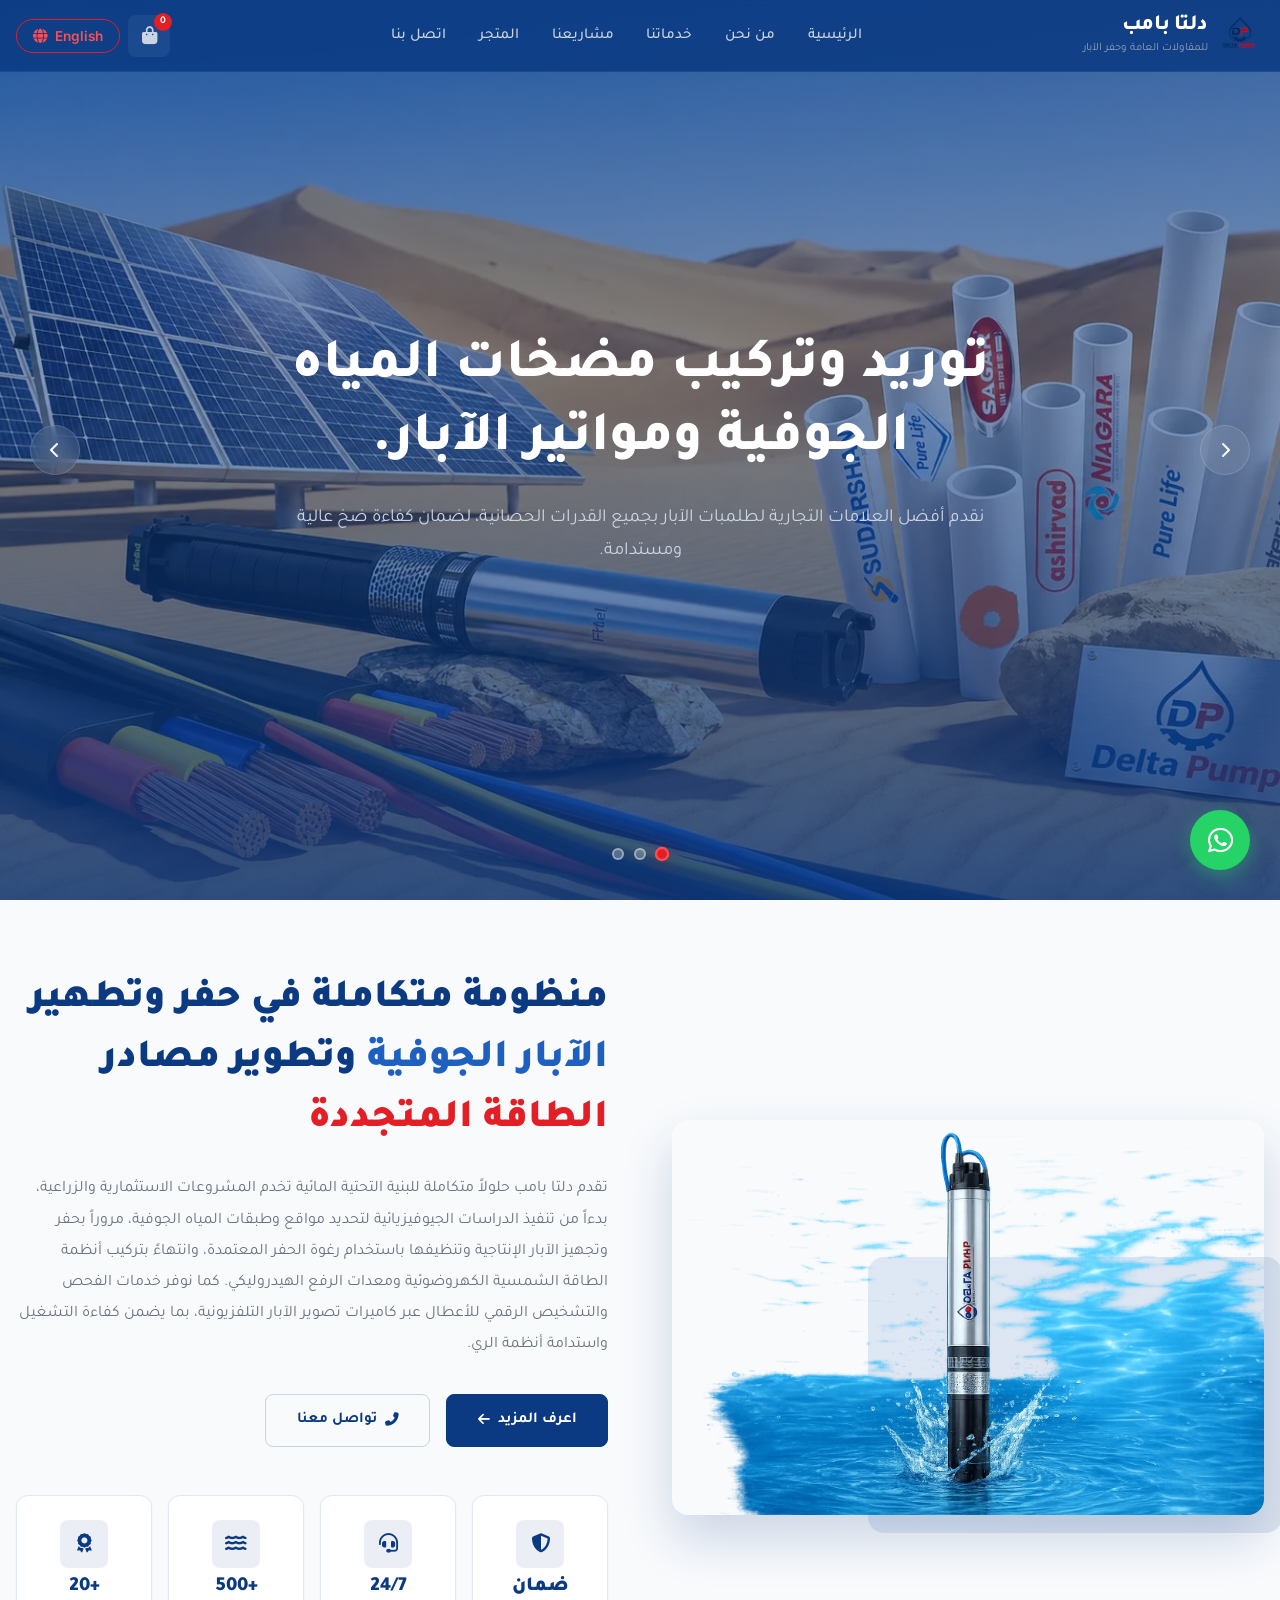
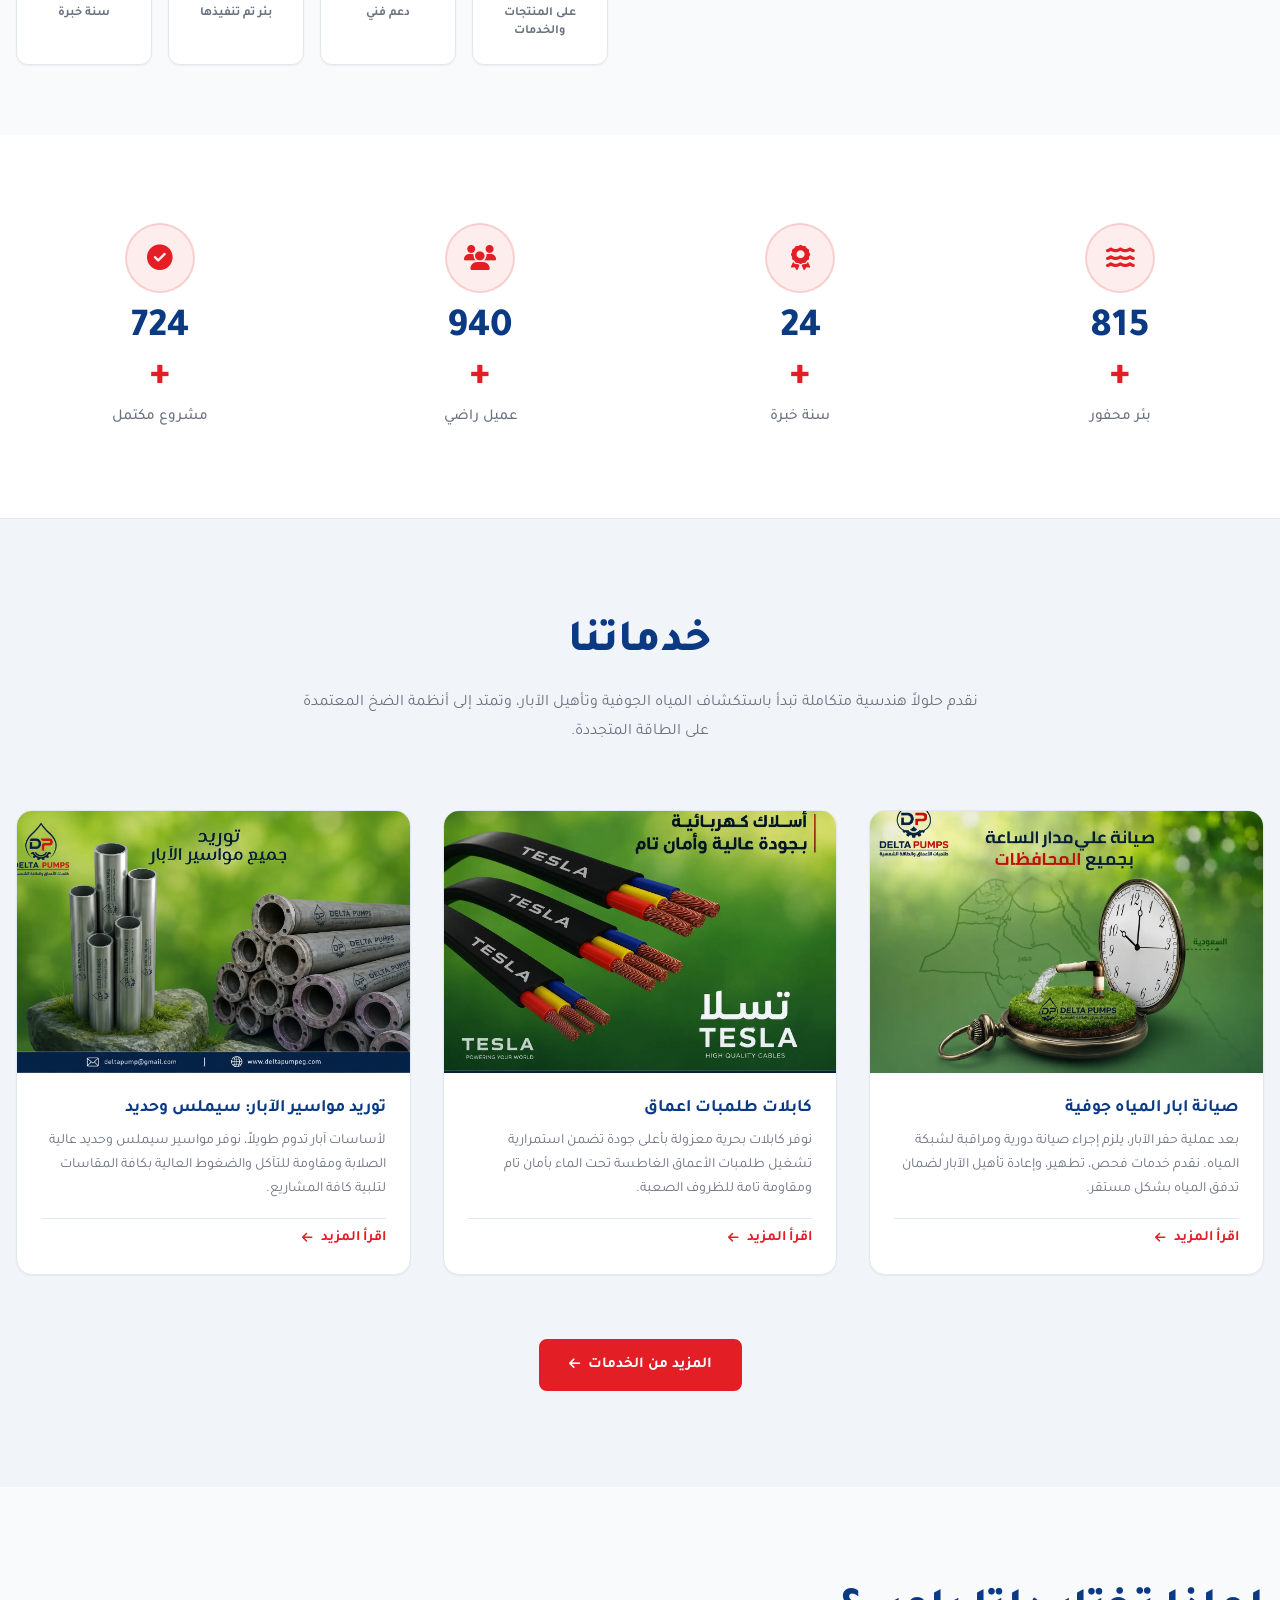
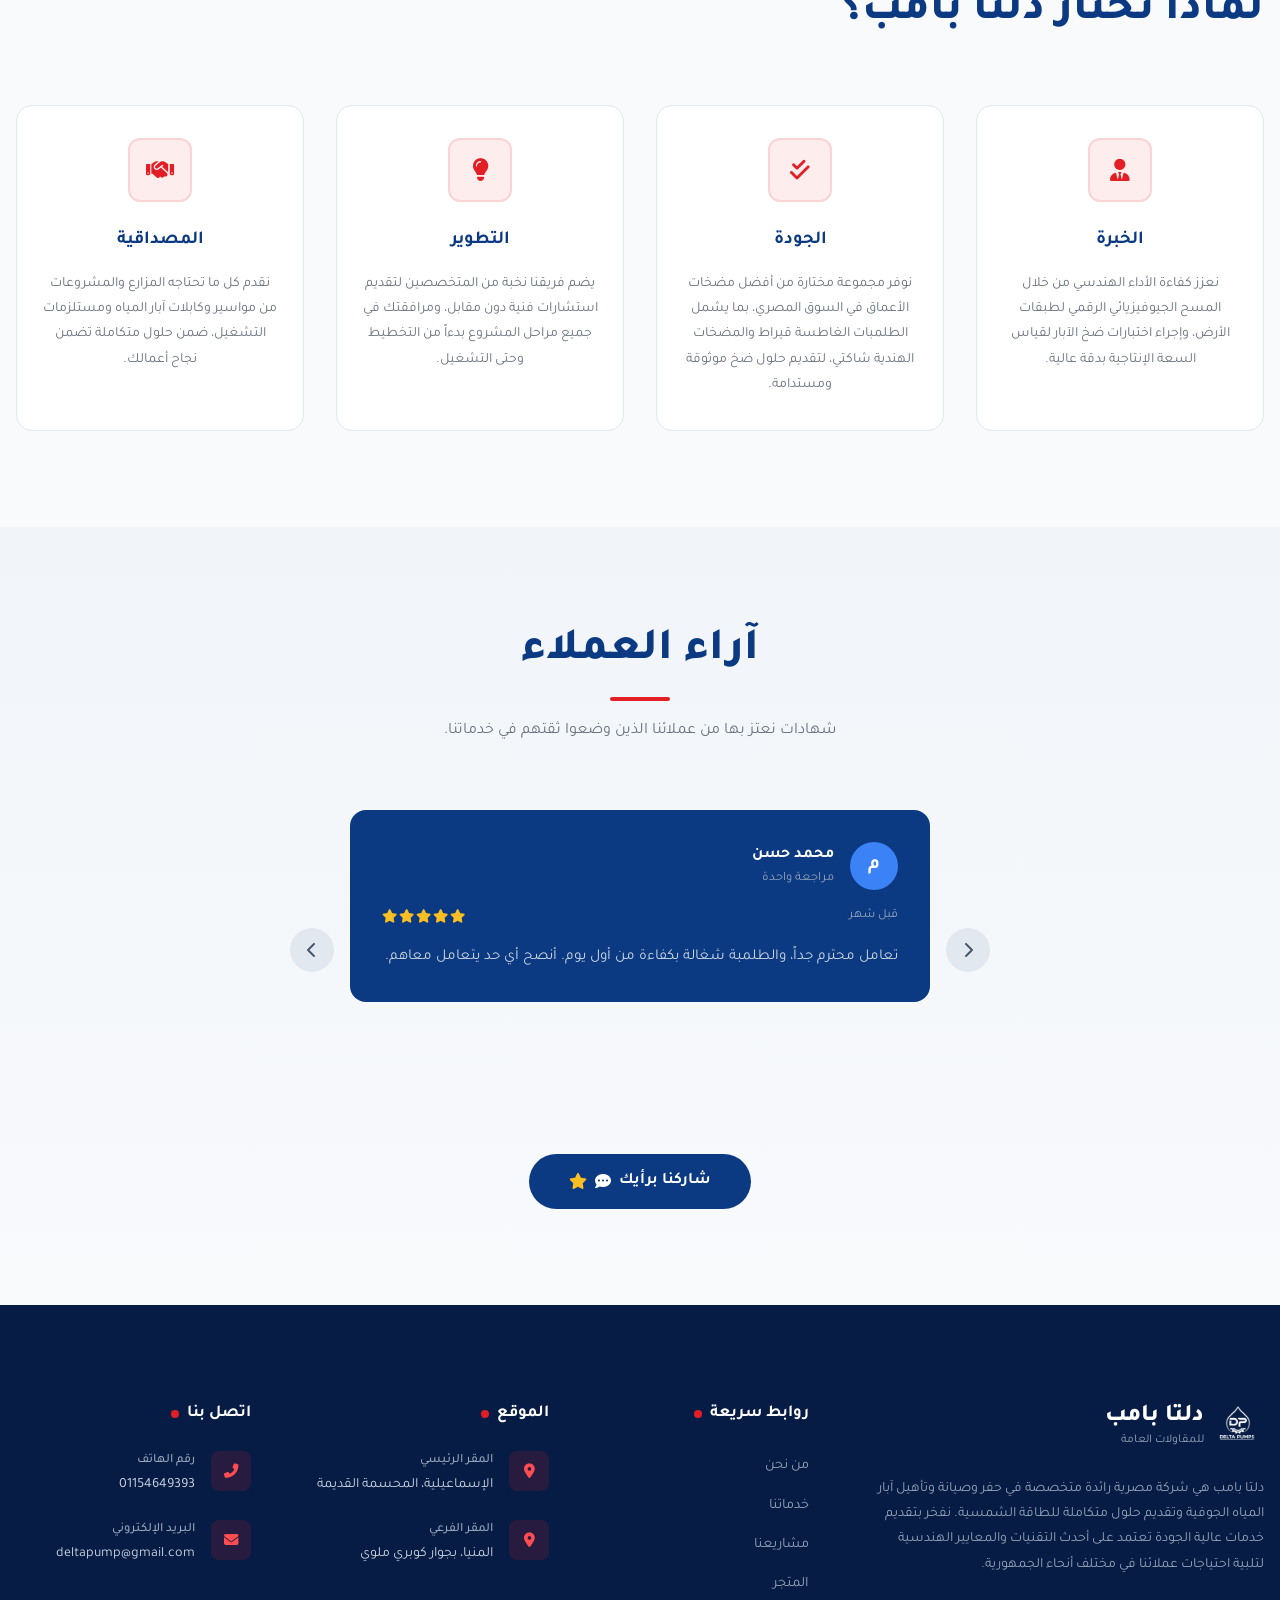
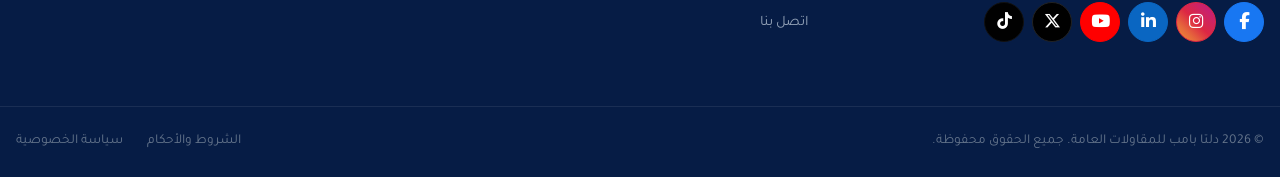
==== index.html @ aefd4d1a "Delta Pump static website — pure HTML/CSS/JS Bilingual (Arabic RTL / English LTR) company website fo" ====
<!DOCTYPE html>
<html lang="ar" dir="rtl">

<head>
    <meta charset="UTF-8">
    <meta name="viewport" content="width=device-width, initial-scale=1.0">
    <meta name="description"
        content="دلتا بامب للمقاولات العامة وحفر الآبار - توريد وتركيب الطلمبات الغاطسة ومواتير آبار المياه الجوفية">
    <title>Delta Pump | دلتا بامب للمقاولات العامة وحفر الآبار</title>

    <!-- Google Fonts - Tajawal for Arabic, Inter for English -->
    <link rel="preconnect" href="https://fonts.googleapis.com">
    <link rel="preconnect" href="https://fonts.gstatic.com" crossorigin>
    <link
        href="https://fonts.googleapis.com/css2?family=Tajawal:wght@300;400;500;700;800;900&family=Inter:wght@300;400;500;600;700;800&display=swap"
        rel="stylesheet">

    <!-- Font Awesome for icons -->
    <link rel="stylesheet" href="https://cdnjs.cloudflare.com/ajax/libs/font-awesome/6.5.1/css/all.min.css">

    <link rel="stylesheet" href="css/styles.css">
    <link rel="stylesheet" href="css/home-about.css">
</head>

<body>

    <!-- ============ HEADER / NAVIGATION ============ -->
    <header id="main-header" class="header">
        <div class="container">
            <nav class="navbar">
                <!-- Logo -->
                <a href="index.html" class="logo" id="logo">
                    <img src="assets/images/logo.png" alt="Delta Pump Logo" class="logo-img">
                    <div class="logo-text">
                        <span class="logo-name" data-ar="دلتا بامب" data-en="Delta Pump">دلتا بامب</span>
                        <span class="logo-tagline" data-ar="للمقاولات العامة وحفر الآبار"
                            data-en="General Contracting & Well Drilling">للمقاولات العامة وحفر الآبار</span>
                    </div>
                </a>

                <!-- Nav Links -->
                <ul class="nav-links" id="nav-links">
                    <li><a href="index.html" class="nav-link active" data-ar="الرئيسية" data-en="Home">الرئيسية</a></li>
                    <li><a href="about.html" class="nav-link" data-ar="من نحن" data-en="About Us">من نحن</a></li>
                    <li>
                        <a href="services.html" class="nav-link" data-ar="خدماتنا" data-en="Services">خدماتنا</a>
                    </li>
                    <li><a href="projects.html" class="nav-link" data-ar="مشاريعنا" data-en="Projects">مشاريعنا</a></li>
                    <li><a href="store.html" class="nav-link" data-ar="المتجر" data-en="Store">المتجر</a></li>
                    <li><a href="contact.html" class="nav-link" data-ar="اتصل بنا" data-en="Contact">اتصل بنا</a></li>
                </ul>

                <!-- Nav Actions -->
                <div class="nav-actions">
                    <!-- Cart Icon -->
                    <button class="cart-btn" id="cart-btn" aria-label="Shopping Cart">
                        <i class="fas fa-shopping-bag"></i>
                        <span class="cart-count">0</span>
                    </button>

                    <!-- Language Toggle -->
                    <button class="lang-btn" id="lang-toggle">
                        <span class="lang-text">English</span>
                        <i class="fas fa-globe"></i>
                    </button>

                    <!-- Mobile Menu Toggle -->
                    <button class="mobile-toggle" id="mobile-toggle" aria-label="Toggle Menu">
                        <span class="hamburger-line"></span>
                        <span class="hamburger-line"></span>
                        <span class="hamburger-line"></span>
                    </button>
                </div>
            </nav>
        </div>
    </header>

    <!-- ============ HERO SECTION / SLIDER ============ -->
    <section id="hero" class="hero-section">
        <!-- Slides -->
        <div class="hero-slider" id="hero-slider">
            <!-- Slide 1 -->
            <div class="hero-slide active" data-index="0">
                <div class="slide-bg">
                    <img src="assets/images/hero3.webp" alt="Solar panels and wind turbine" class="slide-img">
                    <div class="slide-overlay"></div>
                </div>
                <div class="slide-content">
                    <h1 class="hero-title" data-ar="توريد وتركيب مضخات المياه الجوفية ومواتير الآبار."
                        data-en="Supply & Installation of Submersible Pumps and Groundwater Well Motors">
                        توريد وتركيب مضخات المياه الجوفية ومواتير الآبار.
                    </h1>
                    <p class="hero-subtitle"
                        data-ar="نقدم أفضل العلامات التجارية لطلمبات الآبار بجميع القدرات الحصانية، لضمان كفاءة ضخ عالية ومستدامة."
                        data-en="We provide top global brands of well pumps in all horsepower capacities, ensuring the highest sustainable water flow rate.">
                        نقدم أفضل العلامات التجارية لطلمبات الآبار بجميع القدرات الحصانية، لضمان كفاءة ضخ عالية ومستدامة.
                    </p>
                </div>
            </div>

            <!-- Slide 2 -->
            <div class="hero-slide" data-index="1">
                <div class="slide-bg">
                    <img src="assets/images/hero-background-1.webp" alt="Water splash" class="slide-img">
                    <div class="slide-overlay"></div>
                </div>
                <div class="slide-content">
                    <h1 class="hero-title" data-ar="خدمات شاملة لإنشاء وتطهير الآبار الجوفية."
                        data-en="Integrated Solutions for Drilling & Purifying Groundwater Wells">
                        خدمات شاملة لإنشاء وتطهير الآبار الجوفية.
                    </h1>
                    <p class="hero-subtitle"
                        data-ar="نوفر خدمات متكاملة لحفر الآبار الارتوازية وتأهيلها باستخدام أحدث التقنيات، لضمان جودة المياه واستمرارية التشغيل."
                        data-en="We offer artesian well drilling and purification services using the latest technologies to ensure water quality and sustainability.">
                        نوفر خدمات متكاملة لحفر الآبار الارتوازية وتأهيلها باستخدام أحدث التقنيات، لضمان جودة المياه
                        واستمرارية التشغيل.
                    </p>
                </div>
            </div>

            <!-- Slide 3 -->
            <div class="hero-slide" data-index="2">
                <div class="slide-bg">
                    <img src="assets/images/hero4.webp" alt="Water splash" class="slide-img">
                    <div class="slide-overlay"></div>
                </div>
                <div class="slide-content">
                    <h1 class="hero-title" data-ar="حلول متكاملة لحفر وتطهير الآبار الجوفية"
                        data-en="Integrated Solutions for Drilling & Purifying Groundwater Wells">
                        حلول متكاملة لحفر وتطهير الآبار الجوفية
                    </h1>
                    <p class="hero-subtitle"
                        data-ar="نوفر خدمات متكاملة لحفر الآبار الارتوازية وتأهيلها باستخدام أحدث التقنيات، لضمان جودة المياه واستمرارية التشغيل."
                        data-en="We offer artesian well drilling and purification services using the latest technologies to ensure water quality and sustainability.">
                        نوفر خدمات متكاملة لحفر الآبار الارتوازية وتأهيلها باستخدام أحدث التقنيات، لضمان جودة المياه
                        واستمرارية التشغيل.
                    </p>
                </div>
            </div>
        </div>

        <!-- Slider Navigation Arrows -->
        <button class="slider-arrow slider-arrow-prev" id="slider-prev" aria-label="Previous Slide">
            <i class="fas fa-chevron-right"></i>
        </button>
        <button class="slider-arrow slider-arrow-next" id="slider-next" aria-label="Next Slide">
            <i class="fas fa-chevron-left"></i>
        </button>

        <!-- Slider Dots -->
        <div class="slider-dots" id="slider-dots">
            <button class="slider-dot active" data-slide="0" aria-label="Go to slide 1"></button>
            <button class="slider-dot" data-slide="1" aria-label="Go to slide 2"></button>
            <button class="slider-dot" data-slide="2" aria-label="Go to slide 3"></button>
        </div>
    </section>

    <!-- ============ ABOUT / INFO SECTION ============ -->
    <section id="about" class="home-about">
        <div class="container">
            <div class="home-about-grid">
                <!-- Visual side -->
                <div class="home-about-visual">
                    <img src="assets/images/motor.webp" alt="Delta Pump - منظومة متكاملة">
                </div>

                <!-- Text side -->
                <div class="home-about-content">
                    <h2 class="home-about-title">
                        <span class="t-ar">منظومة متكاملة في حفر وتطهير <span class="hl-blue">الآبار الجوفية</span>
                            وتطوير مصادر <span class="hl-red">الطاقة المتجددة</span></span>
                        <span class="t-en">Integrated System for Drilling &amp; Purifying <span class="hl-blue">Groundwater
                                Wells</span> and Developing <span class="hl-red">Renewable Energy</span> Sources</span>
                    </h2>
                    <p class="home-about-text"
                        data-ar="تقدم دلتا بامب حلولاً متكاملة للبنية التحتية المائية تخدم المشروعات الاستثمارية والزراعية، بدءاً من تنفيذ الدراسات الجيوفيزيائية لتحديد مواقع وطبقات المياه الجوفية، مروراً بحفر وتجهيز الآبار الإنتاجية وتنظيفها باستخدام رغوة الحفر المعتمدة، وانتهاءً بتركيب أنظمة الطاقة الشمسية الكهروضوئية ومعدات الرفع الهيدروليكي. كما نوفر خدمات الفحص والتشخيص الرقمي للأعطال عبر كاميرات تصوير الآبار التلفزيونية، بما يضمن كفاءة التشغيل واستدامة أنظمة الري."
                        data-en="Delta Pump is committed to providing integrated water infrastructure for investment and agricultural projects. Our operations start with exploratory geophysical studies and identifying rock layers carrying groundwater, through building production wells and purifying them with approved drilling foam, to installing photovoltaic power stations and hydraulic lifting supplies. We provide digital diagnostics for technical problems through TV well imaging cameras to ensure irrigation sustainability.">
                        تقدم دلتا بامب حلولاً متكاملة للبنية التحتية المائية تخدم المشروعات الاستثمارية والزراعية، بدءاً
                        من تنفيذ الدراسات الجيوفيزيائية لتحديد مواقع وطبقات المياه الجوفية، مروراً بحفر وتجهيز الآبار
                        الإنتاجية وتنظيفها باستخدام رغوة الحفر المعتمدة، وانتهاءً بتركيب أنظمة الطاقة الشمسية الكهروضوئية
                        ومعدات الرفع الهيدروليكي. كما نوفر خدمات الفحص والتشخيص الرقمي للأعطال عبر كاميرات تصوير الآبار
                        التلفزيونية، بما يضمن كفاءة التشغيل واستدامة أنظمة الري.
                    </p>

                    <div class="home-about-actions">
                        <a href="about.html" class="home-about-btn primary">
                            <span data-ar="اعرف المزيد" data-en="Learn More">اعرف المزيد</span>
                            <i class="fas fa-arrow-left"></i>
                        </a>
                        <a href="contact.html" class="home-about-btn outline">
                            <i class="fas fa-phone-alt"></i>
                            <span data-ar="تواصل معنا" data-en="Contact Us">تواصل معنا</span>
                        </a>
                    </div>

                    <div class="home-about-features">
                        <div class="home-feature">
                            <div class="home-feature-icon"><i class="fas fa-shield-halved"></i></div>
                            <div class="home-feature-top" data-ar="ضمان" data-en="Warranty">ضمان</div>
                            <div class="home-feature-label" data-ar="على المنتجات والخدمات"
                                data-en="on Products & Services">على المنتجات والخدمات</div>
                        </div>
                        <div class="home-feature">
                            <div class="home-feature-icon"><i class="fas fa-headset"></i></div>
                            <div class="home-feature-top" data-ar="24/7" data-en="24/7">24/7</div>
                            <div class="home-feature-label" data-ar="دعم فني" data-en="Technical Support">دعم فني</div>
                        </div>
                        <div class="home-feature">
                            <div class="home-feature-icon"><i class="fas fa-water"></i></div>
                            <div class="home-feature-top" data-ar="+500" data-en="+500">+500</div>
                            <div class="home-feature-label" data-ar="بئر تم تنفيذها" data-en="Wells Executed">بئر تم
                                تنفيذها</div>
                        </div>
                        <div class="home-feature">
                            <div class="home-feature-icon"><i class="fas fa-award"></i></div>
                            <div class="home-feature-top" data-ar="+20" data-en="+20">+20</div>
                            <div class="home-feature-label" data-ar="سنة خبرة" data-en="Years of Experience">سنة خبرة</div>
                        </div>
                    </div>
                </div>
            </div>
        </div>
    </section>

    <!-- ============ STATS COUNTER SECTION ============ -->
    <section id="stats" class="stats-section">
        <div class="container">
            <div class="stats-grid">
                <!-- Stat 1 -->
                <div class="stat-card" data-target="820" data-suffix="+">
                    <div class="stat-icon">
                        <i class="fas fa-water"></i>
                    </div>
                    <span class="stat-number">0</span>
                    <span class="stat-suffix">+</span>
                    <p class="stat-label" data-ar="بئر محفور" data-en="Wells Drilled">بئر محفور</p>
                </div>
                <!-- Stat 2 -->
                <div class="stat-card" data-target="25" data-suffix="+">
                    <div class="stat-icon">
                        <i class="fas fa-award"></i>
                    </div>
                    <span class="stat-number">0</span>
                    <span class="stat-suffix">+</span>
                    <p class="stat-label" data-ar="سنة خبرة" data-en="Years of Experience">سنة خبرة</p>
                </div>
                <!-- Stat 3 -->
                <div class="stat-card" data-target="1000" data-suffix="+">
                    <div class="stat-icon">
                        <i class="fas fa-users"></i>
                    </div>
                    <span class="stat-number">0</span>
                    <span class="stat-suffix">+</span>
                    <p class="stat-label" data-ar="عميل راضي" data-en="Happy Clients">عميل راضي</p>
                </div>
                <!-- Stat 4 -->
                <div class="stat-card" data-target="820" data-suffix="+">
                    <div class="stat-icon">
                        <i class="fas fa-check-circle"></i>
                    </div>
                    <span class="stat-number">0</span>
                    <span class="stat-suffix">+</span>
                    <p class="stat-label" data-ar="مشروع مكتمل" data-en="Completed Projects">مشروع مكتمل</p>
                </div>
            </div>
        </div>
    </section>

    <!-- ============ OUR SERVICES SECTION ============ -->
    <section id="services" class="services-section">
        <div class="container">
            <div class="section-header">
                <h2 class="section-title-center" data-ar="خدماتنا" data-en="Our Services">خدماتنا</h2>
                <p class="section-subtitle"
                    data-ar="نقدم حلولاً هندسية متكاملة تبدأ باستكشاف المياه الجوفية وتأهيل الآبار، وتمتد إلى أنظمة الضخ المعتمدة على الطاقة المتجددة."
                    data-en="From exploring groundwater reservoirs and rehabilitating wells to renewable energy pumping solutions, we cover all engineering requirements">
                    نقدم حلولاً هندسية متكاملة تبدأ باستكشاف المياه الجوفية وتأهيل الآبار، وتمتد إلى أنظمة الضخ المعتمدة
                    على الطاقة المتجددة.
                </p>
            </div>

            <div class="services-grid">
                <!-- Service 1 -->
                <div class="service-card">
                    <div class="service-image">
                        <img src="assets/images/services/صيانه ابار المياه.webp" alt="صيانة ابار المياه جوفية">
                        <div class="service-image-overlay"></div>
                    </div>
                    <div class="service-body">
                        <h3 class="service-name" data-ar="صيانة ابار المياه جوفية" data-en="Groundwater Well Maintenance">صيانة ابار المياه جوفية</h3>
                        <p class="service-desc" data-ar="بعد عملية حفر الآبار، يلزم إجراء صيانة دورية ومراقبة لشبكة المياه. نقدم خدمات فحص، تطهير، وإعادة تأهيل الآبار لضمان تدفق المياه بشكل مستقر." data-en="After drilling, periodic maintenance and monitoring of the water network are required. We offer inspection, purification, and rehabilitation services for wells to ensure stable water flow.">
                            بعد عملية حفر الآبار، يلزم إجراء صيانة دورية ومراقبة لشبكة المياه. نقدم خدمات فحص، تطهير، وإعادة تأهيل الآبار لضمان تدفق المياه بشكل مستقر.
                        </p>
                        <a href="service.html?service=wells-maintenance" class="service-link" data-ar="اقرأ المزيد" data-en="Read More">
                            اقرأ المزيد
                            <i class="fas fa-arrow-left"></i>
                        </a>
                    </div>
                </div>

                <!-- Service 2 -->
                <div class="service-card">
                    <div class="service-image">
                        <img src="assets/images/services/كابلات طلمبات الاعماق.webp" alt="كابلات طلمبات اعماق">
                        <div class="service-image-overlay"></div>
                    </div>
                    <div class="service-body">
                        <h3 class="service-name" data-ar="كابلات طلمبات اعماق" data-en="Deep Pump Cables">كابلات طلمبات اعماق</h3>
                        <p class="service-desc" data-ar="نوفر كابلات بحرية معزولة بأعلى جودة تضمن استمرارية تشغيل طلمبات الأعماق الغاطسة تحت الماء بأمان تام ومقاومة تامة للظروف الصعبة." data-en="We supply high-quality insulated marine cables that ensure continuous operation of submersible deep pumps underwater with complete safety and resistance to tough conditions.">
                            نوفر كابلات بحرية معزولة بأعلى جودة تضمن استمرارية تشغيل طلمبات الأعماق الغاطسة تحت الماء بأمان تام ومقاومة تامة للظروف الصعبة.
                        </p>
                        <a href="service.html?service=pump-cables" class="service-link" data-ar="اقرأ المزيد" data-en="Read More">
                            اقرأ المزيد
                            <i class="fas fa-arrow-left"></i>
                        </a>
                    </div>
                </div>

                <!-- Service 3 -->
                <div class="service-card">
                    <div class="service-image">
                        <img src="assets/images/services/توريد مواسير.webp" alt="توريد مواسير الآبار: سيملس وحديد">
                        <div class="service-image-overlay"></div>
                    </div>
                    <div class="service-body">
                        <h3 class="service-name" data-ar="توريد مواسير الآبار: سيملس وحديد" data-en="Well Pipes Supply: Seamless & Steel">توريد مواسير الآبار: سيملس وحديد</h3>
                        <p class="service-desc" data-ar="لأساسات آبار تدوم طويلاً، نوفر مواسير سيملس وحديد عالية الصلابة ومقاومة للتآكل والضغوط العالية بكافة المقاسات لتلبية كافة المشاريع." data-en="For long-lasting well foundations, we supply highly rigid, corrosion-resistant, and high-pressure seamless and steel pipes in all sizes to meet all project needs.">
                            لأساسات آبار تدوم طويلاً، نوفر مواسير سيملس وحديد عالية الصلابة ومقاومة للتآكل والضغوط العالية بكافة المقاسات لتلبية كافة المشاريع.
                        </p>
                        <a href="service.html?service=steel-pipes-supply" class="service-link" data-ar="اقرأ المزيد" data-en="Read More">
                            اقرأ المزيد
                            <i class="fas fa-arrow-left"></i>
                        </a>
                    </div>
                </div>
            </div>

            <div class="services-cta">
                <a href="services.html" class="btn-primary" data-ar="المزيد من الخدمات" data-en="More Services">
                    المزيد من الخدمات
                    <i class="fas fa-arrow-left"></i>
                </a>
            </div>
        </div>
    </section>

    <!-- ============ WHY CHOOSE US SECTION ============ -->
    <section id="why-us" class="why-section">
        <div class="container">
            <h2 class="section-title-center" data-ar="لماذا تختار دلتا بامب؟" data-en="Why Choose Delta Pump?">لماذا
                تختار دلتا بامب؟</h2>
            <div class="why-grid">
                <!-- Feature 1 -->
                <div class="why-card">
                    <div class="why-icon">
                        <i class="fas fa-user-tie"></i>
                    </div>
                    <h3 class="why-title" data-ar="الخبرة" data-en="Experience">الخبرة</h3>
                    <p class="why-text"
                        data-ar="نعزز كفاءة الأداء الهندسي من خلال المسح الجيوفيزيائي الرقمي لطبقات الأرض، وإجراء اختبارات ضخ الآبار لقياس السعة الإنتاجية بدقة عالية."
                        data-en="Integrated engineering performance through digital geophysical inspection of ground layers and conducting well pump tests to accurately determine specific capacity.">
                        نعزز كفاءة الأداء الهندسي من خلال المسح الجيوفيزيائي الرقمي لطبقات الأرض، وإجراء اختبارات ضخ الآبار
                        لقياس السعة الإنتاجية بدقة عالية.
                    </p>
                </div>
                <!-- Feature 2 -->
                <div class="why-card">
                    <div class="why-icon">
                        <i class="fas fa-check-double"></i>
                    </div>
                    <h3 class="why-title" data-ar="الجودة" data-en="Quality">الجودة</h3>
                    <p class="why-text"
                        data-ar="نوفر مجموعة مختارة من أفضل مضخات الأعماق في السوق المصري، بما يشمل الطلمبات الغاطسة قيراط والمضخات الهندية شاكتي، لتقديم حلول ضخ موثوقة ومستدامة."
                        data-en="We are committed to supplying the best deep pumps in Egypt, including carat submersible pumps and Shakti Indian pumps to ensure sustainable solutions.">
                        نوفر مجموعة مختارة من أفضل مضخات الأعماق في السوق المصري، بما يشمل الطلمبات الغاطسة قيراط والمضخات
                        الهندية شاكتي، لتقديم حلول ضخ موثوقة ومستدامة.
                    </p>
                </div>
                <!-- Feature 3 -->
                <div class="why-card">
                    <div class="why-icon">
                        <i class="fas fa-lightbulb"></i>
                    </div>
                    <h3 class="why-title" data-ar="التطوير" data-en="Innovation">التطوير</h3>
                    <p class="why-text"
                        data-ar="يضم فريقنا نخبة من المتخصصين لتقديم استشارات فنية دون مقابل، ومرافقتك في جميع مراحل المشروع بدءاً من التخطيط وحتى التشغيل."
                        data-en="A team of experts ready to provide free technical consultations to help you at every stage of your project, from idea to operation.">
                        يضم فريقنا نخبة من المتخصصين لتقديم استشارات فنية دون مقابل، ومرافقتك في جميع مراحل المشروع بدءاً
                        من التخطيط وحتى التشغيل.
                    </p>
                </div>
                <!-- Feature 4 -->
                <div class="why-card">
                    <div class="why-icon">
                        <i class="fas fa-handshake"></i>
                    </div>
                    <h3 class="why-title" data-ar="المصداقية" data-en="Reliability">المصداقية</h3>
                    <p class="why-text"
                        data-ar="نقدم كل ما تحتاجه المزارع والمشروعات من مواسير وكابلات آبار المياه ومستلزمات التشغيل، ضمن حلول متكاملة تضمن نجاح أعمالك."
                        data-en="We provide integrated solutions for farms and projects including supplying pipes and water well cables and everything needed to run your project successfully.">
                        نقدم كل ما تحتاجه المزارع والمشروعات من مواسير وكابلات آبار المياه ومستلزمات التشغيل، ضمن حلول
                        متكاملة تضمن نجاح أعمالك.
                    </p>
                </div>
            </div>
        </div>
    </section>

    <!-- ============ CUSTOMER OPINIONS / TESTIMONIALS ============ -->
    <section id="testimonials" class="testimonials-section">
        <div class="container">
            <div class="section-header">
                <h2 class="section-title-center" data-ar="آراء العملاء" data-en="Customer Reviews">آراء العملاء</h2>
                <div class="title-underline"></div>
                <p class="section-subtitle" data-ar="شهادات نعتز بها من عملائنا الذين وضعوا ثقتهم في خدماتنا."
                    data-en="Testimonials we are proud of from our clients who trusted our services.">
                    شهادات نعتز بها من عملائنا الذين وضعوا ثقتهم في خدماتنا.
                </p>
            </div>
            <div class="testimonials-slider-wrapper">
                <div class="testimonials-slider" id="testimonials-slider">
                    <!-- Testimonial 1 -->
                    <div class="testimonial-card active">
                        <div class="testimonial-header">
                            <div class="testimonial-avatar avatar-blue"><span>م</span></div>
                            <div class="testimonial-info">
                                <h4 class="testimonial-name" data-ar="محمد حسن" data-en="Mohamed Hassan">محمد حسن</h4>
                                <span class="testimonial-role" data-ar="مراجعة واحدة" data-en="1 review">مراجعة واحدة</span>
                            </div>
                        </div>
                        <div class="testimonial-rating">
                            <span class="testimonial-time" data-ar="قبل شهر" data-en="1 month ago">قبل شهر</span>
                            <div class="stars">
                                <i class="fas fa-star"></i><i class="fas fa-star"></i><i class="fas fa-star"></i><i class="fas fa-star"></i><i class="fas fa-star"></i>
                            </div>
                        </div>
                        <p class="testimonial-text" data-ar="تعامل محترم جداً، والطلمبة شغالة بكفاءة من أول يوم. أنصح أي حد يتعامل معاهم." data-en="Very respectful service. The pump has been working efficiently since day one. I highly recommend them.">
                            تعامل محترم جداً، والطلمبة شغالة بكفاءة من أول يوم. أنصح أي حد يتعامل معاهم.
                        </p>
                    </div>
                    <!-- Testimonial 2 -->
                    <div class="testimonial-card">
                        <div class="testimonial-header">
                            <div class="testimonial-avatar avatar-green"><span>ع</span></div>
                            <div class="testimonial-info">
                                <h4 class="testimonial-name" data-ar="علي محمود" data-en="Ali Mahmoud">علي محمود</h4>
                                <span class="testimonial-role" data-ar="٣ مراجعات" data-en="3 reviews">٣ مراجعات</span>
                            </div>
                        </div>
                        <div class="testimonial-rating">
                            <span class="testimonial-time" data-ar="قبل شهرين" data-en="2 months ago">قبل شهرين</span>
                            <div class="stars">
                                <i class="fas fa-star"></i><i class="fas fa-star"></i><i class="fas fa-star"></i><i class="fas fa-star"></i><i class="fas fa-star"></i>
                            </div>
                        </div>
                        <p class="testimonial-text" data-ar="التزموا بالميعاد والشغل كان نضيف جداً، والفريق فاهم شغله كويس." data-en="They arrived on time, the work was very clean, and the team was highly experienced.">
                            التزموا بالميعاد والشغل كان نضيف جداً، والفريق فاهم شغله كويس.
                        </p>
                    </div>
                    <!-- Testimonial 3 -->
                    <div class="testimonial-card">
                        <div class="testimonial-header">
                            <div class="testimonial-avatar avatar-orange"><span>ك</span></div>
                            <div class="testimonial-info">
                                <h4 class="testimonial-name" data-ar="كريم عبد الله" data-en="Karim Abdullah">كريم عبد الله</h4>
                                <span class="testimonial-role" data-ar="مراجعتان" data-en="2 reviews">مراجعتان</span>
                            </div>
                        </div>
                        <div class="testimonial-rating">
                            <span class="testimonial-time" data-ar="قبل ٣ أشهر" data-en="3 months ago">قبل ٣ أشهر</span>
                            <div class="stars">
                                <i class="fas fa-star"></i><i class="fas fa-star"></i><i class="fas fa-star"></i><i class="fas fa-star"></i><i class="fas fa-star"></i>
                            </div>
                        </div>
                        <p class="testimonial-text" data-ar="أسعارهم مناسبة بالنسبة للجودة، وشرحولي كل التفاصيل قبل التنفيذ." data-en="Their prices are fair for the quality, and they explained every detail before starting.">
                            أسعارهم مناسبة بالنسبة للجودة، وشرحولي كل التفاصيل قبل التنفيذ.
                        </p>
                    </div>
                    <!-- Testimonial 4 -->
                    <div class="testimonial-card">
                        <div class="testimonial-header">
                            <div class="testimonial-avatar avatar-red"><span>ح</span></div>
                            <div class="testimonial-info">
                                <h4 class="testimonial-name" data-ar="حسام إبراهيم" data-en="Hossam Ibrahim">حسام إبراهيم</h4>
                                <span class="testimonial-role" data-ar="٥ مراجعات" data-en="5 reviews">٥ مراجعات</span>
                            </div>
                        </div>
                        <div class="testimonial-rating">
                            <span class="testimonial-time" data-ar="قبل ٤ أشهر" data-en="4 months ago">قبل ٤ أشهر</span>
                            <div class="stars">
                                <i class="fas fa-star"></i><i class="fas fa-star"></i><i class="fas fa-star"></i><i class="fas fa-star"></i><i class="fas fa-star"></i>
                            </div>
                        </div>
                        <p class="testimonial-text" data-ar="جربتهم في تركيب طلمبة بئر، والشغل طلع ممتاز ومفيش أي مشاكل لحد دلوقتي." data-en="I hired them to install a well pump. The work was excellent and everything is still running perfectly.">
                            جربتهم في تركيب طلمبة بئر، والشغل طلع ممتاز ومفيش أي مشاكل لحد دلوقتي.
                        </p>
                    </div>
                    <!-- Testimonial 5 -->
                    <div class="testimonial-card">
                        <div class="testimonial-header">
                            <div class="testimonial-avatar avatar-purple"><span>ش</span></div>
                            <div class="testimonial-info">
                                <h4 class="testimonial-name" data-ar="شريف رمضان" data-en="Sherif Ramadan">شريف رمضان</h4>
                                <span class="testimonial-role" data-ar="مراجعة واحدة" data-en="1 review">مراجعة واحدة</span>
                            </div>
                        </div>
                        <div class="testimonial-rating">
                            <span class="testimonial-time" data-ar="قبل ٥ أشهر" data-en="5 months ago">قبل ٥ أشهر</span>
                            <div class="stars">
                                <i class="fas fa-star"></i><i class="fas fa-star"></i><i class="fas fa-star"></i><i class="fas fa-star"></i><i class="fas fa-star"></i>
                            </div>
                        </div>
                        <p class="testimonial-text" data-ar="ناس محترمة والتعامل معاهم سهل، وخلصوا الشغل أسرع من المتوقع." data-en="Very professional people, easy to deal with, and they finished the work faster than expected.">
                            ناس محترمة والتعامل معاهم سهل، وخلصوا الشغل أسرع من المتوقع.
                        </p>
                    </div>
                    <!-- Testimonial 6 -->
                    <div class="testimonial-card">
                        <div class="testimonial-header">
                            <div class="testimonial-avatar avatar-teal"><span>و</span></div>
                            <div class="testimonial-info">
                                <h4 class="testimonial-name" data-ar="وليد جابر" data-en="Walid Gaber">وليد جابر</h4>
                                <span class="testimonial-role" data-ar="٤ مراجعات" data-en="4 reviews">٤ مراجعات</span>
                            </div>
                        </div>
                        <div class="testimonial-rating">
                            <span class="testimonial-time" data-ar="قبل ٦ أشهر" data-en="6 months ago">قبل ٦ أشهر</span>
                            <div class="stars">
                                <i class="fas fa-star"></i><i class="fas fa-star"></i><i class="fas fa-star"></i><i class="fas fa-star"></i><i class="fas fa-star"></i>
                            </div>
                        </div>
                        <p class="testimonial-text" data-ar="ركبولي نظام طاقة شمسية للبئر، والأداء ممتاز واستهلاك الكهرباء بقى أقل بكتير." data-en="They installed a solar power system for my well. The performance is excellent and electricity costs dropped significantly.">
                            ركبولي نظام طاقة شمسية للبئر، والأداء ممتاز واستهلاك الكهرباء بقى أقل بكتير.
                        </p>
                    </div>
                    <!-- Testimonial 7 -->
                    <div class="testimonial-card">
                        <div class="testimonial-header">
                            <div class="testimonial-avatar avatar-yellow"><span>إ</span></div>
                            <div class="testimonial-info">
                                <h4 class="testimonial-name" data-ar="إبراهيم فتحي" data-en="Ibrahim Fathy">إبراهيم فتحي</h4>
                                <span class="testimonial-role" data-ar="٦ مراجعات" data-en="6 reviews">٦ مراجعات</span>
                            </div>
                        </div>
                        <div class="testimonial-rating">
                            <span class="testimonial-time" data-ar="قبل ٧ أشهر" data-en="7 months ago">قبل ٧ أشهر</span>
                            <div class="stars">
                                <i class="fas fa-star"></i><i class="fas fa-star"></i><i class="fas fa-star"></i><i class="fas fa-star"></i><i class="fas fa-star"></i>
                            </div>
                        </div>
                        <p class="testimonial-text" data-ar="من أفضل الشركات اللي اتعاملت معاها، ملتزمين وبيستخدموا خامات محترمة." data-en="One of the best companies I have dealt with. They are committed and use high-quality materials.">
                            من أفضل الشركات اللي اتعاملت معاها، ملتزمين وبيستخدموا خامات محترمة.
                        </p>
                    </div>
                    <!-- Testimonial 8 -->
                    <div class="testimonial-card">
                        <div class="testimonial-header">
                            <div class="testimonial-avatar avatar-indigo"><span>ط</span></div>
                            <div class="testimonial-info">
                                <h4 class="testimonial-name" data-ar="طارق صلاح" data-en="Tarek Salah">طارق صلاح</h4>
                                <span class="testimonial-role" data-ar="مراجعتان" data-en="2 reviews">مراجعتان</span>
                            </div>
                        </div>
                        <div class="testimonial-rating">
                            <span class="testimonial-time" data-ar="قبل ٨ أشهر" data-en="8 months ago">قبل ٨ أشهر</span>
                            <div class="stars">
                                <i class="fas fa-star"></i><i class="fas fa-star"></i><i class="fas fa-star"></i><i class="fas fa-star"></i><i class="fas fa-star"></i>
                            </div>
                        </div>
                        <p class="testimonial-text" data-ar="بصراحة خدمة ممتازة، وردوا على كل استفساراتي وساعدوني أختار الطلمبة المناسبة." data-en="Excellent service. They answered all my questions and helped me choose the right pump.">
                            بصراحة خدمة ممتازة، وردوا على كل استفساراتي وساعدوني أختار الطلمبة المناسبة.
                        </p>
                    </div>
                </div>
                <button class="testimonial-arrow testimonial-prev" id="testimonial-prev" aria-label="Previous Review">
                    <i class="fas fa-chevron-right"></i>
                </button>
                <button class="testimonial-arrow testimonial-next" id="testimonial-next" aria-label="Next Review">
                    <i class="fas fa-chevron-left"></i>
                </button>
            </div>
            <div class="testimonials-cta">
                <a href="contact.html" class="btn-dark" data-ar="شاركنا برأيك" data-en="Share Your Opinion">
                    <i class="fas fa-comment-dots"></i>
                    شاركنا برأيك
                    <i class="fas fa-star"></i>
                </a>
            </div>
        </div>
    </section>

    <!-- ============ FOOTER ============ -->
    <footer id="contact" class="footer">
        <div class="container">
            <div class="footer-grid">
                <!-- Footer Col 1 - About -->
                <div class="footer-col footer-about">
                    <a href="index.html" class="footer-logo">
                        <img src="assets/images/logo.png" alt="Delta Pump Logo" class="footer-logo-img">
                        <div class="footer-logo-text">
                            <span class="footer-logo-name" data-ar="دلتا بامب" data-en="Delta Pump">دلتا بامب</span>
                            <span class="footer-logo-tagline" data-ar="للمقاولات العامة"
                                data-en="General Contracting">للمقاولات العامة</span>
                        </div>
                    </a>
                    <p class="footer-desc"
                        data-ar="دلتا بامب هي شركة مصرية رائدة متخصصة في حفر وصيانة وتأهيل آبار المياه الجوفية وتقديم حلول متكاملة للطاقة الشمسية. نفخر بتقديم خدمات عالية الجودة تعتمد على أحدث التقنيات والمعايير الهندسية لتلبية احتياجات عملائنا في مختلف أنحاء الجمهورية."
                        data-en="Delta Pump is a leading Egyptian company specializing in drilling, maintaining and rehabilitating groundwater wells and providing integrated solar energy solutions. We pride ourselves on providing high-quality services based on the latest technologies and engineering standards to meet our clients' needs across the country.">
                        دلتا بامب هي شركة مصرية رائدة متخصصة في حفر وصيانة وتأهيل آبار المياه الجوفية وتقديم حلول متكاملة
                        للطاقة الشمسية. نفخر بتقديم خدمات عالية الجودة تعتمد على أحدث التقنيات والمعايير الهندسية لتلبية
                        احتياجات عملائنا في مختلف أنحاء الجمهورية.
                    </p>
                    <div class="footer-social">
                        <a href="#" class="social-link" aria-label="Facebook"><i class="fab fa-facebook-f"></i></a>
                        <a href="#" class="social-link" aria-label="Instagram"><i class="fab fa-instagram"></i></a>
                        <a href="#" class="social-link" aria-label="LinkedIn"><i class="fab fa-linkedin-in"></i></a>
                        <a href="#" class="social-link" aria-label="YouTube"><i class="fab fa-youtube"></i></a>
                        <a href="#" class="social-link" aria-label="X (Twitter)"><i class="fab fa-x-twitter"></i></a>
                        <a href="#" class="social-link" aria-label="TikTok"><i class="fab fa-tiktok"></i></a>
                    </div>
                </div>

                <!-- Footer Col 2 - Quick Links -->
                <div class="footer-col">
                    <h3 class="footer-heading" data-ar="روابط سريعة" data-en="Quick Links">
                        <span class="heading-dot"></span>
                        روابط سريعة
                    </h3>
                    <ul class="footer-links">
                        <li><a href="about.html" data-ar="من نحن" data-en="About Us">من نحن</a></li>
                        <li><a href="services.html" data-ar="خدماتنا" data-en="Our Services">خدماتنا</a></li>
                        <li><a href="projects.html" data-ar="مشاريعنا" data-en="Our Projects">مشاريعنا</a></li>
                        <li><a href="store.html" data-ar="المتجر" data-en="Store">المتجر</a></li>
                        <li><a href="contact.html" data-ar="اتصل بنا" data-en="Contact Us">اتصل بنا</a></li>
                    </ul>
                </div>

                <!-- Footer Col 3 - Location -->
                <div class="footer-col">
                    <h3 class="footer-heading" data-ar="الموقع" data-en="Location">
                        <span class="heading-dot"></span>
                        الموقع
                    </h3>
                    <div class="footer-contact-list">
                        <div class="contact-item">
                            <div class="contact-icon"><i class="fas fa-map-marker-alt"></i></div>
                            <div class="contact-text">
                                <span class="contact-label" data-ar="المقر الرئيسي" data-en="Main Office">المقر
                                    الرئيسي</span>
                                <p data-ar="الإسماعيلية، المحسمة القديمة" data-en="Ismailia, Old Mahsama">الإسماعيلية،
                                    المحسمة القديمة</p>
                            </div>
                        </div>
                        <div class="contact-item">
                            <div class="contact-icon"><i class="fas fa-map-marker-alt"></i></div>
                            <div class="contact-text">
                                <span class="contact-label" data-ar="المقر الفرعي" data-en="Branch Office">المقر
                                    الفرعي</span>
                                <p data-ar="المنيا، بجوار كوبري ملوي" data-en="Minya, next to Mallawi Bridge">المنيا،
                                    بجوار كوبري ملوي</p>
                            </div>
                        </div>
                    </div>
                </div>

                <!-- Footer Col 4 - Contact -->
                <div class="footer-col">
                    <h3 class="footer-heading" data-ar="اتصل بنا" data-en="Contact Us">
                        <span class="heading-dot"></span>
                        اتصل بنا
                    </h3>
                    <div class="footer-contact-list">
                        <div class="contact-item">
                            <div class="contact-icon"><i class="fas fa-phone-alt"></i></div>
                            <div class="contact-text">
                                <span class="contact-label" data-ar="رقم الهاتف" data-en="Phone Number">رقم
                                    الهاتف</span>
                                <a href="tel:01154649393" dir="ltr">01154649393</a>
                            </div>
                        </div>
                        <div class="contact-item">
                            <div class="contact-icon"><i class="fas fa-envelope"></i></div>
                            <div class="contact-text">
                                <span class="contact-label" data-ar="البريد الإلكتروني" data-en="Email">البريد
                                    الإلكتروني</span>
                                <a href="mailto:deltapump@gmail.com" dir="ltr">deltapump@gmail.com</a>
                            </div>
                        </div>
                    </div>
                </div>
            </div>
        </div>
        <!-- Footer Bottom -->
        <div class="footer-bottom">
            <div class="container">
                <div class="footer-bottom-content">
                    <p class="copyright" data-ar="© 2026 دلتا بامب للمقاولات العامة. جميع الحقوق محفوظة."
                        data-en="© 2026 Delta Pump General Contracting. All rights reserved.">
                        © 2026 دلتا بامب للمقاولات العامة. جميع الحقوق محفوظة.
                    </p>
                    <div class="footer-bottom-links">
                        <a href="#" data-ar="الشروط والأحكام" data-en="Terms & Conditions">الشروط والأحكام</a>
                        <a href="#" data-ar="سياسة الخصوصية" data-en="Privacy Policy">سياسة الخصوصية</a>
                    </div>
                </div>
            </div>
        </div>
    </footer>

    <!-- ============ WHATSAPP FLOATING BUTTON ============ -->
    <a href="https://wa.me/201154649393" class="whatsapp-float" id="whatsapp-btn" target="_blank"
        rel="noopener noreferrer" aria-label="Contact us on WhatsApp">
        <i class="fab fa-whatsapp"></i>
    </a>

    <script src="js/script.js"></script>
</body>

</html>
---- css/styles.css ----
/* ============================================
   DELTA PUMP - Main Stylesheet
   Company: Delta Pump (دلتا بامب) for General Contracting & Well Drilling
   ============================================ */

/* ============ CSS VARIABLES / DESIGN TOKENS ============ */
:root {
  /* Primary Colors - Delta Pumps Navy + Accent Blue */
  --color-primary: #0b3a82;
  --color-primary-light: #1f5fbf;
  --color-primary-dark: #061c45;

  /* Accent Colors - Delta Pumps Red */
  --color-accent: #e31e24;
  --color-accent-light: #ff4d52;
  --color-accent-dark: #c5161c;
  --color-accent-glow: rgba(227, 30, 36, 0.3);

  /* Neutral Colors */
  --color-white: #ffffff;
  --color-off-white: #f8fafc;
  --color-gray-100: #f1f5f9;
  --color-gray-200: #e2e8f0;
  --color-gray-300: #cbd5e1;
  --color-gray-400: #94a3b8;
  --color-gray-500: #64748b;
  --color-gray-600: #475569;
  --color-gray-700: #334155;
  --color-gray-800: #1e293b;
  --color-gray-900: #0f172a;

  /* Text Colors */
  --text-primary: #1f2937;
  --text-secondary: #6b7280;
  --text-light: #94a3b8;
  --text-white: #ffffff;

  /* WhatsApp Green */
  --color-whatsapp: #25d366;
  --color-whatsapp-dark: #128c7e;

  /* Typography */
  --font-arabic: "Tajawal", sans-serif;
  --font-english: "Inter", sans-serif;

  /* Spacing */
  --spacing-xs: 0.25rem;
  --spacing-sm: 0.5rem;
  --spacing-md: 1rem;
  --spacing-lg: 1.5rem;
  --spacing-xl: 2rem;
  --spacing-2xl: 3rem;
  --spacing-3xl: 4rem;

  /* Border Radius */
  --radius-sm: 0.375rem;
  --radius-md: 0.5rem;
  --radius-lg: 0.75rem;
  --radius-xl: 1rem;
  --radius-full: 9999px;

  /* Shadows */
  --shadow-sm: 0 1px 2px rgba(0, 0, 0, 0.05);
  --shadow-md:
    0 4px 6px -1px rgba(0, 0, 0, 0.1), 0 2px 4px -2px rgba(0, 0, 0, 0.1);
  --shadow-lg:
    0 10px 15px -3px rgba(0, 0, 0, 0.1), 0 4px 6px -4px rgba(0, 0, 0, 0.1);
  --shadow-xl:
    0 20px 25px -5px rgba(0, 0, 0, 0.1), 0 8px 10px -6px rgba(0, 0, 0, 0.1);

  /* Transitions */
  --transition-fast: 150ms ease;
  --transition-base: 300ms ease;
  --transition-slow: 500ms ease;

  /* Header */
  --header-height: 72px;

  /* Z-Index Scale */
  --z-base: 1;
  --z-dropdown: 100;
  --z-sticky: 500;
  --z-header: 1000;
  --z-overlay: 1500;
  --z-modal: 2000;
  --z-whatsapp: 9000;
}

/* ============ RESET & BASE ============ */
*,
*::before,
*::after {
  margin: 0;
  padding: 0;
  box-sizing: border-box;
}

html {
  scroll-behavior: smooth;
  scrollbar-width: thin;
  scrollbar-color: var(--color-gray-700) var(--color-primary-light);
  font-size: 16px;
}

/* Custom Scrollbar */
::-webkit-scrollbar {
  width: 10px;
}

::-webkit-scrollbar-track {
  background: var(--color-primary-light);
}

::-webkit-scrollbar-thumb {
  background-color: var(--color-gray-700);
  border-radius: 20px;
  border: 3px solid var(--color-primary-light);
}

body {
  font-family: var(--font-arabic);
  background-color: var(--color-white);
  color: var(--text-secondary);
  line-height: 1.6;
  overflow-x: hidden;
  -webkit-font-smoothing: antialiased;
  -moz-osx-font-smoothing: grayscale;
}

/* English mode body */
body.lang-en {
  font-family: var(--font-english);
  direction: ltr;
}

a {
  text-decoration: none;
  color: inherit;
  transition: color var(--transition-fast);
}

ul {
  list-style: none;
}

img {
  max-width: 100%;
  height: auto;
  display: block;
}

button {
  border: none;
  background: none;
  cursor: pointer;
  font-family: inherit;
  font-size: inherit;
}

/* ============ UTILITY CLASSES ============ */
.container {
  width: 100%;
  max-width: 1280px;
  margin: 0 auto;
  padding: 0 var(--spacing-md);
}

/* ============ HEADER ============ */
.header {
  position: fixed;
  top: 0;
  left: 0;
  right: 0;
  z-index: var(--z-header);
  height: var(--header-height);
  background: rgba(11, 58, 130, 0.85);
  backdrop-filter: blur(20px);
  -webkit-backdrop-filter: blur(20px);
  border-bottom: 1px solid rgba(255, 255, 255, 0.05);
  transition: all var(--transition-base);
}

.header.scrolled {
  background: rgba(11, 58, 130, 0.98);
  box-shadow: 0 4px 30px rgba(0, 0, 0, 0.3);
}

.navbar {
  display: flex;
  align-items: center;
  justify-content: space-between;
  height: var(--header-height);
  gap: var(--spacing-lg);
}

/* Logo */
.logo {
  display: flex;
  align-items: center;
  gap: var(--spacing-sm);
  flex-shrink: 0;
  transition: transform var(--transition-fast);
}

.logo:hover {
  transform: scale(1.02);
}

.logo-img {
  height: 48px;
  width: auto;
  transition: filter var(--transition-base);
}

.logo-text {
  display: flex;
  flex-direction: column;
}

.logo-name {
  font-size: 1.35rem;
  font-weight: 800;
  color: var(--text-white);
  line-height: 1.2;
  letter-spacing: -0.02em;
}

.logo-tagline {
  font-size: 0.7rem;
  color: var(--color-gray-400);
  font-weight: 400;
  white-space: nowrap;
}

/* Nav Links */
.nav-links {
  display: flex;
  align-items: center;
  gap: var(--spacing-xs);
}

.nav-link {
  display: flex;
  align-items: center;
  gap: var(--spacing-xs);
  padding: 0.5rem 0.9rem;
  color: var(--color-gray-300);
  font-size: 0.95rem;
  font-weight: 500;
  border-radius: var(--radius-md);
  transition: all var(--transition-fast);
  position: relative;
  white-space: nowrap;
}

.nav-link:hover {
  color: var(--text-white);
  background: rgba(255, 255, 255, 0.06);
}

.nav-link.active {
  color: var(--text-white);
  background: var(--color-accent);
  font-weight: 600;
}

.nav-link.active:hover {
  background: var(--color-accent-dark);
}

.dropdown-icon {
  font-size: 0.65rem;
  transition: transform var(--transition-fast);
}

.has-dropdown:hover .dropdown-icon {
  transform: rotate(180deg);
}

/* Nav Actions */
.nav-actions {
  display: flex;
  align-items: center;
  gap: var(--spacing-sm);
  flex-shrink: 0;
}

/* Cart Button */
.cart-btn {
  position: relative;
  display: flex;
  align-items: center;
  justify-content: center;
  width: 42px;
  height: 42px;
  border-radius: var(--radius-md);
  color: var(--color-gray-300);
  font-size: 1.1rem;
  transition: all var(--transition-fast);
  background: rgba(255, 255, 255, 0.06);
}

.cart-btn:hover {
  color: var(--text-white);
  background: rgba(255, 255, 255, 0.12);
  transform: translateY(-1px);
}

.cart-count {
  position: absolute;
  top: -2px;
  right: -2px;
  width: 18px;
  height: 18px;
  background: var(--color-accent);
  color: var(--text-white);
  font-size: 0.65rem;
  font-weight: 700;
  border-radius: var(--radius-full);
  display: flex;
  align-items: center;
  justify-content: center;
  line-height: 1;
}

/* Language Button */
.lang-btn {
  display: flex;
  align-items: center;
  gap: var(--spacing-sm);
  padding: 0.5rem 1rem;
  border-radius: var(--radius-full);
  border: 1.5px solid var(--color-accent);
  color: var(--color-accent-light);
  font-size: 0.85rem;
  font-weight: 600;
  transition: all var(--transition-fast);
  white-space: nowrap;
  font-family: var(--font-english);
}

.lang-btn:hover {
  background: var(--color-accent);
  color: var(--text-white);
  transform: translateY(-1px);
  box-shadow: 0 4px 15px var(--color-accent-glow);
}

.lang-btn .fa-globe {
  font-size: 0.9rem;
}

/* Mobile Toggle */
.mobile-toggle {
  display: none;
  flex-direction: column;
  justify-content: center;
  align-items: center;
  gap: 5px;
  width: 42px;
  height: 42px;
  border-radius: var(--radius-md);
  background: rgba(255, 255, 255, 0.06);
  transition: background var(--transition-fast);
}

.mobile-toggle:hover {
  background: rgba(255, 255, 255, 0.12);
}

.hamburger-line {
  display: block;
  width: 22px;
  height: 2px;
  background: var(--color-gray-300);
  border-radius: 2px;
  transition: all var(--transition-base);
}

.mobile-toggle.active .hamburger-line:nth-child(1) {
  transform: rotate(45deg) translate(5px, 5px);
}

.mobile-toggle.active .hamburger-line:nth-child(2) {
  opacity: 0;
  transform: scaleX(0);
}

.mobile-toggle.active .hamburger-line:nth-child(3) {
  transform: rotate(-45deg) translate(5px, -5px);
}

/* ============ HERO SECTION ============ */
.hero-section {
  position: relative;
  width: 100%;
  height: 100vh;
  min-height: 600px;
  overflow: hidden;
  background: var(--color-primary);
}

/* Hero Slider */
.hero-slider {
  position: relative;
  width: 100%;
  height: 100%;
}

.hero-slide {
  position: absolute;
  top: 0;
  left: 0;
  width: 100%;
  height: 100%;
  opacity: 0;
  visibility: hidden;
  transition:
    opacity 1s ease,
    visibility 1s ease;
}

.hero-slide.active {
  opacity: 1;
  visibility: visible;
}

/* Slide Background */
.slide-bg {
  position: absolute;
  top: 0;
  left: 0;
  width: 100%;
  height: 100%;
}

.slide-img {
  width: 100%;
  height: 100%;
  object-fit: cover;
  object-position: center;
  transform: scale(1.05);
  transition: transform 8s ease;
}

.hero-slide.active .slide-img {
  transform: scale(1);
}

.slide-overlay {
  position: absolute;
  top: 0;
  left: 0;
  width: 100%;
  height: 100%;
  background: linear-gradient(
    180deg,
    rgba(11, 58, 130, 0.7) 0%,
    rgba(11, 58, 130, 0.5) 40%,
    rgba(11, 58, 130, 0.65) 70%,
    rgba(11, 58, 130, 0.85) 100%
  );
}

/* Slide Content */
.slide-content {
  position: relative;
  z-index: var(--z-base);
  display: flex;
  flex-direction: column;
  align-items: center;
  justify-content: center;
  height: 100%;
  text-align: center;
  padding: 0 var(--spacing-md);
  max-width: 900px;
  margin: 0 auto;
}

.hero-title {
  font-size: clamp(2rem, 5vw, 3.5rem);
  font-weight: 800;
  color: var(--text-white);
  line-height: 1.3;
  margin-bottom: var(--spacing-lg);
  opacity: 0;
  transform: translateY(30px);
  animation: none;
}

.hero-slide.active .hero-title {
  animation: slideUp 0.8s ease 0.3s forwards;
}

.hero-subtitle {
  font-size: clamp(0.95rem, 1.5vw, 1.15rem);
  color: var(--color-gray-300);
  line-height: 1.8;
  max-width: 700px;
  opacity: 0;
  transform: translateY(20px);
  animation: none;
}

.hero-slide.active .hero-subtitle {
  animation: slideUp 0.8s ease 0.6s forwards;
}

/* Slider Arrows */
.slider-arrow {
  position: absolute;
  top: 50%;
  transform: translateY(-50%);
  z-index: var(--z-base);
  width: 50px;
  height: 50px;
  border-radius: var(--radius-full);
  background: rgba(255, 255, 255, 0.08);
  backdrop-filter: blur(10px);
  -webkit-backdrop-filter: blur(10px);
  border: 1px solid rgba(255, 255, 255, 0.15);
  color: var(--text-white);
  font-size: 1rem;
  display: flex;
  align-items: center;
  justify-content: center;
  cursor: pointer;
  transition: all var(--transition-fast);
}

.slider-arrow:hover {
  background: rgba(255, 255, 255, 0.18);
  border-color: rgba(255, 255, 255, 0.3);
  transform: translateY(-50%) scale(1.08);
}

.slider-arrow-prev {
  right: 30px;
}

.slider-arrow-next {
  left: 30px;
}

/* RTL: In RTL, prev is on the right, next is on the left */
[dir="ltr"] .slider-arrow-prev {
  left: 30px;
  right: auto;
}

[dir="ltr"] .slider-arrow-next {
  right: 30px;
  left: auto;
}

[dir="ltr"] .slider-arrow-prev i {
  transform: rotate(180deg);
}

[dir="ltr"] .slider-arrow-next i {
  transform: rotate(180deg);
}

/* Slider Dots */
.slider-dots {
  position: absolute;
  bottom: 40px;
  left: 50%;
  transform: translateX(-50%);
  display: flex;
  gap: 10px;
  z-index: var(--z-base);
}

.slider-dot {
  width: 12px;
  height: 12px;
  border-radius: var(--radius-full);
  background: rgba(255, 255, 255, 0.25);
  border: 2px solid rgba(255, 255, 255, 0.4);
  cursor: pointer;
  transition: all var(--transition-base);
}

.slider-dot:hover {
  background: rgba(255, 255, 255, 0.5);
}

.slider-dot.active {
  background: var(--color-accent);
  border-color: var(--color-accent-light);
  transform: scale(1.2);
  box-shadow: 0 0 15px var(--color-accent-glow);
}

/* ============ WHATSAPP FLOATING BUTTON ============ */
.whatsapp-float {
  position: fixed;
  bottom: 30px;
  right: 30px;
  z-index: var(--z-whatsapp);
  width: 60px;
  height: 60px;
  background: var(--color-whatsapp);
  border-radius: var(--radius-full);
  display: flex;
  align-items: center;
  justify-content: center;
  color: var(--text-white);
  font-size: 1.8rem;
  box-shadow: 0 6px 20px rgba(37, 211, 102, 0.4);
  transition: all var(--transition-fast);
  animation: whatsappPulse 2s infinite;
}

.whatsapp-float:hover {
  transform: scale(1.1) translateY(-3px);
  box-shadow: 0 10px 30px rgba(37, 211, 102, 0.5);
  background: var(--color-whatsapp-dark);
}

/* LTR WhatsApp position */
[dir="ltr"] .whatsapp-float {
  right: 30px;
  left: auto;
}

/* ============ ANIMATIONS ============ */
@keyframes slideUp {
  to {
    opacity: 1;
    transform: translateY(0);
  }
}

@keyframes whatsappPulse {
  0%,
  100% {
    box-shadow: 0 6px 20px rgba(37, 211, 102, 0.4);
  }

  50% {
    box-shadow:
      0 6px 30px rgba(37, 211, 102, 0.6),
      0 0 0 12px rgba(37, 211, 102, 0.1);
  }
}

@keyframes fadeIn {
  from {
    opacity: 0;
  }

  to {
    opacity: 1;
  }
}

/* ============ RESPONSIVE ============ */

/* Tablet */
@media (max-width: 1024px) {
  .nav-links {
    position: fixed;
    top: var(--header-height);
    right: 0;
    width: 300px;
    height: calc(100vh - var(--header-height));
    background: rgba(11, 58, 130, 0.98);
    backdrop-filter: blur(20px);
    -webkit-backdrop-filter: blur(20px);
    flex-direction: column;
    align-items: stretch;
    padding: var(--spacing-lg);
    gap: var(--spacing-xs);
    transform: translateX(100%);
    transition: transform var(--transition-base);
    z-index: var(--z-overlay);
    border-left: 1px solid rgba(255, 255, 255, 0.05);
    overflow-y: auto;
  }

  [dir="ltr"] .nav-links {
    right: auto;
    left: 0;
    transform: translateX(-100%);
  }

  .nav-links.open {
    transform: translateX(0);
  }

  .nav-link {
    padding: 0.75rem 1rem;
    font-size: 1rem;
    border-radius: var(--radius-md);
  }

  .nav-link.active {
    background: var(--color-accent);
  }

  .mobile-toggle {
    display: flex;
  }
}

/* Mobile */
@media (max-width: 640px) {
  :root {
    --header-height: 64px;
  }

  .logo-img {
    height: 38px;
  }

  .logo-name {
    font-size: 1.1rem;
  }

  .logo-tagline {
    font-size: 0.6rem;
  }

  .nav-links {
    width: 100%;
  }

  .lang-btn .lang-text {
    display: none;
  }

  .lang-btn {
    width: 42px;
    height: 42px;
    padding: 0;
    justify-content: center;
    border-radius: var(--radius-md);
  }

  .hero-title {
    font-size: clamp(1.5rem, 6vw, 2.2rem);
  }

  .hero-subtitle {
    font-size: 0.9rem;
  }

  .slider-arrow {
    width: 40px;
    height: 40px;
    font-size: 0.85rem;
  }

  .slider-arrow-prev {
    right: 15px;
  }

  .slider-arrow-next {
    left: 15px;
  }

  .slider-dots {
    bottom: 25px;
  }

  .whatsapp-float {
    width: 52px;
    height: 52px;
    font-size: 1.5rem;
    bottom: 20px;
    right: 20px;
  }
}

/* ============================================================
   SECTION: STATS COUNTER
   ============================================================ */
.stats-section {
  padding: var(--spacing-3xl) 0;
  background: var(--color-white);
  border-bottom: 1px solid var(--color-gray-200);
}

.stats-grid {
  display: grid;
  grid-template-columns: repeat(4, 1fr);
  gap: var(--spacing-xl);
  text-align: center;
}

.stat-card {
  display: flex;
  flex-direction: column;
  align-items: center;
  gap: var(--spacing-sm);
  padding: var(--spacing-lg);
}

.stat-icon {
  width: 70px;
  height: 70px;
  border-radius: var(--radius-full);
  background: rgba(227, 30, 36, 0.08);
  border: 2px solid rgba(227, 30, 36, 0.15);
  display: flex;
  align-items: center;
  justify-content: center;
  margin-bottom: var(--spacing-sm);
  transition: all var(--transition-base);
}

.stat-card:hover .stat-icon {
  background: rgba(227, 30, 36, 0.15);
  border-color: var(--color-accent);
  transform: scale(1.08);
}

.stat-icon i {
  font-size: 1.6rem;
  color: var(--color-accent);
}

.stat-number {
  font-size: 2.5rem;
  font-weight: 800;
  color: var(--color-primary);
  line-height: 1;
  display: inline;
}

.stat-suffix {
  font-size: 2.5rem;
  font-weight: 800;
  color: var(--color-accent);
  line-height: 1;
}

.stat-label {
  font-size: 0.95rem;
  color: var(--text-secondary);
  font-weight: 500;
}

/* ============================================================
   SECTION: ABOUT / INFO
   ============================================================ */
.about-section {
  padding: var(--spacing-3xl) 0 calc(var(--spacing-3xl) * 1.5);
  background: var(--color-white);
}

.about-grid {
  display: grid;
  grid-template-columns: 1fr 1fr;
  gap: var(--spacing-3xl);
  align-items: center;
}

.about-image-wrapper {
  position: relative;
  border-radius: var(--radius-xl);
  overflow: hidden;
  box-shadow: var(--shadow-xl);
}

.about-image {
  width: 100%;
  height: auto;
  object-fit: contain;
  display: block;
  transition: transform var(--transition-slow);
}

.about-image-wrapper:hover .about-image {
  transform: scale(1.04);
}

.about-image-accent {
  position: absolute;
  bottom: 0;
  left: 0;
  right: 0;
  height: 5px;
  background: linear-gradient(
    90deg,
    var(--color-accent),
    var(--color-accent-light)
  );
}

.section-title {
  font-size: clamp(1.5rem, 3vw, 2.2rem);
  font-weight: 800;
  color: var(--color-primary);
  line-height: 1.4;
  margin-bottom: var(--spacing-lg);
}

.about-text {
  font-size: 1rem;
  color: var(--text-secondary);
  line-height: 1.9;
  margin-bottom: var(--spacing-xl);
}

/* Primary Button */
.btn-primary {
  display: inline-flex;
  align-items: center;
  gap: var(--spacing-sm);
  padding: 0.75rem 1.75rem;
  background: var(--color-accent);
  color: var(--text-white);
  font-size: 0.95rem;
  font-weight: 600;
  border-radius: var(--radius-md);
  transition: all var(--transition-fast);
  border: 2px solid var(--color-accent);
}

.btn-primary:hover {
  background: var(--color-accent-dark);
  border-color: var(--color-accent-dark);
  transform: translateY(-2px);
  box-shadow: 0 8px 25px var(--color-accent-glow);
}

.btn-primary i {
  font-size: 0.8rem;
  transition: transform var(--transition-fast);
}

.btn-primary:hover i {
  transform: translateX(-4px);
}

[dir="ltr"] .btn-primary:hover i {
  transform: translateX(4px);
}

/* ============================================================
   SECTION: SERVICES
   ============================================================ */
.services-section {
  padding: calc(var(--spacing-3xl) * 1.5) 0;
  background: var(--color-gray-100);
}

.section-header {
  text-align: center;
  margin-bottom: var(--spacing-3xl);
}

.section-title-center {
  font-size: clamp(1.8rem, 4vw, 2.8rem);
  font-weight: 800;
  color: var(--color-primary);
  margin-bottom: var(--spacing-md);
  line-height: 1.3;
}

.section-subtitle {
  font-size: 1rem;
  color: var(--text-secondary);
  max-width: 700px;
  margin: 0 auto;
  line-height: 1.8;
}

.services-grid {
  display: grid;
  grid-template-columns: repeat(3, 1fr);
  gap: var(--spacing-xl);
}

.service-card {
  background: var(--color-white);
  border-radius: var(--radius-xl);
  overflow: hidden;
  box-shadow: var(--shadow-sm);
  transition: all var(--transition-base);
  border: 1px solid var(--color-gray-200);
  display: flex;
  flex-direction: column;
}

.service-card:hover {
  transform: translateY(-6px);
  box-shadow: var(--shadow-xl);
  border-color: rgba(227, 30, 36, 0.2);
}

.service-image {
  position: relative;
  aspect-ratio: 3 / 2;
  overflow: hidden;
  background-color: var(--color-gray-100);
}

.service-image img {
  display: block;
  width: 100%;
  height: 100%;
  object-fit: cover;
  object-position: center;
  transition: transform var(--transition-slow);
}

.service-card:hover .service-image img {
  transform: scale(1.08);
}

.service-image-overlay {
  position: absolute;
  top: 0;
  left: 0;
  right: 0;
  bottom: 0;
  background: linear-gradient(
    180deg,
    transparent 60%,
    rgba(11, 58, 130, 0.1) 100%
  );
}

.service-body {
  padding: var(--spacing-lg);
  display: flex;
  flex-direction: column;
  flex-grow: 1;
}

.service-name {
  font-size: 1.1rem;
  font-weight: 700;
  color: var(--color-primary);
  margin-bottom: var(--spacing-sm);
  line-height: 1.4;
}

.service-desc {
  font-size: 0.88rem;
  color: var(--text-secondary);
  line-height: 1.7;
  margin-bottom: var(--spacing-md);
  flex-grow: 1;
}

.service-link {
  display: inline-flex;
  align-items: center;
  gap: var(--spacing-sm);
  color: var(--color-accent);
  font-size: 0.9rem;
  font-weight: 600;
  padding-top: var(--spacing-sm);
  border-top: 1px solid var(--color-gray-200);
  width: 100%;
  margin-top: auto;
  transition: all var(--transition-fast);
}

.service-link:hover {
  color: var(--color-accent-dark);
  gap: var(--spacing-md);
}

.service-link i {
  font-size: 0.75rem;
  transition: transform var(--transition-fast);
}

.service-card:hover .service-link i {
  transform: translateX(-4px);
}

[dir="ltr"] .service-card:hover .service-link i {
  transform: translateX(4px);
}

/* Services CTA */
.services-cta {
  text-align: center;
  margin-top: var(--spacing-3xl);
}

.btn-outline {
  display: inline-flex;
  align-items: center;
  gap: var(--spacing-sm);
  padding: 0.75rem 2rem;
  border: 2px solid var(--color-primary);
  color: var(--color-primary);
  font-size: 0.95rem;
  font-weight: 600;
  border-radius: var(--radius-md);
  transition: all var(--transition-fast);
  background: transparent;
}

.btn-outline:hover {
  background: var(--color-primary);
  color: var(--text-white);
  transform: translateY(-2px);
  box-shadow: var(--shadow-lg);
}

/* ============================================================
   SECTION: WHY CHOOSE US
   ============================================================ */
.why-section {
  padding: calc(var(--spacing-3xl) * 1.5) 0;
  background: var(--color-off-white);
}

.why-grid {
  display: grid;
  grid-template-columns: repeat(4, 1fr);
  gap: var(--spacing-xl);
  margin-top: var(--spacing-3xl);
}

.why-card {
  background: var(--color-white);
  border-radius: var(--radius-xl);
  padding: var(--spacing-xl) var(--spacing-lg);
  text-align: center;
  border: 1px solid var(--color-gray-200);
  transition: all var(--transition-base);
  position: relative;
  overflow: hidden;
}

.why-card::before {
  content: "";
  position: absolute;
  bottom: 0;
  left: 0;
  right: 0;
  height: 3px;
  background: linear-gradient(
    90deg,
    var(--color-accent),
    var(--color-accent-light)
  );
  transform: scaleX(0);
  transition: transform var(--transition-base);
}

.why-card:hover {
  transform: translateY(-6px);
  box-shadow: var(--shadow-lg);
  border-color: rgba(227, 30, 36, 0.15);
}

.why-card:hover::before {
  transform: scaleX(1);
}

.why-icon {
  width: 64px;
  height: 64px;
  border-radius: var(--radius-lg);
  background: rgba(227, 30, 36, 0.08);
  border: 2px solid rgba(227, 30, 36, 0.12);
  display: flex;
  align-items: center;
  justify-content: center;
  margin: 0 auto var(--spacing-lg);
  transition: all var(--transition-base);
}

.why-card:hover .why-icon {
  background: var(--color-accent);
  border-color: var(--color-accent);
}

.why-icon i {
  font-size: 1.4rem;
  color: var(--color-accent);
  transition: color var(--transition-base);
}

.why-card:hover .why-icon i {
  color: var(--text-white);
}

.why-title {
  font-size: 1.15rem;
  font-weight: 700;
  color: var(--color-primary);
  margin-bottom: var(--spacing-md);
}

.why-text {
  font-size: 0.88rem;
  color: var(--text-secondary);
  line-height: 1.8;
}

/* ============================================================
   SECTION: TESTIMONIALS / CUSTOMER OPINIONS
   ============================================================ */
.testimonials-section {
  padding: calc(var(--spacing-3xl) * 1.5) 0;
  background: linear-gradient(
    180deg,
    var(--color-gray-100) 0%,
    var(--color-off-white) 100%
  );
}

.title-underline {
  width: 60px;
  height: 4px;
  background: var(--color-accent);
  border-radius: 2px;
  margin: 0 auto var(--spacing-md);
}

.testimonials-slider-wrapper {
  position: relative;
  max-width: 700px;
  margin: 0 auto;
  padding: 0 60px;
}

.testimonials-slider {
  position: relative;
  min-height: 280px;
}

.testimonial-card {
  position: absolute;
  top: 0;
  left: 0;
  right: 0;
  background: var(--color-primary);
  border-radius: var(--radius-xl);
  padding: var(--spacing-xl);
  opacity: 0;
  visibility: hidden;
  transform: translateX(30px);
  transition: all 0.5s ease;
}

.testimonial-card.active {
  opacity: 1;
  visibility: visible;
  transform: translateX(0);
  position: relative;
}

.testimonial-header {
  display: flex;
  align-items: center;
  gap: var(--spacing-md);
  margin-bottom: var(--spacing-md);
}

.testimonial-avatar {
  width: 48px;
  height: 48px;
  border-radius: var(--radius-full);
  background: var(--color-accent);
  display: flex;
  align-items: center;
  justify-content: center;
  flex-shrink: 0;
}

.testimonial-avatar span {
  color: var(--text-white);
  font-size: 1.2rem;
  font-weight: 700;
}

.testimonial-avatar.avatar-blue {
  background: #3b82f6;
}

.testimonial-avatar.avatar-green {
  background: #10b981;
}

.testimonial-info {
  display: flex;
  flex-direction: column;
}

.testimonial-name {
  font-size: 1rem;
  font-weight: 700;
  color: var(--text-white);
}

.testimonial-role {
  font-size: 0.8rem;
  color: var(--color-gray-400);
}

.testimonial-rating {
  display: flex;
  align-items: center;
  justify-content: space-between;
  margin-bottom: var(--spacing-md);
}

.testimonial-time {
  font-size: 0.8rem;
  color: var(--color-gray-400);
}

.stars {
  display: flex;
  gap: 2px;
}

.stars i {
  color: #fbbf24;
  font-size: 0.85rem;
}

.testimonial-text {
  font-size: 0.95rem;
  color: var(--color-gray-300);
  line-height: 1.8;
}

/* Testimonial Arrows */
.testimonial-arrow {
  position: absolute;
  top: 50%;
  transform: translateY(-50%);
  width: 44px;
  height: 44px;
  border-radius: var(--radius-full);
  background: var(--color-gray-200);
  color: var(--color-gray-600);
  display: flex;
  align-items: center;
  justify-content: center;
  cursor: pointer;
  transition: all var(--transition-fast);
  border: none;
  z-index: 2;
}

.testimonial-arrow:hover {
  background: var(--color-accent);
  color: var(--text-white);
  transform: translateY(-50%) scale(1.08);
}

.testimonial-prev {
  right: 0;
}

.testimonial-next {
  left: 0;
}

[dir="ltr"] .testimonial-prev {
  left: 0;
  right: auto;
}

[dir="ltr"] .testimonial-next {
  right: 0;
  left: auto;
}

/* Testimonials CTA */
.testimonials-cta {
  text-align: center;
  margin-top: var(--spacing-3xl);
}

.btn-dark {
  display: inline-flex;
  align-items: center;
  gap: var(--spacing-sm);
  padding: 0.9rem 2.5rem;
  background: var(--color-primary);
  color: var(--text-white);
  font-size: 1rem;
  font-weight: 600;
  border-radius: var(--radius-full);
  transition: all var(--transition-fast);
  border: none;
}

.btn-dark:hover {
  background: var(--color-primary-light);
  transform: translateY(-3px);
  box-shadow: var(--shadow-xl);
}

.btn-dark .fa-star {
  color: #fbbf24;
}

/* ============================================================
   SECTION: PARTNERS
   ============================================================ */
.partners-section {
  padding: calc(var(--spacing-3xl) * 1.5) 0;
  background: var(--color-white);
  overflow: hidden;
}

.partners-title-wrapper {
  display: flex;
  align-items: center;
  justify-content: center;
  gap: var(--spacing-lg);
  margin-bottom: var(--spacing-md);
}

.title-line {
  display: block;
  width: 100px;
  height: 3px;
  background: linear-gradient(90deg, transparent, var(--color-accent));
  border-radius: 2px;
}

.title-line:last-child {
  background: linear-gradient(90deg, var(--color-accent), transparent);
}

.partners-marquee-wrapper {
  display: flex;
  flex-direction: column;
  gap: var(--spacing-xl);
  margin-top: var(--spacing-2xl);
}

.partners-marquee {
  overflow: hidden;
  mask-image: linear-gradient(
    90deg,
    transparent 0%,
    black 10%,
    black 90%,
    transparent 100%
  );
  -webkit-mask-image: linear-gradient(
    90deg,
    transparent 0%,
    black 10%,
    black 90%,
    transparent 100%
  );
}

.partners-track {
  display: flex;
  gap: var(--spacing-xl);
  animation: marqueeScroll 30s linear infinite;
  width: max-content;
}

.partners-track.reverse {
  animation: marqueeScrollReverse 30s linear infinite;
}

.partner-logo {
  flex-shrink: 0;
  width: 160px;
  height: 90px;
  border-radius: var(--radius-lg);
  border: 1px solid var(--color-gray-200);
  background: var(--color-white);
  display: flex;
  align-items: center;
  justify-content: center;
  padding: var(--spacing-md);
  transition: all var(--transition-fast);
}

.partner-logo:hover {
  border-color: var(--color-accent);
  box-shadow: var(--shadow-md);
  transform: scale(1.05);
}

.partner-logo span {
  font-size: 0.85rem;
  font-weight: 700;
  color: var(--color-gray-600);
  text-align: center;
  white-space: nowrap;
}

@keyframes marqueeScroll {
  0% {
    transform: translateX(0);
  }

  100% {
    transform: translateX(-50%);
  }
}

@keyframes marqueeScrollReverse {
  0% {
    transform: translateX(-50%);
  }

  100% {
    transform: translateX(0);
  }
}

/* ============================================================
   SECTION: FOOTER
   ============================================================ */
.footer {
  background: var(--color-primary-dark);
  color: var(--color-gray-300);
  padding-top: calc(var(--spacing-3xl) * 1.5);
}

.footer-grid {
  display: grid;
  grid-template-columns: 2fr 1fr 1.2fr 1.2fr;
  gap: var(--spacing-3xl);
  padding-bottom: var(--spacing-3xl);
}

/* Footer Logo */
.footer-logo {
  display: flex;
  align-items: center;
  gap: var(--spacing-sm);
  margin-bottom: var(--spacing-lg);
  transition: transform var(--transition-fast);
}

.footer-logo:hover {
  transform: scale(1.02);
}

.footer-logo-img {
  height: 52px;
  width: auto;
  filter: brightness(0) invert(1);
}

.footer-logo-text {
  display: flex;
  flex-direction: column;
}

.footer-logo-name {
  font-size: 1.5rem;
  font-weight: 800;
  color: var(--text-white);
  line-height: 1.2;
}

.footer-logo-tagline {
  font-size: 0.75rem;
  color: var(--color-gray-400);
}

.footer-desc {
  font-size: 0.88rem;
  color: var(--color-gray-400);
  line-height: 1.8;
  margin-bottom: var(--spacing-lg);
}

/* Footer Social */
.footer-social {
  display: flex;
  gap: var(--spacing-sm);
  flex-wrap: wrap;
}

.social-link {
  width: 40px;
  height: 40px;
  border-radius: var(--radius-full);
  display: flex;
  align-items: center;
  justify-content: center;
  color: var(--text-white);
  font-size: 1.05rem;
  transition: all var(--transition-fast);
}

.social-link:hover {
  transform: translateY(-3px);
  color: var(--text-white);
  filter: brightness(1.15);
}

/* Facebook */
.social-link[aria-label="Facebook"] {
  background: #1877f2;
  border: 1px solid #1877f2;
}
.social-link[aria-label="Facebook"]:hover {
  box-shadow: 0 4px 15px rgba(24, 119, 242, 0.45);
}

/* Instagram */
.social-link[aria-label="Instagram"] {
  background: linear-gradient(
    45deg,
    #f09433 0%,
    #e6683c 25%,
    #dc2743 50%,
    #cc2366 75%,
    #bc1888 100%
  );
  border: 1px solid #dc2743;
}
.social-link[aria-label="Instagram"]:hover {
  box-shadow: 0 4px 15px rgba(225, 48, 108, 0.45);
}

/* LinkedIn */
.social-link[aria-label="LinkedIn"] {
  background: #0a66c2;
  border: 1px solid #0a66c2;
}
.social-link[aria-label="LinkedIn"]:hover {
  box-shadow: 0 4px 15px rgba(10, 102, 194, 0.45);
}

/* YouTube */
.social-link[aria-label="YouTube"] {
  background: #ff0000;
  border: 1px solid #ff0000;
}
.social-link[aria-label="YouTube"]:hover {
  box-shadow: 0 4px 15px rgba(255, 0, 0, 0.45);
}

/* X (Twitter) */
.social-link[aria-label="X (Twitter)"] {
  background: #000000;
  border: 1px solid #222222;
}
.social-link[aria-label="X (Twitter)"]:hover {
  box-shadow: 0 4px 15px rgba(255, 255, 255, 0.2);
}

/* TikTok */
.social-link[aria-label="TikTok"] {
  background: #010101;
  border: 1px solid #111111;
}
.social-link[aria-label="TikTok"]:hover {
  box-shadow: 0 4px 15px rgba(254, 44, 85, 0.35);
}

/* Footer Headings */
.footer-heading {
  font-size: 1.05rem;
  font-weight: 700;
  color: var(--text-white);
  margin-bottom: var(--spacing-lg);
  display: flex;
  align-items: center;
  gap: var(--spacing-sm);
}

.heading-dot {
  width: 8px;
  height: 8px;
  border-radius: var(--radius-full);
  background: var(--color-accent);
  flex-shrink: 0;
}

/* Footer Links */
.footer-links {
  display: flex;
  flex-direction: column;
  gap: var(--spacing-sm);
}

.footer-links a {
  font-size: 0.9rem;
  color: var(--color-gray-400);
  padding: var(--spacing-xs) 0;
  transition: all var(--transition-fast);
  display: inline-block;
}

.footer-links a:hover {
  color: var(--color-accent-light);
  transform: translateX(-4px);
}

[dir="ltr"] .footer-links a:hover {
  transform: translateX(4px);
}

/* Footer Contact */
.footer-contact-list {
  display: flex;
  flex-direction: column;
  gap: var(--spacing-lg);
}

.contact-item {
  display: flex;
  gap: var(--spacing-md);
  align-items: flex-start;
}

.contact-icon {
  width: 40px;
  height: 40px;
  border-radius: var(--radius-md);
  background: rgba(227, 30, 36, 0.15);
  display: flex;
  align-items: center;
  justify-content: center;
  flex-shrink: 0;
}

.contact-icon i {
  color: var(--color-accent-light);
  font-size: 0.9rem;
}

.contact-text {
  display: flex;
  flex-direction: column;
  gap: 2px;
}

.contact-label {
  font-size: 0.8rem;
  color: var(--color-gray-400);
  font-weight: 500;
}

.contact-text p,
.contact-text a {
  font-size: 0.88rem;
  color: var(--color-gray-300);
  line-height: 1.6;
  transition: color var(--transition-fast);
}

.contact-text a:hover {
  color: var(--color-accent-light);
}

/* Footer Bottom */
.footer-bottom {
  border-top: 1px solid rgba(255, 255, 255, 0.08);
  padding: var(--spacing-lg) 0;
}

.footer-bottom-content {
  display: flex;
  align-items: center;
  justify-content: space-between;
  flex-wrap: wrap;
  gap: var(--spacing-md);
}

.copyright {
  font-size: 0.85rem;
  color: var(--color-gray-500);
}

.footer-bottom-links {
  display: flex;
  gap: var(--spacing-lg);
}

.footer-bottom-links a {
  font-size: 0.85rem;
  color: var(--color-gray-500);
  transition: color var(--transition-fast);
}

.footer-bottom-links a:hover {
  color: var(--color-accent-light);
}

/* ============================================================
   SCROLL REVEAL ANIMATION
   ============================================================ */
.reveal {
  opacity: 0;
  transform: translateY(30px);
  transition:
    opacity 0.7s ease,
    transform 0.7s ease;
}

.reveal.visible {
  opacity: 1;
  transform: translateY(0);
}

/* ============================================================
   RESPONSIVE: NEW SECTIONS
   ============================================================ */
@media (max-width: 1024px) {
  .stats-grid {
    grid-template-columns: repeat(2, 1fr);
  }

  .about-grid {
    grid-template-columns: 1fr;
    gap: var(--spacing-xl);
  }

  .about-image {
    height: 350px;
  }

  .services-grid {
    grid-template-columns: repeat(2, 1fr);
  }

  .why-grid {
    grid-template-columns: repeat(2, 1fr);
  }

  .footer-grid {
    grid-template-columns: 1fr 1fr;
    gap: var(--spacing-xl);
  }

  .footer-about {
    grid-column: 1 / -1;
  }
}

@media (max-width: 640px) {
  .stats-grid {
    grid-template-columns: repeat(2, 1fr);
    gap: var(--spacing-md);
  }

  .stat-icon {
    width: 55px;
    height: 55px;
  }

  .stat-number,
  .stat-suffix {
    font-size: 1.8rem;
  }

  .about-image {
    height: 280px;
  }

  .services-grid {
    grid-template-columns: 1fr;
  }

  .why-grid {
    grid-template-columns: 1fr;
  }

  .testimonials-slider-wrapper {
    padding: 0 10px;
  }

  .testimonial-arrow {
    display: none;
  }

  .testimonial-card {
    padding: var(--spacing-lg);
  }

  .partners-title-wrapper {
    flex-wrap: wrap;
  }

  .title-line {
    width: 60px;
  }

  .partner-logo {
    width: 130px;
    height: 70px;
  }

  .footer-grid {
    grid-template-columns: 1fr;
    gap: var(--spacing-xl);
  }

  .footer-bottom-content {
    flex-direction: column;
    text-align: center;
  }

  .footer-bottom-links {
    justify-content: center;
  }
}
---- css/home-about.css ----
/* ============================================
   DELTA PUMP - Home "About / System" section
   Two-column: text + framed product image.
   ============================================ */
.home-about {
  padding: calc(var(--spacing-3xl) * 1.1) 0;
  background: var(--color-off-white);
  overflow: hidden;
}

.home-about-grid {
  display: grid;
  grid-template-columns: 1fr 1fr;
  gap: clamp(2rem, 5vw, 4.5rem);
  align-items: center;
}

/* ---- Visual side (whole image, framed) ---- */
.home-about-visual {
  position: relative;
}
.home-about-visual::before {
  content: "";
  position: absolute;
  inset: auto -18px -18px auto;
  width: 70%;
  height: 70%;
  border-radius: var(--radius-xl);
  background: linear-gradient(135deg, var(--color-primary-light), var(--color-primary));
  opacity: 0.12;
  z-index: 0;
}
.home-about-visual img {
  position: relative;
  z-index: 1;
  width: 100%;
  height: auto;
  display: block;
  border-radius: var(--radius-xl);
  box-shadow: 0 24px 50px rgba(11, 58, 130, 0.18);
}

/* ---- Text side ---- */
.home-about-title {
  font-size: clamp(1.7rem, 3.2vw, 2.5rem);
  font-weight: 900;
  color: var(--color-primary);
  line-height: 1.5;
  margin-bottom: var(--spacing-lg);
}
.home-about-title .hl-blue { color: var(--color-primary-light); }
.home-about-title .hl-red { color: var(--color-accent); }

.home-about-text {
  font-size: 1rem;
  color: var(--text-secondary);
  line-height: 1.95;
  margin-bottom: var(--spacing-xl);
}

.home-about-actions {
  display: flex;
  gap: var(--spacing-md);
  flex-wrap: wrap;
  margin-bottom: var(--spacing-2xl);
}

.home-about-btn {
  display: inline-flex;
  align-items: center;
  gap: var(--spacing-sm);
  padding: 0.85rem 1.9rem;
  border-radius: var(--radius-md);
  font-family: inherit;
  font-weight: 700;
  font-size: 0.95rem;
  transition: all var(--transition-base);
}
.home-about-btn.primary {
  background: var(--color-primary);
  color: #fff;
  border: 1.5px solid var(--color-primary);
}
.home-about-btn.primary:hover {
  background: #082d66;
  border-color: #082d66;
  transform: translateY(-2px);
  box-shadow: 0 10px 24px rgba(11, 58, 130, 0.28);
}
.home-about-btn.outline {
  background: transparent;
  color: var(--color-primary);
  border: 1.5px solid var(--color-gray-300);
}
.home-about-btn.outline:hover {
  border-color: var(--color-primary);
  background: var(--color-primary);
  color: #fff;
  transform: translateY(-2px);
}
.home-about-btn i { font-size: 0.85rem; }

/* ---- Feature cards ---- */
.home-about-features {
  display: grid;
  grid-template-columns: repeat(4, 1fr);
  gap: var(--spacing-md);
}
.home-feature {
  background: var(--color-white);
  border: 1px solid var(--color-gray-200);
  border-radius: var(--radius-lg);
  padding: var(--spacing-lg) var(--spacing-sm);
  text-align: center;
  box-shadow: var(--shadow-sm);
  transition: all var(--transition-base);
}
.home-feature:hover {
  transform: translateY(-5px);
  box-shadow: var(--shadow-md);
  border-color: rgba(11, 58, 130, 0.22);
}
.home-feature-icon {
  width: 48px;
  height: 48px;
  margin: 0 auto var(--spacing-sm);
  display: flex;
  align-items: center;
  justify-content: center;
  border-radius: var(--radius-md);
  background: rgba(11, 58, 130, 0.08);
  color: var(--color-primary);
  font-size: 1.2rem;
}
.home-feature-top {
  font-size: 1.25rem;
  font-weight: 900;
  color: var(--color-primary);
  line-height: 1.1;
}
.home-feature-label {
  font-size: 0.78rem;
  color: var(--text-secondary);
  font-weight: 600;
  line-height: 1.45;
  margin-top: 0.35rem;
}

/* ---- Responsive ---- */
@media (max-width: 992px) {
  .home-about-grid {
    grid-template-columns: 1fr;
    gap: var(--spacing-2xl);
  }
  .home-about-visual {
    order: -1;
    max-width: 560px;
    margin: 0 auto;
  }
}
@media (max-width: 600px) {
  .home-about-features {
    grid-template-columns: repeat(2, 1fr);
  }
  .home-about-actions .home-about-btn {
    flex: 1;
    justify-content: center;
  }
}

/* Bilingual heading toggle (static site): show AR by default, EN when body.lang-en */
.home-about-title .t-en { display: none; }
body.lang-en .home-about-title .t-ar { display: none; }
body.lang-en .home-about-title .t-en { display: inline; }
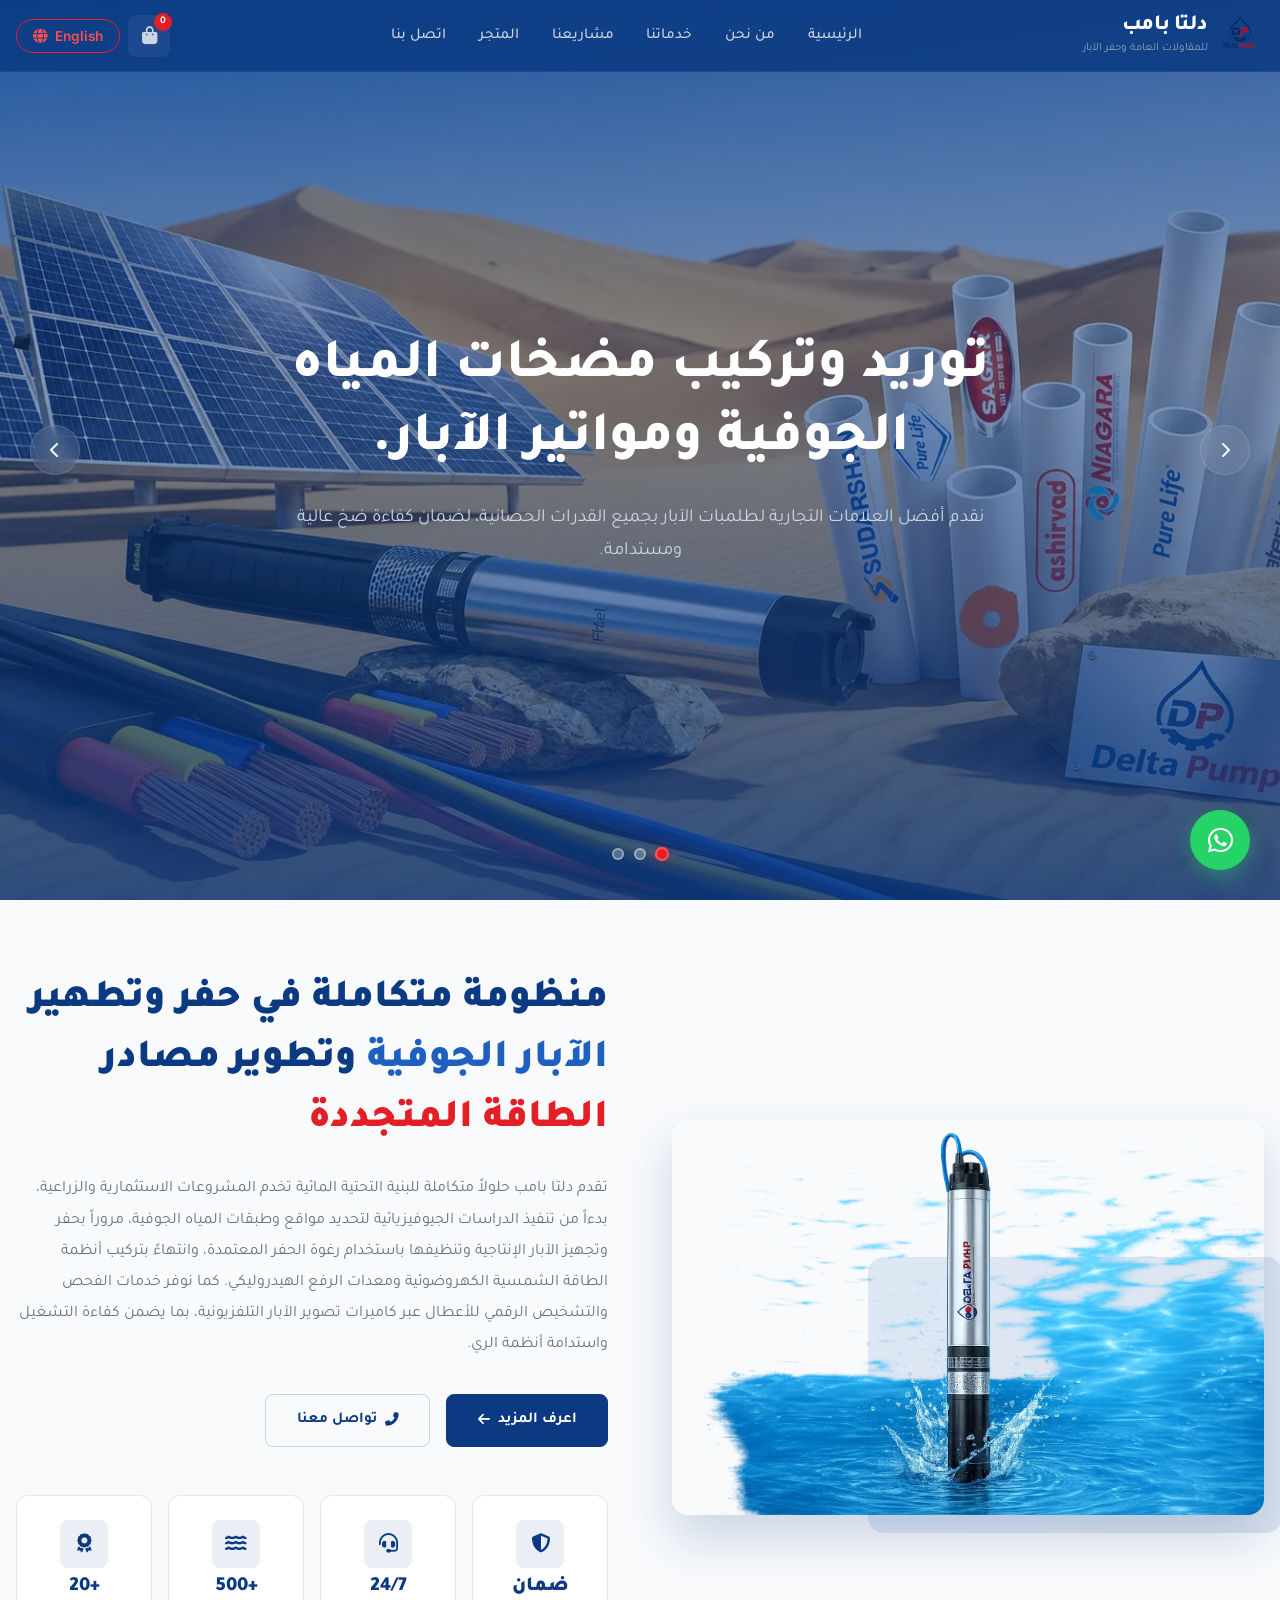
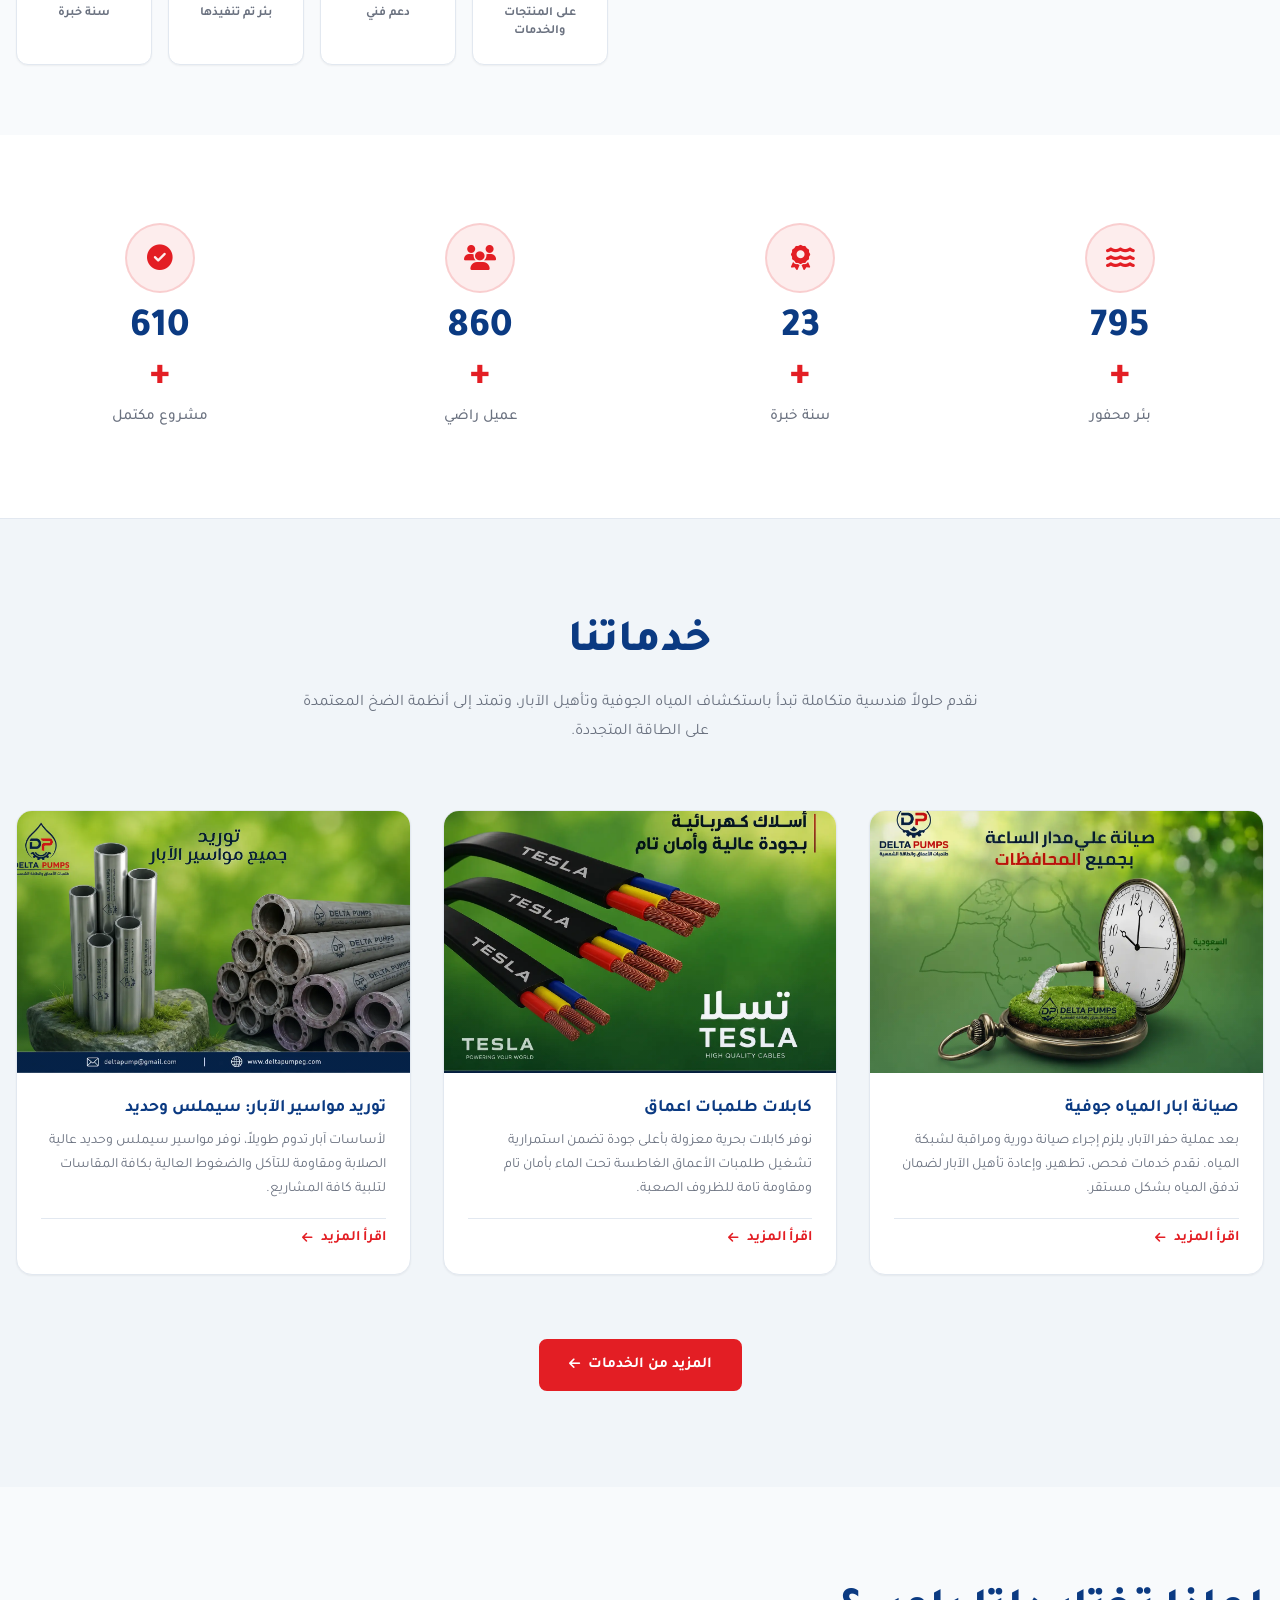
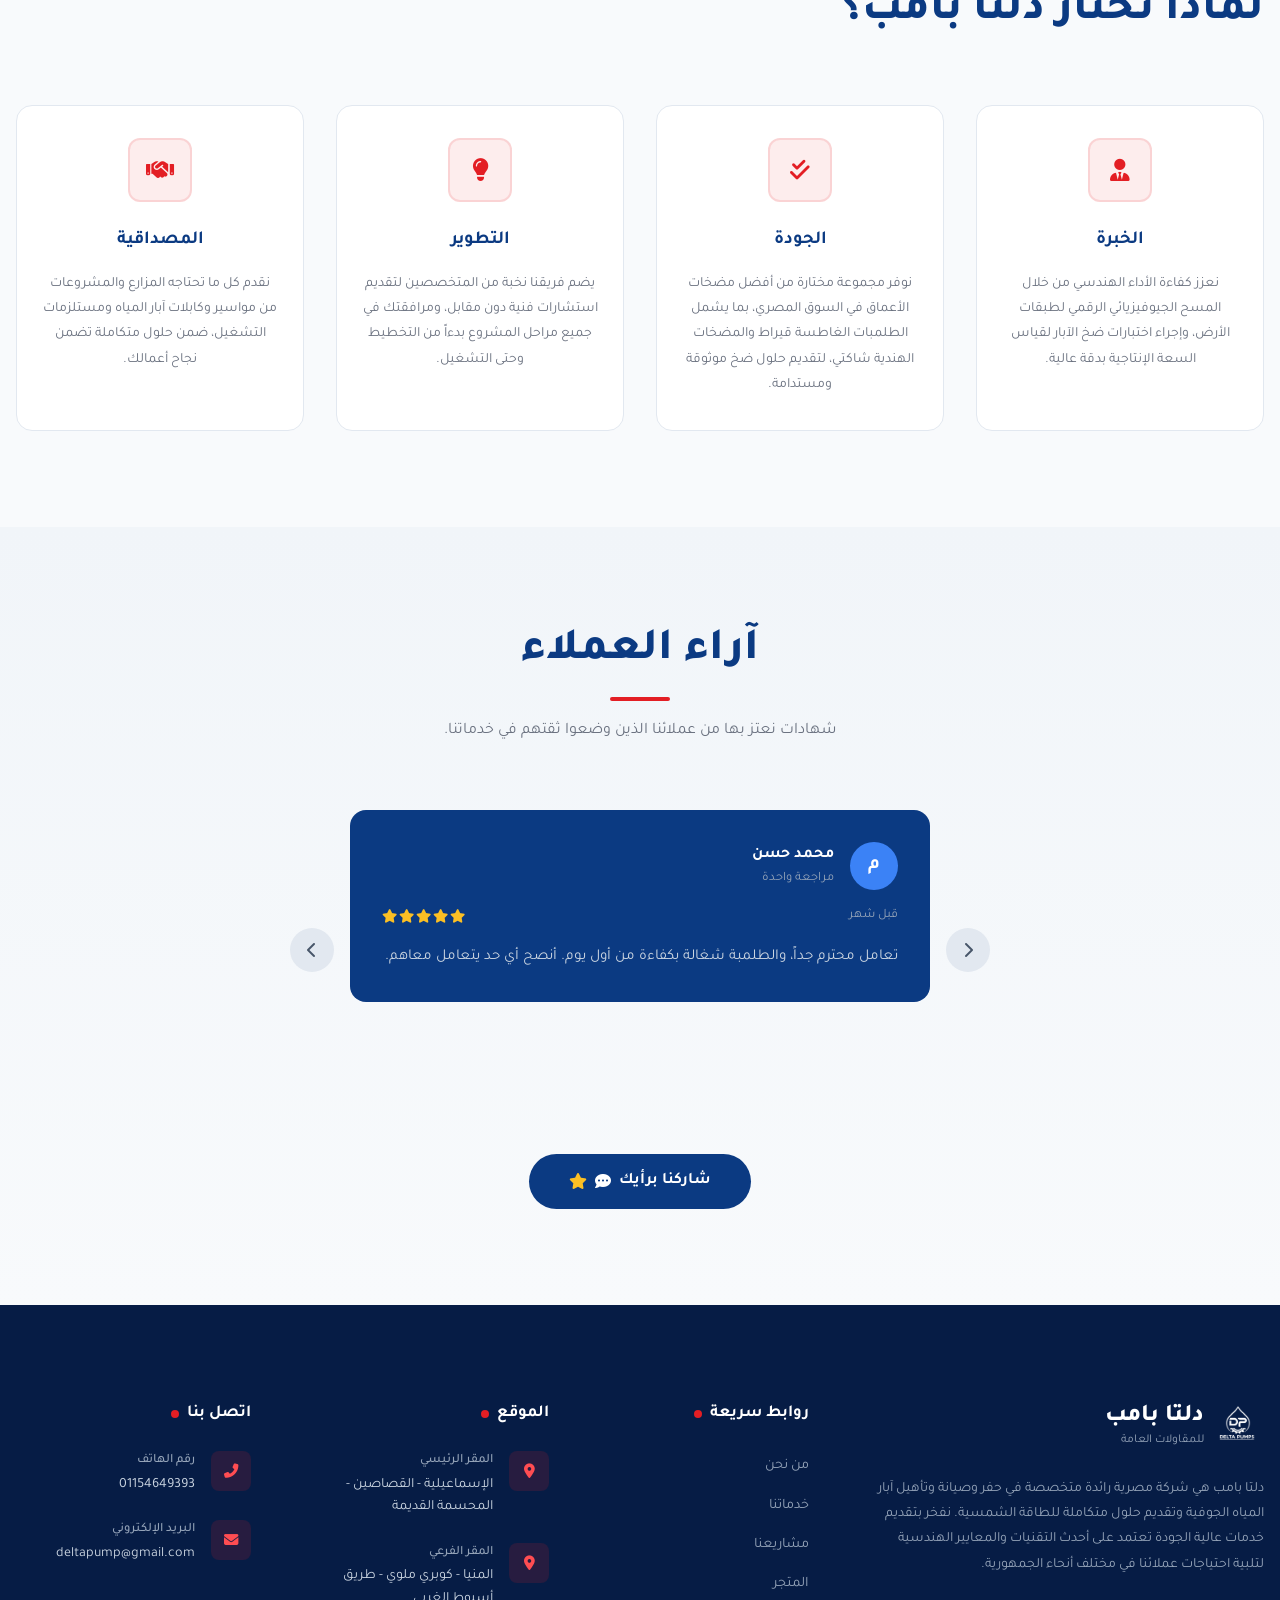
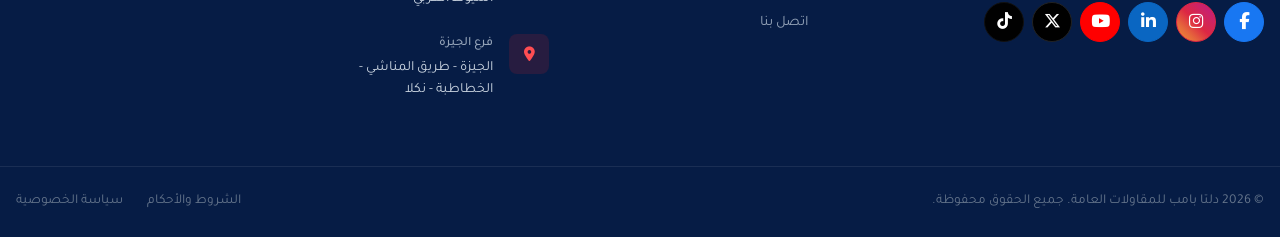
==== commit 6767ad6c: "Update services, projects, contact details, team and redesign About page Services page: - Remove thr" ====
--- a/index.html
+++ b/index.html
@@ -647,7 +647,7 @@
                             <div class="contact-text">
                                 <span class="contact-label" data-ar="المقر الرئيسي" data-en="Main Office">المقر
                                     الرئيسي</span>
-                                <p data-ar="الإسماعيلية، المحسمة القديمة" data-en="Ismailia, Old Mahsama">الإسماعيلية،
+                                <p data-ar="الإسماعيلية - القصاصين - المحسمة القديمة" data-en="Ismailia - El Qassasin - Old Mahsama">الإسماعيلية،
                                     المحسمة القديمة</p>
                             </div>
                         </div>
@@ -656,8 +656,15 @@
                             <div class="contact-text">
                                 <span class="contact-label" data-ar="المقر الفرعي" data-en="Branch Office">المقر
                                     الفرعي</span>
-                                <p data-ar="المنيا، بجوار كوبري ملوي" data-en="Minya, next to Mallawi Bridge">المنيا،
+                                <p data-ar="المنيا - كوبري ملوي - طريق أسيوط الغربي" data-en="Minya - Mallawi Bridge - Western Assiut Road">المنيا،
                                     بجوار كوبري ملوي</p>
+                            </div>
+                        </div>
+                        <div class="contact-item">
+                            <div class="contact-icon"><i class="fas fa-map-marker-alt"></i></div>
+                            <div class="contact-text">
+                                <span class="contact-label" data-ar="فرع الجيزة" data-en="Giza Branch">فرع الجيزة</span>
+                                <p data-ar="الجيزة - طريق المناشي - الخطاطبة - نكلا" data-en="Giza - El Manashi Road - El Khatatba - Nekla">الجيزة - طريق المناشي - الخطاطبة - نكلا</p>
                             </div>
                         </div>
                     </div>
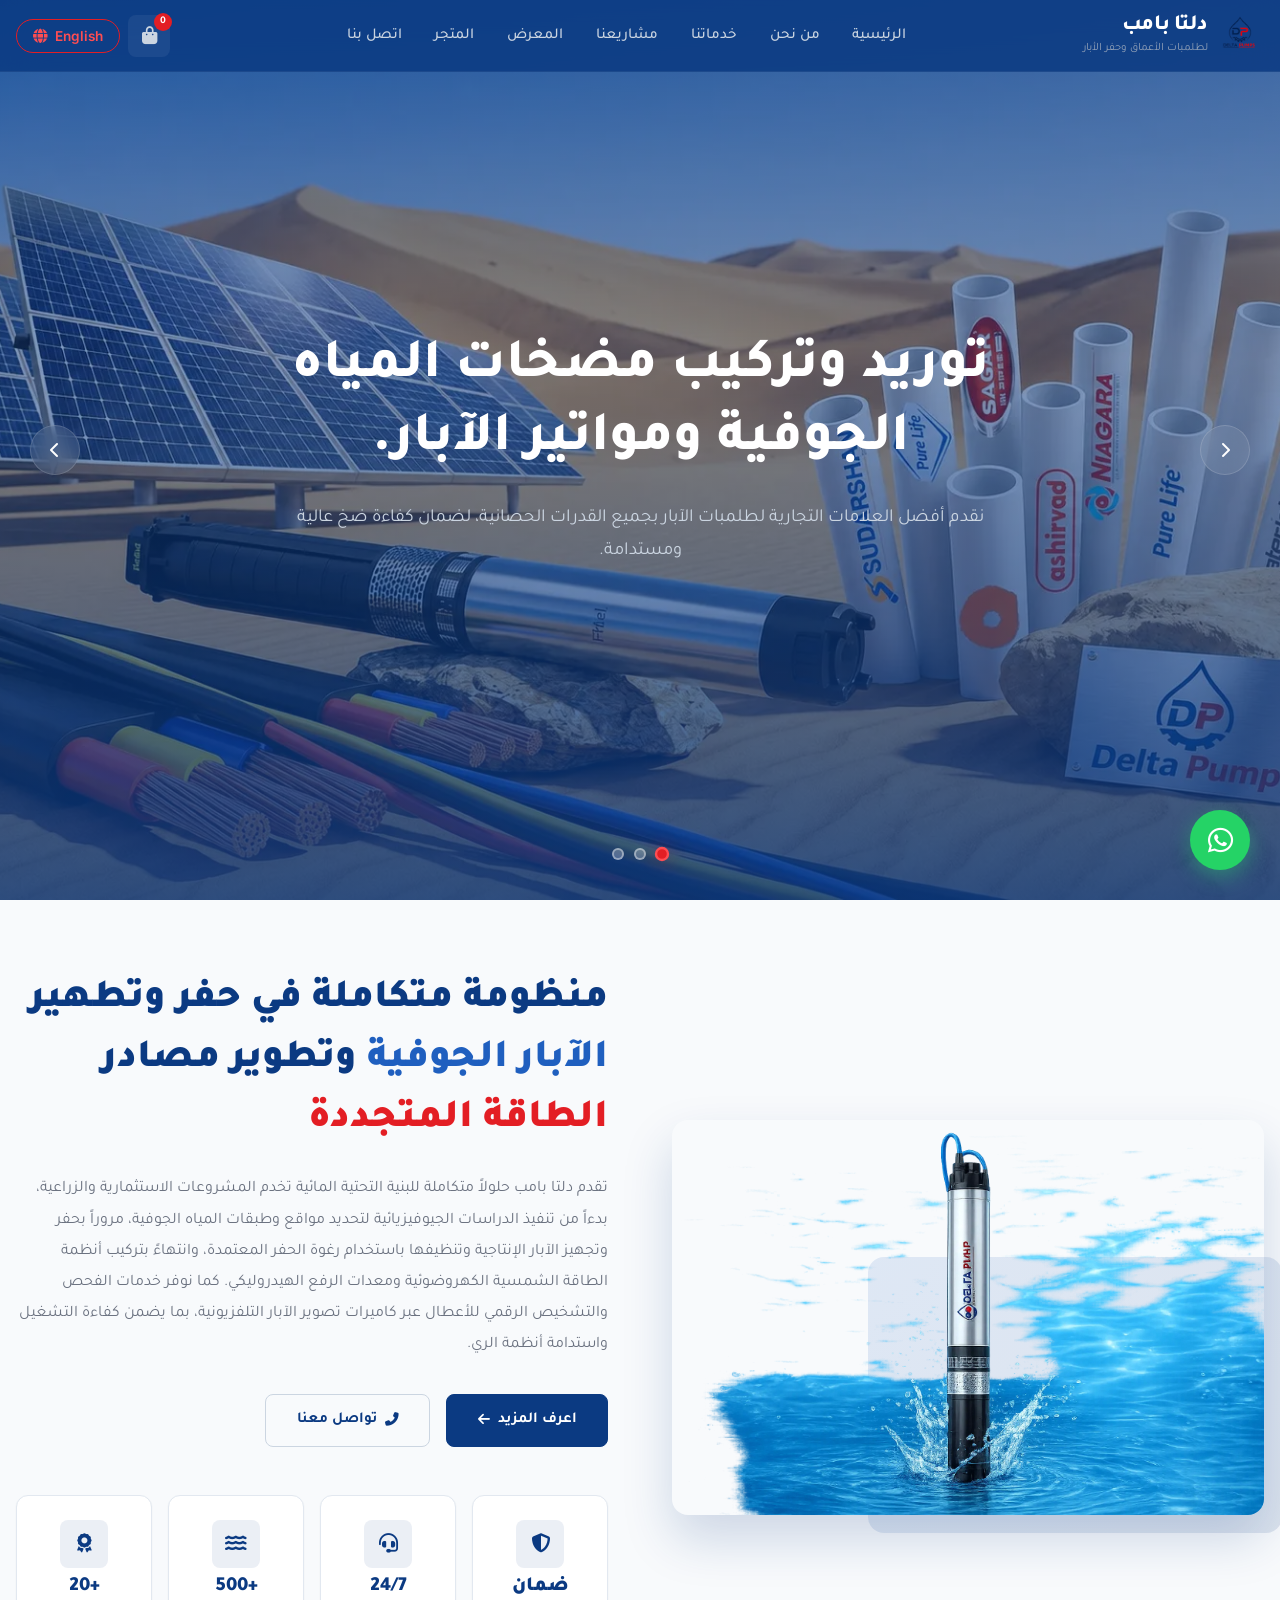
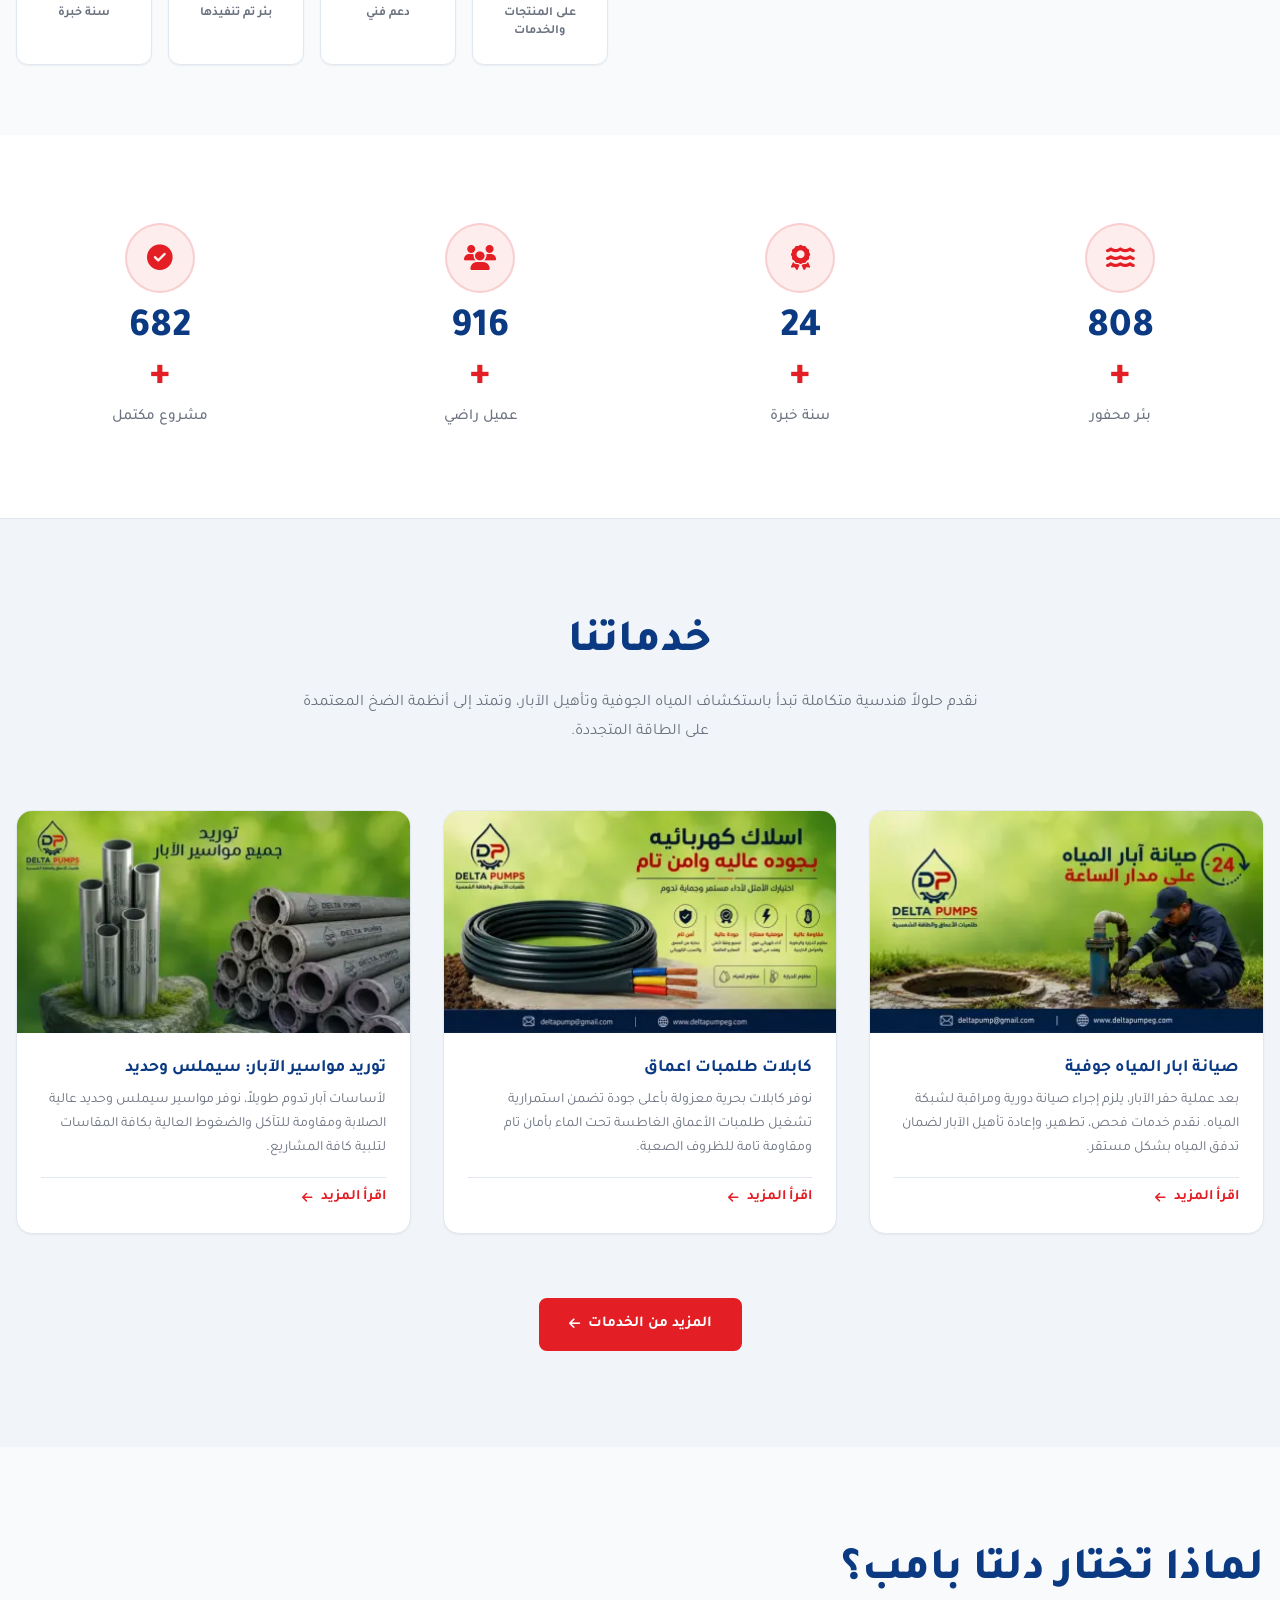
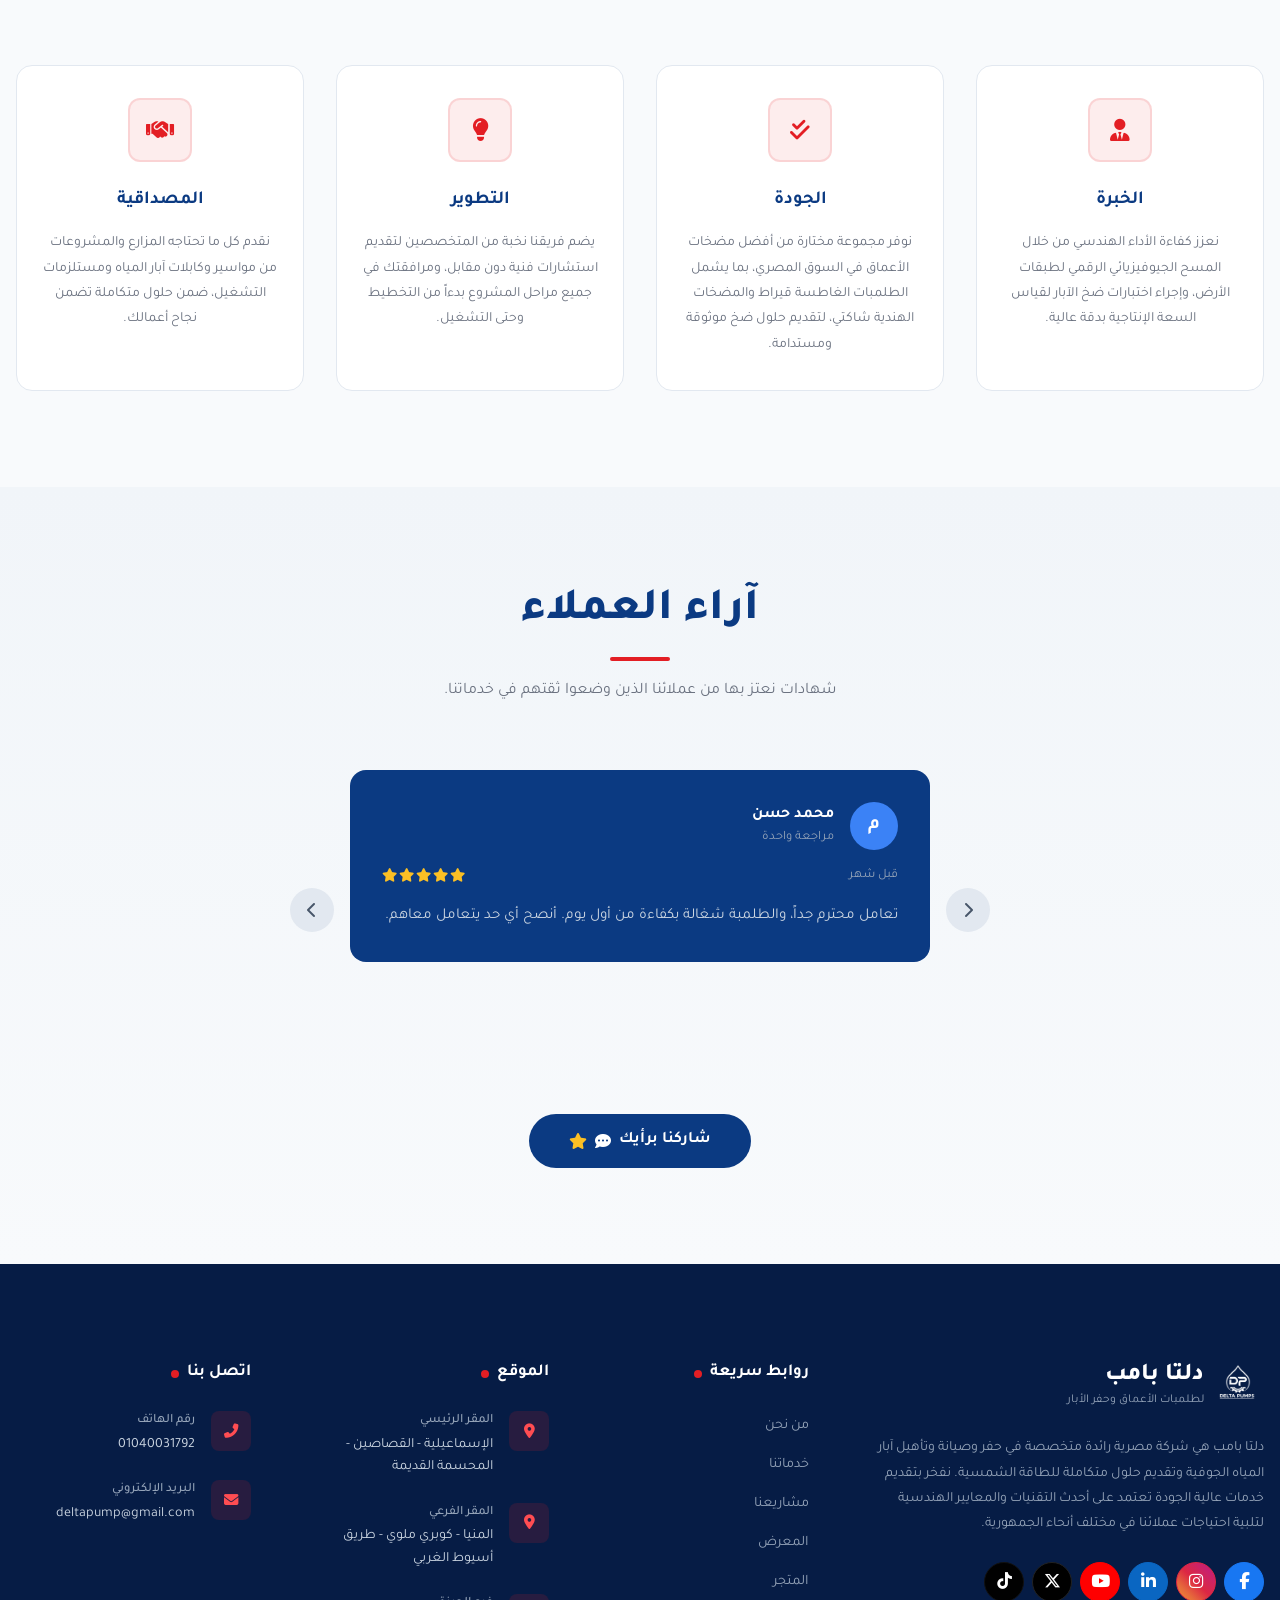
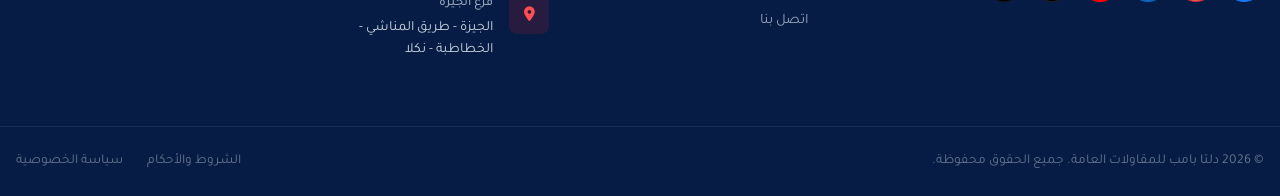
==== commit 6dcb70a4: "Add gallery page, expand store catalog, and rebrand contact details Gallery: - New gallery.html with" ====
--- a/index.html
+++ b/index.html
@@ -1,726 +1,1336 @@
-<!DOCTYPE html>
+<!doctype html>
 <html lang="ar" dir="rtl">
-
-<head>
-    <meta charset="UTF-8">
-    <meta name="viewport" content="width=device-width, initial-scale=1.0">
-    <meta name="description"
-        content="دلتا بامب للمقاولات العامة وحفر الآبار - توريد وتركيب الطلمبات الغاطسة ومواتير آبار المياه الجوفية">
-    <title>Delta Pump | دلتا بامب للمقاولات العامة وحفر الآبار</title>
+  <head>
+    <meta charset="UTF-8" />
+    <meta name="viewport" content="width=device-width, initial-scale=1.0" />
+    <meta
+      name="description"
+      content="دلتا بامب لطلمبات الأعماق وحفر الأبار - توريد وتركيب الطلمبات الغاطسة ومواتير آبار المياه الجوفية"
+    />
+    <title>Delta Pump | دلتا بامب لطلمبات الأعماق وحفر الأبار</title>
 
     <!-- Google Fonts - Tajawal for Arabic, Inter for English -->
-    <link rel="preconnect" href="https://fonts.googleapis.com">
-    <link rel="preconnect" href="https://fonts.gstatic.com" crossorigin>
+    <link rel="preconnect" href="https://fonts.googleapis.com" />
+    <link rel="preconnect" href="https://fonts.gstatic.com" crossorigin />
     <link
-        href="https://fonts.googleapis.com/css2?family=Tajawal:wght@300;400;500;700;800;900&family=Inter:wght@300;400;500;600;700;800&display=swap"
-        rel="stylesheet">
+      href="https://fonts.googleapis.com/css2?family=Tajawal:wght@300;400;500;700;800;900&family=Inter:wght@300;400;500;600;700;800&display=swap"
+      rel="stylesheet"
+    />
 
     <!-- Font Awesome for icons -->
-    <link rel="stylesheet" href="https://cdnjs.cloudflare.com/ajax/libs/font-awesome/6.5.1/css/all.min.css">
-
-    <link rel="stylesheet" href="css/styles.css">
-    <link rel="stylesheet" href="css/home-about.css">
-</head>
-
-<body>
-
+    <link
+      rel="stylesheet"
+      href="https://cdnjs.cloudflare.com/ajax/libs/font-awesome/6.5.1/css/all.min.css"
+    />
+
+    <link rel="stylesheet" href="css/styles.css" />
+    <link rel="stylesheet" href="css/home-about.css" />
+  </head>
+
+  <body>
     <!-- ============ HEADER / NAVIGATION ============ -->
     <header id="main-header" class="header">
-        <div class="container">
-            <nav class="navbar">
-                <!-- Logo -->
-                <a href="index.html" class="logo" id="logo">
-                    <img src="assets/images/logo.png" alt="Delta Pump Logo" class="logo-img">
-                    <div class="logo-text">
-                        <span class="logo-name" data-ar="دلتا بامب" data-en="Delta Pump">دلتا بامب</span>
-                        <span class="logo-tagline" data-ar="للمقاولات العامة وحفر الآبار"
-                            data-en="General Contracting & Well Drilling">للمقاولات العامة وحفر الآبار</span>
-                    </div>
-                </a>
-
-                <!-- Nav Links -->
-                <ul class="nav-links" id="nav-links">
-                    <li><a href="index.html" class="nav-link active" data-ar="الرئيسية" data-en="Home">الرئيسية</a></li>
-                    <li><a href="about.html" class="nav-link" data-ar="من نحن" data-en="About Us">من نحن</a></li>
-                    <li>
-                        <a href="services.html" class="nav-link" data-ar="خدماتنا" data-en="Services">خدماتنا</a>
-                    </li>
-                    <li><a href="projects.html" class="nav-link" data-ar="مشاريعنا" data-en="Projects">مشاريعنا</a></li>
-                    <li><a href="store.html" class="nav-link" data-ar="المتجر" data-en="Store">المتجر</a></li>
-                    <li><a href="contact.html" class="nav-link" data-ar="اتصل بنا" data-en="Contact">اتصل بنا</a></li>
-                </ul>
-
-                <!-- Nav Actions -->
-                <div class="nav-actions">
-                    <!-- Cart Icon -->
-                    <button class="cart-btn" id="cart-btn" aria-label="Shopping Cart">
-                        <i class="fas fa-shopping-bag"></i>
-                        <span class="cart-count">0</span>
-                    </button>
-
-                    <!-- Language Toggle -->
-                    <button class="lang-btn" id="lang-toggle">
-                        <span class="lang-text">English</span>
-                        <i class="fas fa-globe"></i>
-                    </button>
-
-                    <!-- Mobile Menu Toggle -->
-                    <button class="mobile-toggle" id="mobile-toggle" aria-label="Toggle Menu">
-                        <span class="hamburger-line"></span>
-                        <span class="hamburger-line"></span>
-                        <span class="hamburger-line"></span>
-                    </button>
-                </div>
-            </nav>
-        </div>
+      <div class="container">
+        <nav class="navbar">
+          <!-- Logo -->
+          <a href="index.html" class="logo" id="logo">
+            <img
+              src="assets/images/logo.png"
+              alt="Delta Pump Logo"
+              class="logo-img"
+            />
+            <div class="logo-text">
+              <span class="logo-name" data-ar="دلتا بامب" data-en="Delta Pump"
+                >دلتا بامب</span
+              >
+              <span
+                class="logo-tagline"
+                data-ar="لطلمبات الأعماق وحفر الأبار"
+                data-en="Deep Well Pumps & Well Drilling"
+                >لطلمبات الأعماق وحفر الأبار</span
+              >
+            </div>
+          </a>
+
+          <!-- Nav Links -->
+          <ul class="nav-links" id="nav-links">
+            <li>
+              <a
+                href="index.html"
+                class="nav-link active"
+                data-ar="الرئيسية"
+                data-en="Home"
+                >الرئيسية</a
+              >
+            </li>
+            <li>
+              <a
+                href="about.html"
+                class="nav-link"
+                data-ar="من نحن"
+                data-en="About Us"
+                >من نحن</a
+              >
+            </li>
+            <li>
+              <a
+                href="services.html"
+                class="nav-link"
+                data-ar="خدماتنا"
+                data-en="Services"
+                >خدماتنا</a
+              >
+            </li>
+            <li>
+              <a
+                href="projects.html"
+                class="nav-link"
+                data-ar="مشاريعنا"
+                data-en="Projects"
+                >مشاريعنا</a
+              >
+            </li>
+            <li>
+              <a
+                href="gallery.html"
+                class="nav-link"
+                data-ar="المعرض"
+                data-en="Gallery"
+                >المعرض</a
+              >
+            </li>
+            <li>
+              <a
+                href="store.html"
+                class="nav-link"
+                data-ar="المتجر"
+                data-en="Store"
+                >المتجر</a
+              >
+            </li>
+            <li>
+              <a
+                href="contact.html"
+                class="nav-link"
+                data-ar="اتصل بنا"
+                data-en="Contact"
+                >اتصل بنا</a
+              >
+            </li>
+          </ul>
+
+          <!-- Nav Actions -->
+          <div class="nav-actions">
+            <!-- Cart Icon -->
+            <button class="cart-btn" id="cart-btn" aria-label="Shopping Cart">
+              <i class="fas fa-shopping-bag"></i>
+              <span class="cart-count">0</span>
+            </button>
+
+            <!-- Language Toggle -->
+            <button class="lang-btn" id="lang-toggle">
+              <span class="lang-text">English</span>
+              <i class="fas fa-globe"></i>
+            </button>
+
+            <!-- Mobile Menu Toggle -->
+            <button
+              class="mobile-toggle"
+              id="mobile-toggle"
+              aria-label="Toggle Menu"
+            >
+              <span class="hamburger-line"></span>
+              <span class="hamburger-line"></span>
+              <span class="hamburger-line"></span>
+            </button>
+          </div>
+        </nav>
+      </div>
     </header>
 
     <!-- ============ HERO SECTION / SLIDER ============ -->
     <section id="hero" class="hero-section">
-        <!-- Slides -->
-        <div class="hero-slider" id="hero-slider">
-            <!-- Slide 1 -->
-            <div class="hero-slide active" data-index="0">
-                <div class="slide-bg">
-                    <img src="assets/images/hero3.webp" alt="Solar panels and wind turbine" class="slide-img">
-                    <div class="slide-overlay"></div>
-                </div>
-                <div class="slide-content">
-                    <h1 class="hero-title" data-ar="توريد وتركيب مضخات المياه الجوفية ومواتير الآبار."
-                        data-en="Supply & Installation of Submersible Pumps and Groundwater Well Motors">
-                        توريد وتركيب مضخات المياه الجوفية ومواتير الآبار.
-                    </h1>
-                    <p class="hero-subtitle"
-                        data-ar="نقدم أفضل العلامات التجارية لطلمبات الآبار بجميع القدرات الحصانية، لضمان كفاءة ضخ عالية ومستدامة."
-                        data-en="We provide top global brands of well pumps in all horsepower capacities, ensuring the highest sustainable water flow rate.">
-                        نقدم أفضل العلامات التجارية لطلمبات الآبار بجميع القدرات الحصانية، لضمان كفاءة ضخ عالية ومستدامة.
-                    </p>
-                </div>
-            </div>
-
-            <!-- Slide 2 -->
-            <div class="hero-slide" data-index="1">
-                <div class="slide-bg">
-                    <img src="assets/images/hero-background-1.webp" alt="Water splash" class="slide-img">
-                    <div class="slide-overlay"></div>
-                </div>
-                <div class="slide-content">
-                    <h1 class="hero-title" data-ar="خدمات شاملة لإنشاء وتطهير الآبار الجوفية."
-                        data-en="Integrated Solutions for Drilling & Purifying Groundwater Wells">
-                        خدمات شاملة لإنشاء وتطهير الآبار الجوفية.
-                    </h1>
-                    <p class="hero-subtitle"
-                        data-ar="نوفر خدمات متكاملة لحفر الآبار الارتوازية وتأهيلها باستخدام أحدث التقنيات، لضمان جودة المياه واستمرارية التشغيل."
-                        data-en="We offer artesian well drilling and purification services using the latest technologies to ensure water quality and sustainability.">
-                        نوفر خدمات متكاملة لحفر الآبار الارتوازية وتأهيلها باستخدام أحدث التقنيات، لضمان جودة المياه
-                        واستمرارية التشغيل.
-                    </p>
-                </div>
-            </div>
-
-            <!-- Slide 3 -->
-            <div class="hero-slide" data-index="2">
-                <div class="slide-bg">
-                    <img src="assets/images/hero4.webp" alt="Water splash" class="slide-img">
-                    <div class="slide-overlay"></div>
-                </div>
-                <div class="slide-content">
-                    <h1 class="hero-title" data-ar="حلول متكاملة لحفر وتطهير الآبار الجوفية"
-                        data-en="Integrated Solutions for Drilling & Purifying Groundwater Wells">
-                        حلول متكاملة لحفر وتطهير الآبار الجوفية
-                    </h1>
-                    <p class="hero-subtitle"
-                        data-ar="نوفر خدمات متكاملة لحفر الآبار الارتوازية وتأهيلها باستخدام أحدث التقنيات، لضمان جودة المياه واستمرارية التشغيل."
-                        data-en="We offer artesian well drilling and purification services using the latest technologies to ensure water quality and sustainability.">
-                        نوفر خدمات متكاملة لحفر الآبار الارتوازية وتأهيلها باستخدام أحدث التقنيات، لضمان جودة المياه
-                        واستمرارية التشغيل.
-                    </p>
-                </div>
-            </div>
+      <!-- Slides -->
+      <div class="hero-slider" id="hero-slider">
+        <!-- Slide 1 -->
+        <div class="hero-slide active" data-index="0">
+          <div class="slide-bg">
+            <img
+              src="assets/images/hero3.webp"
+              alt="Solar panels and wind turbine"
+              class="slide-img"
+            />
+            <div class="slide-overlay"></div>
+          </div>
+          <div class="slide-content">
+            <h1
+              class="hero-title"
+              data-ar="توريد وتركيب مضخات المياه الجوفية ومواتير الآبار."
+              data-en="Supply & Installation of Submersible Pumps and Groundwater Well Motors"
+            >
+              توريد وتركيب مضخات المياه الجوفية ومواتير الآبار.
+            </h1>
+            <p
+              class="hero-subtitle"
+              data-ar="نقدم أفضل العلامات التجارية لطلمبات الآبار بجميع القدرات الحصانية، لضمان كفاءة ضخ عالية ومستدامة."
+              data-en="We provide top global brands of well pumps in all horsepower capacities, ensuring the highest sustainable water flow rate."
+            >
+              نقدم أفضل العلامات التجارية لطلمبات الآبار بجميع القدرات الحصانية،
+              لضمان كفاءة ضخ عالية ومستدامة.
+            </p>
+          </div>
         </div>
 
-        <!-- Slider Navigation Arrows -->
-        <button class="slider-arrow slider-arrow-prev" id="slider-prev" aria-label="Previous Slide">
-            <i class="fas fa-chevron-right"></i>
-        </button>
-        <button class="slider-arrow slider-arrow-next" id="slider-next" aria-label="Next Slide">
-            <i class="fas fa-chevron-left"></i>
-        </button>
-
-        <!-- Slider Dots -->
-        <div class="slider-dots" id="slider-dots">
-            <button class="slider-dot active" data-slide="0" aria-label="Go to slide 1"></button>
-            <button class="slider-dot" data-slide="1" aria-label="Go to slide 2"></button>
-            <button class="slider-dot" data-slide="2" aria-label="Go to slide 3"></button>
+        <!-- Slide 2 -->
+        <div class="hero-slide" data-index="1">
+          <div class="slide-bg">
+            <img
+              src="assets/images/hero-background-1.webp"
+              alt="Water splash"
+              class="slide-img"
+            />
+            <div class="slide-overlay"></div>
+          </div>
+          <div class="slide-content">
+            <h1
+              class="hero-title"
+              data-ar="خدمات شاملة لإنشاء وتطهير الآبار الجوفية."
+              data-en="Integrated Solutions for Drilling & Purifying Groundwater Wells"
+            >
+              خدمات شاملة لإنشاء وتطهير الآبار الجوفية.
+            </h1>
+            <p
+              class="hero-subtitle"
+              data-ar="نوفر خدمات متكاملة لحفر الآبار الارتوازية وتأهيلها باستخدام أحدث التقنيات، لضمان جودة المياه واستمرارية التشغيل."
+              data-en="We offer artesian well drilling and purification services using the latest technologies to ensure water quality and sustainability."
+            >
+              نوفر خدمات متكاملة لحفر الآبار الارتوازية وتأهيلها باستخدام أحدث
+              التقنيات، لضمان جودة المياه واستمرارية التشغيل.
+            </p>
+          </div>
         </div>
+
+        <!-- Slide 3 -->
+        <div class="hero-slide" data-index="2">
+          <div class="slide-bg">
+            <img
+              src="assets/images/hero4.webp"
+              alt="Water splash"
+              class="slide-img"
+            />
+            <div class="slide-overlay"></div>
+          </div>
+          <div class="slide-content">
+            <h1
+              class="hero-title"
+              data-ar="حلول متكاملة لحفر وتطهير الآبار الجوفية"
+              data-en="Integrated Solutions for Drilling & Purifying Groundwater Wells"
+            >
+              حلول متكاملة لحفر وتطهير الآبار الجوفية
+            </h1>
+            <p
+              class="hero-subtitle"
+              data-ar="نوفر خدمات متكاملة لحفر الآبار الارتوازية وتأهيلها باستخدام أحدث التقنيات، لضمان جودة المياه واستمرارية التشغيل."
+              data-en="We offer artesian well drilling and purification services using the latest technologies to ensure water quality and sustainability."
+            >
+              نوفر خدمات متكاملة لحفر الآبار الارتوازية وتأهيلها باستخدام أحدث
+              التقنيات، لضمان جودة المياه واستمرارية التشغيل.
+            </p>
+          </div>
+        </div>
+      </div>
+
+      <!-- Slider Navigation Arrows -->
+      <button
+        class="slider-arrow slider-arrow-prev"
+        id="slider-prev"
+        aria-label="Previous Slide"
+      >
+        <i class="fas fa-chevron-right"></i>
+      </button>
+      <button
+        class="slider-arrow slider-arrow-next"
+        id="slider-next"
+        aria-label="Next Slide"
+      >
+        <i class="fas fa-chevron-left"></i>
+      </button>
+
+      <!-- Slider Dots -->
+      <div class="slider-dots" id="slider-dots">
+        <button
+          class="slider-dot active"
+          data-slide="0"
+          aria-label="Go to slide 1"
+        ></button>
+        <button
+          class="slider-dot"
+          data-slide="1"
+          aria-label="Go to slide 2"
+        ></button>
+        <button
+          class="slider-dot"
+          data-slide="2"
+          aria-label="Go to slide 3"
+        ></button>
+      </div>
     </section>
 
     <!-- ============ ABOUT / INFO SECTION ============ -->
     <section id="about" class="home-about">
-        <div class="container">
-            <div class="home-about-grid">
-                <!-- Visual side -->
-                <div class="home-about-visual">
-                    <img src="assets/images/motor.webp" alt="Delta Pump - منظومة متكاملة">
-                </div>
-
-                <!-- Text side -->
-                <div class="home-about-content">
-                    <h2 class="home-about-title">
-                        <span class="t-ar">منظومة متكاملة في حفر وتطهير <span class="hl-blue">الآبار الجوفية</span>
-                            وتطوير مصادر <span class="hl-red">الطاقة المتجددة</span></span>
-                        <span class="t-en">Integrated System for Drilling &amp; Purifying <span class="hl-blue">Groundwater
-                                Wells</span> and Developing <span class="hl-red">Renewable Energy</span> Sources</span>
-                    </h2>
-                    <p class="home-about-text"
-                        data-ar="تقدم دلتا بامب حلولاً متكاملة للبنية التحتية المائية تخدم المشروعات الاستثمارية والزراعية، بدءاً من تنفيذ الدراسات الجيوفيزيائية لتحديد مواقع وطبقات المياه الجوفية، مروراً بحفر وتجهيز الآبار الإنتاجية وتنظيفها باستخدام رغوة الحفر المعتمدة، وانتهاءً بتركيب أنظمة الطاقة الشمسية الكهروضوئية ومعدات الرفع الهيدروليكي. كما نوفر خدمات الفحص والتشخيص الرقمي للأعطال عبر كاميرات تصوير الآبار التلفزيونية، بما يضمن كفاءة التشغيل واستدامة أنظمة الري."
-                        data-en="Delta Pump is committed to providing integrated water infrastructure for investment and agricultural projects. Our operations start with exploratory geophysical studies and identifying rock layers carrying groundwater, through building production wells and purifying them with approved drilling foam, to installing photovoltaic power stations and hydraulic lifting supplies. We provide digital diagnostics for technical problems through TV well imaging cameras to ensure irrigation sustainability.">
-                        تقدم دلتا بامب حلولاً متكاملة للبنية التحتية المائية تخدم المشروعات الاستثمارية والزراعية، بدءاً
-                        من تنفيذ الدراسات الجيوفيزيائية لتحديد مواقع وطبقات المياه الجوفية، مروراً بحفر وتجهيز الآبار
-                        الإنتاجية وتنظيفها باستخدام رغوة الحفر المعتمدة، وانتهاءً بتركيب أنظمة الطاقة الشمسية الكهروضوئية
-                        ومعدات الرفع الهيدروليكي. كما نوفر خدمات الفحص والتشخيص الرقمي للأعطال عبر كاميرات تصوير الآبار
-                        التلفزيونية، بما يضمن كفاءة التشغيل واستدامة أنظمة الري.
-                    </p>
-
-                    <div class="home-about-actions">
-                        <a href="about.html" class="home-about-btn primary">
-                            <span data-ar="اعرف المزيد" data-en="Learn More">اعرف المزيد</span>
-                            <i class="fas fa-arrow-left"></i>
-                        </a>
-                        <a href="contact.html" class="home-about-btn outline">
-                            <i class="fas fa-phone-alt"></i>
-                            <span data-ar="تواصل معنا" data-en="Contact Us">تواصل معنا</span>
-                        </a>
-                    </div>
-
-                    <div class="home-about-features">
-                        <div class="home-feature">
-                            <div class="home-feature-icon"><i class="fas fa-shield-halved"></i></div>
-                            <div class="home-feature-top" data-ar="ضمان" data-en="Warranty">ضمان</div>
-                            <div class="home-feature-label" data-ar="على المنتجات والخدمات"
-                                data-en="on Products & Services">على المنتجات والخدمات</div>
-                        </div>
-                        <div class="home-feature">
-                            <div class="home-feature-icon"><i class="fas fa-headset"></i></div>
-                            <div class="home-feature-top" data-ar="24/7" data-en="24/7">24/7</div>
-                            <div class="home-feature-label" data-ar="دعم فني" data-en="Technical Support">دعم فني</div>
-                        </div>
-                        <div class="home-feature">
-                            <div class="home-feature-icon"><i class="fas fa-water"></i></div>
-                            <div class="home-feature-top" data-ar="+500" data-en="+500">+500</div>
-                            <div class="home-feature-label" data-ar="بئر تم تنفيذها" data-en="Wells Executed">بئر تم
-                                تنفيذها</div>
-                        </div>
-                        <div class="home-feature">
-                            <div class="home-feature-icon"><i class="fas fa-award"></i></div>
-                            <div class="home-feature-top" data-ar="+20" data-en="+20">+20</div>
-                            <div class="home-feature-label" data-ar="سنة خبرة" data-en="Years of Experience">سنة خبرة</div>
-                        </div>
-                    </div>
-                </div>
-            </div>
+      <div class="container">
+        <div class="home-about-grid">
+          <!-- Visual side -->
+          <div class="home-about-visual">
+            <img
+              src="assets/images/motor.webp"
+              alt="Delta Pump - منظومة متكاملة"
+            />
+          </div>
+
+          <!-- Text side -->
+          <div class="home-about-content">
+            <h2 class="home-about-title">
+              <span class="t-ar"
+                >منظومة متكاملة في حفر وتطهير
+                <span class="hl-blue">الآبار الجوفية</span> وتطوير مصادر
+                <span class="hl-red">الطاقة المتجددة</span></span
+              >
+              <span class="t-en"
+                >Integrated System for Drilling &amp; Purifying
+                <span class="hl-blue">Groundwater Wells</span> and Developing
+                <span class="hl-red">Renewable Energy</span> Sources</span
+              >
+            </h2>
+            <p
+              class="home-about-text"
+              data-ar="تقدم دلتا بامب حلولاً متكاملة للبنية التحتية المائية تخدم المشروعات الاستثمارية والزراعية، بدءاً من تنفيذ الدراسات الجيوفيزيائية لتحديد مواقع وطبقات المياه الجوفية، مروراً بحفر وتجهيز الآبار الإنتاجية وتنظيفها باستخدام رغوة الحفر المعتمدة، وانتهاءً بتركيب أنظمة الطاقة الشمسية الكهروضوئية ومعدات الرفع الهيدروليكي. كما نوفر خدمات الفحص والتشخيص الرقمي للأعطال عبر كاميرات تصوير الآبار التلفزيونية، بما يضمن كفاءة التشغيل واستدامة أنظمة الري."
+              data-en="Delta Pump is committed to providing integrated water infrastructure for investment and agricultural projects. Our operations start with exploratory geophysical studies and identifying rock layers carrying groundwater, through building production wells and purifying them with approved drilling foam, to installing photovoltaic power stations and hydraulic lifting supplies. We provide digital diagnostics for technical problems through TV well imaging cameras to ensure irrigation sustainability."
+            >
+              تقدم دلتا بامب حلولاً متكاملة للبنية التحتية المائية تخدم
+              المشروعات الاستثمارية والزراعية، بدءاً من تنفيذ الدراسات
+              الجيوفيزيائية لتحديد مواقع وطبقات المياه الجوفية، مروراً بحفر
+              وتجهيز الآبار الإنتاجية وتنظيفها باستخدام رغوة الحفر المعتمدة،
+              وانتهاءً بتركيب أنظمة الطاقة الشمسية الكهروضوئية ومعدات الرفع
+              الهيدروليكي. كما نوفر خدمات الفحص والتشخيص الرقمي للأعطال عبر
+              كاميرات تصوير الآبار التلفزيونية، بما يضمن كفاءة التشغيل واستدامة
+              أنظمة الري.
+            </p>
+
+            <div class="home-about-actions">
+              <a href="about.html" class="home-about-btn primary">
+                <span data-ar="اعرف المزيد" data-en="Learn More"
+                  >اعرف المزيد</span
+                >
+                <i class="fas fa-arrow-left"></i>
+              </a>
+              <a href="contact.html" class="home-about-btn outline">
+                <i class="fas fa-phone-alt"></i>
+                <span data-ar="تواصل معنا" data-en="Contact Us"
+                  >تواصل معنا</span
+                >
+              </a>
+            </div>
+
+            <div class="home-about-features">
+              <div class="home-feature">
+                <div class="home-feature-icon">
+                  <i class="fas fa-shield-halved"></i>
+                </div>
+                <div class="home-feature-top" data-ar="ضمان" data-en="Warranty">
+                  ضمان
+                </div>
+                <div
+                  class="home-feature-label"
+                  data-ar="على المنتجات والخدمات"
+                  data-en="on Products & Services"
+                >
+                  على المنتجات والخدمات
+                </div>
+              </div>
+              <div class="home-feature">
+                <div class="home-feature-icon">
+                  <i class="fas fa-headset"></i>
+                </div>
+                <div class="home-feature-top" data-ar="24/7" data-en="24/7">
+                  24/7
+                </div>
+                <div
+                  class="home-feature-label"
+                  data-ar="دعم فني"
+                  data-en="Technical Support"
+                >
+                  دعم فني
+                </div>
+              </div>
+              <div class="home-feature">
+                <div class="home-feature-icon">
+                  <i class="fas fa-water"></i>
+                </div>
+                <div class="home-feature-top" data-ar="+500" data-en="+500">
+                  +500
+                </div>
+                <div
+                  class="home-feature-label"
+                  data-ar="بئر تم تنفيذها"
+                  data-en="Wells Executed"
+                >
+                  بئر تم تنفيذها
+                </div>
+              </div>
+              <div class="home-feature">
+                <div class="home-feature-icon">
+                  <i class="fas fa-award"></i>
+                </div>
+                <div class="home-feature-top" data-ar="+20" data-en="+20">
+                  +20
+                </div>
+                <div
+                  class="home-feature-label"
+                  data-ar="سنة خبرة"
+                  data-en="Years of Experience"
+                >
+                  سنة خبرة
+                </div>
+              </div>
+            </div>
+          </div>
         </div>
+      </div>
     </section>
 
     <!-- ============ STATS COUNTER SECTION ============ -->
     <section id="stats" class="stats-section">
-        <div class="container">
-            <div class="stats-grid">
-                <!-- Stat 1 -->
-                <div class="stat-card" data-target="820" data-suffix="+">
-                    <div class="stat-icon">
-                        <i class="fas fa-water"></i>
-                    </div>
-                    <span class="stat-number">0</span>
-                    <span class="stat-suffix">+</span>
-                    <p class="stat-label" data-ar="بئر محفور" data-en="Wells Drilled">بئر محفور</p>
-                </div>
-                <!-- Stat 2 -->
-                <div class="stat-card" data-target="25" data-suffix="+">
-                    <div class="stat-icon">
-                        <i class="fas fa-award"></i>
-                    </div>
-                    <span class="stat-number">0</span>
-                    <span class="stat-suffix">+</span>
-                    <p class="stat-label" data-ar="سنة خبرة" data-en="Years of Experience">سنة خبرة</p>
-                </div>
-                <!-- Stat 3 -->
-                <div class="stat-card" data-target="1000" data-suffix="+">
-                    <div class="stat-icon">
-                        <i class="fas fa-users"></i>
-                    </div>
-                    <span class="stat-number">0</span>
-                    <span class="stat-suffix">+</span>
-                    <p class="stat-label" data-ar="عميل راضي" data-en="Happy Clients">عميل راضي</p>
-                </div>
-                <!-- Stat 4 -->
-                <div class="stat-card" data-target="820" data-suffix="+">
-                    <div class="stat-icon">
-                        <i class="fas fa-check-circle"></i>
-                    </div>
-                    <span class="stat-number">0</span>
-                    <span class="stat-suffix">+</span>
-                    <p class="stat-label" data-ar="مشروع مكتمل" data-en="Completed Projects">مشروع مكتمل</p>
-                </div>
-            </div>
+      <div class="container">
+        <div class="stats-grid">
+          <!-- Stat 1 -->
+          <div class="stat-card" data-target="820" data-suffix="+">
+            <div class="stat-icon">
+              <i class="fas fa-water"></i>
+            </div>
+            <span class="stat-number">0</span>
+            <span class="stat-suffix">+</span>
+            <p class="stat-label" data-ar="بئر محفور" data-en="Wells Drilled">
+              بئر محفور
+            </p>
+          </div>
+          <!-- Stat 2 -->
+          <div class="stat-card" data-target="25" data-suffix="+">
+            <div class="stat-icon">
+              <i class="fas fa-award"></i>
+            </div>
+            <span class="stat-number">0</span>
+            <span class="stat-suffix">+</span>
+            <p
+              class="stat-label"
+              data-ar="سنة خبرة"
+              data-en="Years of Experience"
+            >
+              سنة خبرة
+            </p>
+          </div>
+          <!-- Stat 3 -->
+          <div class="stat-card" data-target="1000" data-suffix="+">
+            <div class="stat-icon">
+              <i class="fas fa-users"></i>
+            </div>
+            <span class="stat-number">0</span>
+            <span class="stat-suffix">+</span>
+            <p class="stat-label" data-ar="عميل راضي" data-en="Happy Clients">
+              عميل راضي
+            </p>
+          </div>
+          <!-- Stat 4 -->
+          <div class="stat-card" data-target="820" data-suffix="+">
+            <div class="stat-icon">
+              <i class="fas fa-check-circle"></i>
+            </div>
+            <span class="stat-number">0</span>
+            <span class="stat-suffix">+</span>
+            <p
+              class="stat-label"
+              data-ar="مشروع مكتمل"
+              data-en="Completed Projects"
+            >
+              مشروع مكتمل
+            </p>
+          </div>
         </div>
+      </div>
     </section>
 
     <!-- ============ OUR SERVICES SECTION ============ -->
     <section id="services" class="services-section">
-        <div class="container">
-            <div class="section-header">
-                <h2 class="section-title-center" data-ar="خدماتنا" data-en="Our Services">خدماتنا</h2>
-                <p class="section-subtitle"
-                    data-ar="نقدم حلولاً هندسية متكاملة تبدأ باستكشاف المياه الجوفية وتأهيل الآبار، وتمتد إلى أنظمة الضخ المعتمدة على الطاقة المتجددة."
-                    data-en="From exploring groundwater reservoirs and rehabilitating wells to renewable energy pumping solutions, we cover all engineering requirements">
-                    نقدم حلولاً هندسية متكاملة تبدأ باستكشاف المياه الجوفية وتأهيل الآبار، وتمتد إلى أنظمة الضخ المعتمدة
-                    على الطاقة المتجددة.
-                </p>
-            </div>
-
-            <div class="services-grid">
-                <!-- Service 1 -->
-                <div class="service-card">
-                    <div class="service-image">
-                        <img src="assets/images/services/صيانه ابار المياه.webp" alt="صيانة ابار المياه جوفية">
-                        <div class="service-image-overlay"></div>
-                    </div>
-                    <div class="service-body">
-                        <h3 class="service-name" data-ar="صيانة ابار المياه جوفية" data-en="Groundwater Well Maintenance">صيانة ابار المياه جوفية</h3>
-                        <p class="service-desc" data-ar="بعد عملية حفر الآبار، يلزم إجراء صيانة دورية ومراقبة لشبكة المياه. نقدم خدمات فحص، تطهير، وإعادة تأهيل الآبار لضمان تدفق المياه بشكل مستقر." data-en="After drilling, periodic maintenance and monitoring of the water network are required. We offer inspection, purification, and rehabilitation services for wells to ensure stable water flow.">
-                            بعد عملية حفر الآبار، يلزم إجراء صيانة دورية ومراقبة لشبكة المياه. نقدم خدمات فحص، تطهير، وإعادة تأهيل الآبار لضمان تدفق المياه بشكل مستقر.
-                        </p>
-                        <a href="service.html?service=wells-maintenance" class="service-link" data-ar="اقرأ المزيد" data-en="Read More">
-                            اقرأ المزيد
-                            <i class="fas fa-arrow-left"></i>
-                        </a>
-                    </div>
-                </div>
-
-                <!-- Service 2 -->
-                <div class="service-card">
-                    <div class="service-image">
-                        <img src="assets/images/services/كابلات طلمبات الاعماق.webp" alt="كابلات طلمبات اعماق">
-                        <div class="service-image-overlay"></div>
-                    </div>
-                    <div class="service-body">
-                        <h3 class="service-name" data-ar="كابلات طلمبات اعماق" data-en="Deep Pump Cables">كابلات طلمبات اعماق</h3>
-                        <p class="service-desc" data-ar="نوفر كابلات بحرية معزولة بأعلى جودة تضمن استمرارية تشغيل طلمبات الأعماق الغاطسة تحت الماء بأمان تام ومقاومة تامة للظروف الصعبة." data-en="We supply high-quality insulated marine cables that ensure continuous operation of submersible deep pumps underwater with complete safety and resistance to tough conditions.">
-                            نوفر كابلات بحرية معزولة بأعلى جودة تضمن استمرارية تشغيل طلمبات الأعماق الغاطسة تحت الماء بأمان تام ومقاومة تامة للظروف الصعبة.
-                        </p>
-                        <a href="service.html?service=pump-cables" class="service-link" data-ar="اقرأ المزيد" data-en="Read More">
-                            اقرأ المزيد
-                            <i class="fas fa-arrow-left"></i>
-                        </a>
-                    </div>
-                </div>
-
-                <!-- Service 3 -->
-                <div class="service-card">
-                    <div class="service-image">
-                        <img src="assets/images/services/توريد مواسير.webp" alt="توريد مواسير الآبار: سيملس وحديد">
-                        <div class="service-image-overlay"></div>
-                    </div>
-                    <div class="service-body">
-                        <h3 class="service-name" data-ar="توريد مواسير الآبار: سيملس وحديد" data-en="Well Pipes Supply: Seamless & Steel">توريد مواسير الآبار: سيملس وحديد</h3>
-                        <p class="service-desc" data-ar="لأساسات آبار تدوم طويلاً، نوفر مواسير سيملس وحديد عالية الصلابة ومقاومة للتآكل والضغوط العالية بكافة المقاسات لتلبية كافة المشاريع." data-en="For long-lasting well foundations, we supply highly rigid, corrosion-resistant, and high-pressure seamless and steel pipes in all sizes to meet all project needs.">
-                            لأساسات آبار تدوم طويلاً، نوفر مواسير سيملس وحديد عالية الصلابة ومقاومة للتآكل والضغوط العالية بكافة المقاسات لتلبية كافة المشاريع.
-                        </p>
-                        <a href="service.html?service=steel-pipes-supply" class="service-link" data-ar="اقرأ المزيد" data-en="Read More">
-                            اقرأ المزيد
-                            <i class="fas fa-arrow-left"></i>
-                        </a>
-                    </div>
-                </div>
-            </div>
-
-            <div class="services-cta">
-                <a href="services.html" class="btn-primary" data-ar="المزيد من الخدمات" data-en="More Services">
-                    المزيد من الخدمات
-                    <i class="fas fa-arrow-left"></i>
-                </a>
-            </div>
+      <div class="container">
+        <div class="section-header">
+          <h2
+            class="section-title-center"
+            data-ar="خدماتنا"
+            data-en="Our Services"
+          >
+            خدماتنا
+          </h2>
+          <p
+            class="section-subtitle"
+            data-ar="نقدم حلولاً هندسية متكاملة تبدأ باستكشاف المياه الجوفية وتأهيل الآبار، وتمتد إلى أنظمة الضخ المعتمدة على الطاقة المتجددة."
+            data-en="From exploring groundwater reservoirs and rehabilitating wells to renewable energy pumping solutions, we cover all engineering requirements"
+          >
+            نقدم حلولاً هندسية متكاملة تبدأ باستكشاف المياه الجوفية وتأهيل
+            الآبار، وتمتد إلى أنظمة الضخ المعتمدة على الطاقة المتجددة.
+          </p>
         </div>
+
+        <div class="services-grid">
+          <!-- Service 1 -->
+          <div class="service-card">
+            <div class="service-image">
+              <img
+                src="assets/images/services/صيانه ابار المياه.webp"
+                alt="صيانة ابار المياه جوفية"
+              />
+              <div class="service-image-overlay"></div>
+            </div>
+            <div class="service-body">
+              <h3
+                class="service-name"
+                data-ar="صيانة ابار المياه جوفية"
+                data-en="Groundwater Well Maintenance"
+              >
+                صيانة ابار المياه جوفية
+              </h3>
+              <p
+                class="service-desc"
+                data-ar="بعد عملية حفر الآبار، يلزم إجراء صيانة دورية ومراقبة لشبكة المياه. نقدم خدمات فحص، تطهير، وإعادة تأهيل الآبار لضمان تدفق المياه بشكل مستقر."
+                data-en="After drilling, periodic maintenance and monitoring of the water network are required. We offer inspection, purification, and rehabilitation services for wells to ensure stable water flow."
+              >
+                بعد عملية حفر الآبار، يلزم إجراء صيانة دورية ومراقبة لشبكة
+                المياه. نقدم خدمات فحص، تطهير، وإعادة تأهيل الآبار لضمان تدفق
+                المياه بشكل مستقر.
+              </p>
+              <a
+                href="service.html?service=wells-maintenance"
+                class="service-link"
+                data-ar="اقرأ المزيد"
+                data-en="Read More"
+              >
+                اقرأ المزيد
+                <i class="fas fa-arrow-left"></i>
+              </a>
+            </div>
+          </div>
+
+          <!-- Service 2 -->
+          <div class="service-card">
+            <div class="service-image">
+              <img
+                src="assets/images/services/كابلات طلمبات الاعماق.webp"
+                alt="كابلات طلمبات اعماق"
+              />
+              <div class="service-image-overlay"></div>
+            </div>
+            <div class="service-body">
+              <h3
+                class="service-name"
+                data-ar="كابلات طلمبات اعماق"
+                data-en="Deep Pump Cables"
+              >
+                كابلات طلمبات اعماق
+              </h3>
+              <p
+                class="service-desc"
+                data-ar="نوفر كابلات بحرية معزولة بأعلى جودة تضمن استمرارية تشغيل طلمبات الأعماق الغاطسة تحت الماء بأمان تام ومقاومة تامة للظروف الصعبة."
+                data-en="We supply high-quality insulated marine cables that ensure continuous operation of submersible deep pumps underwater with complete safety and resistance to tough conditions."
+              >
+                نوفر كابلات بحرية معزولة بأعلى جودة تضمن استمرارية تشغيل طلمبات
+                الأعماق الغاطسة تحت الماء بأمان تام ومقاومة تامة للظروف الصعبة.
+              </p>
+              <a
+                href="service.html?service=pump-cables"
+                class="service-link"
+                data-ar="اقرأ المزيد"
+                data-en="Read More"
+              >
+                اقرأ المزيد
+                <i class="fas fa-arrow-left"></i>
+              </a>
+            </div>
+          </div>
+
+          <!-- Service 3 -->
+          <div class="service-card">
+            <div class="service-image">
+              <img
+                src="assets/images/services/توريد مواسير.webp"
+                alt="توريد مواسير الآبار: سيملس وحديد"
+              />
+              <div class="service-image-overlay"></div>
+            </div>
+            <div class="service-body">
+              <h3
+                class="service-name"
+                data-ar="توريد مواسير الآبار: سيملس وحديد"
+                data-en="Well Pipes Supply: Seamless & Steel"
+              >
+                توريد مواسير الآبار: سيملس وحديد
+              </h3>
+              <p
+                class="service-desc"
+                data-ar="لأساسات آبار تدوم طويلاً، نوفر مواسير سيملس وحديد عالية الصلابة ومقاومة للتآكل والضغوط العالية بكافة المقاسات لتلبية كافة المشاريع."
+                data-en="For long-lasting well foundations, we supply highly rigid, corrosion-resistant, and high-pressure seamless and steel pipes in all sizes to meet all project needs."
+              >
+                لأساسات آبار تدوم طويلاً، نوفر مواسير سيملس وحديد عالية الصلابة
+                ومقاومة للتآكل والضغوط العالية بكافة المقاسات لتلبية كافة
+                المشاريع.
+              </p>
+              <a
+                href="service.html?service=steel-pipes-supply"
+                class="service-link"
+                data-ar="اقرأ المزيد"
+                data-en="Read More"
+              >
+                اقرأ المزيد
+                <i class="fas fa-arrow-left"></i>
+              </a>
+            </div>
+          </div>
+        </div>
+
+        <div class="services-cta">
+          <a
+            href="services.html"
+            class="btn-primary"
+            data-ar="المزيد من الخدمات"
+            data-en="More Services"
+          >
+            المزيد من الخدمات
+            <i class="fas fa-arrow-left"></i>
+          </a>
+        </div>
+      </div>
     </section>
 
     <!-- ============ WHY CHOOSE US SECTION ============ -->
     <section id="why-us" class="why-section">
-        <div class="container">
-            <h2 class="section-title-center" data-ar="لماذا تختار دلتا بامب؟" data-en="Why Choose Delta Pump?">لماذا
-                تختار دلتا بامب؟</h2>
-            <div class="why-grid">
-                <!-- Feature 1 -->
-                <div class="why-card">
-                    <div class="why-icon">
-                        <i class="fas fa-user-tie"></i>
-                    </div>
-                    <h3 class="why-title" data-ar="الخبرة" data-en="Experience">الخبرة</h3>
-                    <p class="why-text"
-                        data-ar="نعزز كفاءة الأداء الهندسي من خلال المسح الجيوفيزيائي الرقمي لطبقات الأرض، وإجراء اختبارات ضخ الآبار لقياس السعة الإنتاجية بدقة عالية."
-                        data-en="Integrated engineering performance through digital geophysical inspection of ground layers and conducting well pump tests to accurately determine specific capacity.">
-                        نعزز كفاءة الأداء الهندسي من خلال المسح الجيوفيزيائي الرقمي لطبقات الأرض، وإجراء اختبارات ضخ الآبار
-                        لقياس السعة الإنتاجية بدقة عالية.
-                    </p>
-                </div>
-                <!-- Feature 2 -->
-                <div class="why-card">
-                    <div class="why-icon">
-                        <i class="fas fa-check-double"></i>
-                    </div>
-                    <h3 class="why-title" data-ar="الجودة" data-en="Quality">الجودة</h3>
-                    <p class="why-text"
-                        data-ar="نوفر مجموعة مختارة من أفضل مضخات الأعماق في السوق المصري، بما يشمل الطلمبات الغاطسة قيراط والمضخات الهندية شاكتي، لتقديم حلول ضخ موثوقة ومستدامة."
-                        data-en="We are committed to supplying the best deep pumps in Egypt, including carat submersible pumps and Shakti Indian pumps to ensure sustainable solutions.">
-                        نوفر مجموعة مختارة من أفضل مضخات الأعماق في السوق المصري، بما يشمل الطلمبات الغاطسة قيراط والمضخات
-                        الهندية شاكتي، لتقديم حلول ضخ موثوقة ومستدامة.
-                    </p>
-                </div>
-                <!-- Feature 3 -->
-                <div class="why-card">
-                    <div class="why-icon">
-                        <i class="fas fa-lightbulb"></i>
-                    </div>
-                    <h3 class="why-title" data-ar="التطوير" data-en="Innovation">التطوير</h3>
-                    <p class="why-text"
-                        data-ar="يضم فريقنا نخبة من المتخصصين لتقديم استشارات فنية دون مقابل، ومرافقتك في جميع مراحل المشروع بدءاً من التخطيط وحتى التشغيل."
-                        data-en="A team of experts ready to provide free technical consultations to help you at every stage of your project, from idea to operation.">
-                        يضم فريقنا نخبة من المتخصصين لتقديم استشارات فنية دون مقابل، ومرافقتك في جميع مراحل المشروع بدءاً
-                        من التخطيط وحتى التشغيل.
-                    </p>
-                </div>
-                <!-- Feature 4 -->
-                <div class="why-card">
-                    <div class="why-icon">
-                        <i class="fas fa-handshake"></i>
-                    </div>
-                    <h3 class="why-title" data-ar="المصداقية" data-en="Reliability">المصداقية</h3>
-                    <p class="why-text"
-                        data-ar="نقدم كل ما تحتاجه المزارع والمشروعات من مواسير وكابلات آبار المياه ومستلزمات التشغيل، ضمن حلول متكاملة تضمن نجاح أعمالك."
-                        data-en="We provide integrated solutions for farms and projects including supplying pipes and water well cables and everything needed to run your project successfully.">
-                        نقدم كل ما تحتاجه المزارع والمشروعات من مواسير وكابلات آبار المياه ومستلزمات التشغيل، ضمن حلول
-                        متكاملة تضمن نجاح أعمالك.
-                    </p>
-                </div>
-            </div>
+      <div class="container">
+        <h2
+          class="section-title-center"
+          data-ar="لماذا تختار دلتا بامب؟"
+          data-en="Why Choose Delta Pump?"
+        >
+          لماذا تختار دلتا بامب؟
+        </h2>
+        <div class="why-grid">
+          <!-- Feature 1 -->
+          <div class="why-card">
+            <div class="why-icon">
+              <i class="fas fa-user-tie"></i>
+            </div>
+            <h3 class="why-title" data-ar="الخبرة" data-en="Experience">
+              الخبرة
+            </h3>
+            <p
+              class="why-text"
+              data-ar="نعزز كفاءة الأداء الهندسي من خلال المسح الجيوفيزيائي الرقمي لطبقات الأرض، وإجراء اختبارات ضخ الآبار لقياس السعة الإنتاجية بدقة عالية."
+              data-en="Integrated engineering performance through digital geophysical inspection of ground layers and conducting well pump tests to accurately determine specific capacity."
+            >
+              نعزز كفاءة الأداء الهندسي من خلال المسح الجيوفيزيائي الرقمي لطبقات
+              الأرض، وإجراء اختبارات ضخ الآبار لقياس السعة الإنتاجية بدقة عالية.
+            </p>
+          </div>
+          <!-- Feature 2 -->
+          <div class="why-card">
+            <div class="why-icon">
+              <i class="fas fa-check-double"></i>
+            </div>
+            <h3 class="why-title" data-ar="الجودة" data-en="Quality">الجودة</h3>
+            <p
+              class="why-text"
+              data-ar="نوفر مجموعة مختارة من أفضل مضخات الأعماق في السوق المصري، بما يشمل الطلمبات الغاطسة قيراط والمضخات الهندية شاكتي، لتقديم حلول ضخ موثوقة ومستدامة."
+              data-en="We are committed to supplying the best deep pumps in Egypt, including carat submersible pumps and Shakti Indian pumps to ensure sustainable solutions."
+            >
+              نوفر مجموعة مختارة من أفضل مضخات الأعماق في السوق المصري، بما يشمل
+              الطلمبات الغاطسة قيراط والمضخات الهندية شاكتي، لتقديم حلول ضخ
+              موثوقة ومستدامة.
+            </p>
+          </div>
+          <!-- Feature 3 -->
+          <div class="why-card">
+            <div class="why-icon">
+              <i class="fas fa-lightbulb"></i>
+            </div>
+            <h3 class="why-title" data-ar="التطوير" data-en="Innovation">
+              التطوير
+            </h3>
+            <p
+              class="why-text"
+              data-ar="يضم فريقنا نخبة من المتخصصين لتقديم استشارات فنية دون مقابل، ومرافقتك في جميع مراحل المشروع بدءاً من التخطيط وحتى التشغيل."
+              data-en="A team of experts ready to provide free technical consultations to help you at every stage of your project, from idea to operation."
+            >
+              يضم فريقنا نخبة من المتخصصين لتقديم استشارات فنية دون مقابل،
+              ومرافقتك في جميع مراحل المشروع بدءاً من التخطيط وحتى التشغيل.
+            </p>
+          </div>
+          <!-- Feature 4 -->
+          <div class="why-card">
+            <div class="why-icon">
+              <i class="fas fa-handshake"></i>
+            </div>
+            <h3 class="why-title" data-ar="المصداقية" data-en="Reliability">
+              المصداقية
+            </h3>
+            <p
+              class="why-text"
+              data-ar="نقدم كل ما تحتاجه المزارع والمشروعات من مواسير وكابلات آبار المياه ومستلزمات التشغيل، ضمن حلول متكاملة تضمن نجاح أعمالك."
+              data-en="We provide integrated solutions for farms and projects including supplying pipes and water well cables and everything needed to run your project successfully."
+            >
+              نقدم كل ما تحتاجه المزارع والمشروعات من مواسير وكابلات آبار المياه
+              ومستلزمات التشغيل، ضمن حلول متكاملة تضمن نجاح أعمالك.
+            </p>
+          </div>
         </div>
+      </div>
     </section>
 
     <!-- ============ CUSTOMER OPINIONS / TESTIMONIALS ============ -->
     <section id="testimonials" class="testimonials-section">
-        <div class="container">
-            <div class="section-header">
-                <h2 class="section-title-center" data-ar="آراء العملاء" data-en="Customer Reviews">آراء العملاء</h2>
-                <div class="title-underline"></div>
-                <p class="section-subtitle" data-ar="شهادات نعتز بها من عملائنا الذين وضعوا ثقتهم في خدماتنا."
-                    data-en="Testimonials we are proud of from our clients who trusted our services.">
-                    شهادات نعتز بها من عملائنا الذين وضعوا ثقتهم في خدماتنا.
-                </p>
-            </div>
-            <div class="testimonials-slider-wrapper">
-                <div class="testimonials-slider" id="testimonials-slider">
-                    <!-- Testimonial 1 -->
-                    <div class="testimonial-card active">
-                        <div class="testimonial-header">
-                            <div class="testimonial-avatar avatar-blue"><span>م</span></div>
-                            <div class="testimonial-info">
-                                <h4 class="testimonial-name" data-ar="محمد حسن" data-en="Mohamed Hassan">محمد حسن</h4>
-                                <span class="testimonial-role" data-ar="مراجعة واحدة" data-en="1 review">مراجعة واحدة</span>
-                            </div>
-                        </div>
-                        <div class="testimonial-rating">
-                            <span class="testimonial-time" data-ar="قبل شهر" data-en="1 month ago">قبل شهر</span>
-                            <div class="stars">
-                                <i class="fas fa-star"></i><i class="fas fa-star"></i><i class="fas fa-star"></i><i class="fas fa-star"></i><i class="fas fa-star"></i>
-                            </div>
-                        </div>
-                        <p class="testimonial-text" data-ar="تعامل محترم جداً، والطلمبة شغالة بكفاءة من أول يوم. أنصح أي حد يتعامل معاهم." data-en="Very respectful service. The pump has been working efficiently since day one. I highly recommend them.">
-                            تعامل محترم جداً، والطلمبة شغالة بكفاءة من أول يوم. أنصح أي حد يتعامل معاهم.
-                        </p>
-                    </div>
-                    <!-- Testimonial 2 -->
-                    <div class="testimonial-card">
-                        <div class="testimonial-header">
-                            <div class="testimonial-avatar avatar-green"><span>ع</span></div>
-                            <div class="testimonial-info">
-                                <h4 class="testimonial-name" data-ar="علي محمود" data-en="Ali Mahmoud">علي محمود</h4>
-                                <span class="testimonial-role" data-ar="٣ مراجعات" data-en="3 reviews">٣ مراجعات</span>
-                            </div>
-                        </div>
-                        <div class="testimonial-rating">
-                            <span class="testimonial-time" data-ar="قبل شهرين" data-en="2 months ago">قبل شهرين</span>
-                            <div class="stars">
-                                <i class="fas fa-star"></i><i class="fas fa-star"></i><i class="fas fa-star"></i><i class="fas fa-star"></i><i class="fas fa-star"></i>
-                            </div>
-                        </div>
-                        <p class="testimonial-text" data-ar="التزموا بالميعاد والشغل كان نضيف جداً، والفريق فاهم شغله كويس." data-en="They arrived on time, the work was very clean, and the team was highly experienced.">
-                            التزموا بالميعاد والشغل كان نضيف جداً، والفريق فاهم شغله كويس.
-                        </p>
-                    </div>
-                    <!-- Testimonial 3 -->
-                    <div class="testimonial-card">
-                        <div class="testimonial-header">
-                            <div class="testimonial-avatar avatar-orange"><span>ك</span></div>
-                            <div class="testimonial-info">
-                                <h4 class="testimonial-name" data-ar="كريم عبد الله" data-en="Karim Abdullah">كريم عبد الله</h4>
-                                <span class="testimonial-role" data-ar="مراجعتان" data-en="2 reviews">مراجعتان</span>
-                            </div>
-                        </div>
-                        <div class="testimonial-rating">
-                            <span class="testimonial-time" data-ar="قبل ٣ أشهر" data-en="3 months ago">قبل ٣ أشهر</span>
-                            <div class="stars">
-                                <i class="fas fa-star"></i><i class="fas fa-star"></i><i class="fas fa-star"></i><i class="fas fa-star"></i><i class="fas fa-star"></i>
-                            </div>
-                        </div>
-                        <p class="testimonial-text" data-ar="أسعارهم مناسبة بالنسبة للجودة، وشرحولي كل التفاصيل قبل التنفيذ." data-en="Their prices are fair for the quality, and they explained every detail before starting.">
-                            أسعارهم مناسبة بالنسبة للجودة، وشرحولي كل التفاصيل قبل التنفيذ.
-                        </p>
-                    </div>
-                    <!-- Testimonial 4 -->
-                    <div class="testimonial-card">
-                        <div class="testimonial-header">
-                            <div class="testimonial-avatar avatar-red"><span>ح</span></div>
-                            <div class="testimonial-info">
-                                <h4 class="testimonial-name" data-ar="حسام إبراهيم" data-en="Hossam Ibrahim">حسام إبراهيم</h4>
-                                <span class="testimonial-role" data-ar="٥ مراجعات" data-en="5 reviews">٥ مراجعات</span>
-                            </div>
-                        </div>
-                        <div class="testimonial-rating">
-                            <span class="testimonial-time" data-ar="قبل ٤ أشهر" data-en="4 months ago">قبل ٤ أشهر</span>
-                            <div class="stars">
-                                <i class="fas fa-star"></i><i class="fas fa-star"></i><i class="fas fa-star"></i><i class="fas fa-star"></i><i class="fas fa-star"></i>
-                            </div>
-                        </div>
-                        <p class="testimonial-text" data-ar="جربتهم في تركيب طلمبة بئر، والشغل طلع ممتاز ومفيش أي مشاكل لحد دلوقتي." data-en="I hired them to install a well pump. The work was excellent and everything is still running perfectly.">
-                            جربتهم في تركيب طلمبة بئر، والشغل طلع ممتاز ومفيش أي مشاكل لحد دلوقتي.
-                        </p>
-                    </div>
-                    <!-- Testimonial 5 -->
-                    <div class="testimonial-card">
-                        <div class="testimonial-header">
-                            <div class="testimonial-avatar avatar-purple"><span>ش</span></div>
-                            <div class="testimonial-info">
-                                <h4 class="testimonial-name" data-ar="شريف رمضان" data-en="Sherif Ramadan">شريف رمضان</h4>
-                                <span class="testimonial-role" data-ar="مراجعة واحدة" data-en="1 review">مراجعة واحدة</span>
-                            </div>
-                        </div>
-                        <div class="testimonial-rating">
-                            <span class="testimonial-time" data-ar="قبل ٥ أشهر" data-en="5 months ago">قبل ٥ أشهر</span>
-                            <div class="stars">
-                                <i class="fas fa-star"></i><i class="fas fa-star"></i><i class="fas fa-star"></i><i class="fas fa-star"></i><i class="fas fa-star"></i>
-                            </div>
-                        </div>
-                        <p class="testimonial-text" data-ar="ناس محترمة والتعامل معاهم سهل، وخلصوا الشغل أسرع من المتوقع." data-en="Very professional people, easy to deal with, and they finished the work faster than expected.">
-                            ناس محترمة والتعامل معاهم سهل، وخلصوا الشغل أسرع من المتوقع.
-                        </p>
-                    </div>
-                    <!-- Testimonial 6 -->
-                    <div class="testimonial-card">
-                        <div class="testimonial-header">
-                            <div class="testimonial-avatar avatar-teal"><span>و</span></div>
-                            <div class="testimonial-info">
-                                <h4 class="testimonial-name" data-ar="وليد جابر" data-en="Walid Gaber">وليد جابر</h4>
-                                <span class="testimonial-role" data-ar="٤ مراجعات" data-en="4 reviews">٤ مراجعات</span>
-                            </div>
-                        </div>
-                        <div class="testimonial-rating">
-                            <span class="testimonial-time" data-ar="قبل ٦ أشهر" data-en="6 months ago">قبل ٦ أشهر</span>
-                            <div class="stars">
-                                <i class="fas fa-star"></i><i class="fas fa-star"></i><i class="fas fa-star"></i><i class="fas fa-star"></i><i class="fas fa-star"></i>
-                            </div>
-                        </div>
-                        <p class="testimonial-text" data-ar="ركبولي نظام طاقة شمسية للبئر، والأداء ممتاز واستهلاك الكهرباء بقى أقل بكتير." data-en="They installed a solar power system for my well. The performance is excellent and electricity costs dropped significantly.">
-                            ركبولي نظام طاقة شمسية للبئر، والأداء ممتاز واستهلاك الكهرباء بقى أقل بكتير.
-                        </p>
-                    </div>
-                    <!-- Testimonial 7 -->
-                    <div class="testimonial-card">
-                        <div class="testimonial-header">
-                            <div class="testimonial-avatar avatar-yellow"><span>إ</span></div>
-                            <div class="testimonial-info">
-                                <h4 class="testimonial-name" data-ar="إبراهيم فتحي" data-en="Ibrahim Fathy">إبراهيم فتحي</h4>
-                                <span class="testimonial-role" data-ar="٦ مراجعات" data-en="6 reviews">٦ مراجعات</span>
-                            </div>
-                        </div>
-                        <div class="testimonial-rating">
-                            <span class="testimonial-time" data-ar="قبل ٧ أشهر" data-en="7 months ago">قبل ٧ أشهر</span>
-                            <div class="stars">
-                                <i class="fas fa-star"></i><i class="fas fa-star"></i><i class="fas fa-star"></i><i class="fas fa-star"></i><i class="fas fa-star"></i>
-                            </div>
-                        </div>
-                        <p class="testimonial-text" data-ar="من أفضل الشركات اللي اتعاملت معاها، ملتزمين وبيستخدموا خامات محترمة." data-en="One of the best companies I have dealt with. They are committed and use high-quality materials.">
-                            من أفضل الشركات اللي اتعاملت معاها، ملتزمين وبيستخدموا خامات محترمة.
-                        </p>
-                    </div>
-                    <!-- Testimonial 8 -->
-                    <div class="testimonial-card">
-                        <div class="testimonial-header">
-                            <div class="testimonial-avatar avatar-indigo"><span>ط</span></div>
-                            <div class="testimonial-info">
-                                <h4 class="testimonial-name" data-ar="طارق صلاح" data-en="Tarek Salah">طارق صلاح</h4>
-                                <span class="testimonial-role" data-ar="مراجعتان" data-en="2 reviews">مراجعتان</span>
-                            </div>
-                        </div>
-                        <div class="testimonial-rating">
-                            <span class="testimonial-time" data-ar="قبل ٨ أشهر" data-en="8 months ago">قبل ٨ أشهر</span>
-                            <div class="stars">
-                                <i class="fas fa-star"></i><i class="fas fa-star"></i><i class="fas fa-star"></i><i class="fas fa-star"></i><i class="fas fa-star"></i>
-                            </div>
-                        </div>
-                        <p class="testimonial-text" data-ar="بصراحة خدمة ممتازة، وردوا على كل استفساراتي وساعدوني أختار الطلمبة المناسبة." data-en="Excellent service. They answered all my questions and helped me choose the right pump.">
-                            بصراحة خدمة ممتازة، وردوا على كل استفساراتي وساعدوني أختار الطلمبة المناسبة.
-                        </p>
-                    </div>
-                </div>
-                <button class="testimonial-arrow testimonial-prev" id="testimonial-prev" aria-label="Previous Review">
-                    <i class="fas fa-chevron-right"></i>
-                </button>
-                <button class="testimonial-arrow testimonial-next" id="testimonial-next" aria-label="Next Review">
-                    <i class="fas fa-chevron-left"></i>
-                </button>
-            </div>
-            <div class="testimonials-cta">
-                <a href="contact.html" class="btn-dark" data-ar="شاركنا برأيك" data-en="Share Your Opinion">
-                    <i class="fas fa-comment-dots"></i>
-                    شاركنا برأيك
-                    <i class="fas fa-star"></i>
-                </a>
-            </div>
+      <div class="container">
+        <div class="section-header">
+          <h2
+            class="section-title-center"
+            data-ar="آراء العملاء"
+            data-en="Customer Reviews"
+          >
+            آراء العملاء
+          </h2>
+          <div class="title-underline"></div>
+          <p
+            class="section-subtitle"
+            data-ar="شهادات نعتز بها من عملائنا الذين وضعوا ثقتهم في خدماتنا."
+            data-en="Testimonials we are proud of from our clients who trusted our services."
+          >
+            شهادات نعتز بها من عملائنا الذين وضعوا ثقتهم في خدماتنا.
+          </p>
         </div>
+        <div class="testimonials-slider-wrapper">
+          <div class="testimonials-slider" id="testimonials-slider">
+            <!-- Testimonial 1 -->
+            <div class="testimonial-card active">
+              <div class="testimonial-header">
+                <div class="testimonial-avatar avatar-blue"><span>م</span></div>
+                <div class="testimonial-info">
+                  <h4
+                    class="testimonial-name"
+                    data-ar="محمد حسن"
+                    data-en="Mohamed Hassan"
+                  >
+                    محمد حسن
+                  </h4>
+                  <span
+                    class="testimonial-role"
+                    data-ar="مراجعة واحدة"
+                    data-en="1 review"
+                    >مراجعة واحدة</span
+                  >
+                </div>
+              </div>
+              <div class="testimonial-rating">
+                <span
+                  class="testimonial-time"
+                  data-ar="قبل شهر"
+                  data-en="1 month ago"
+                  >قبل شهر</span
+                >
+                <div class="stars">
+                  <i class="fas fa-star"></i><i class="fas fa-star"></i
+                  ><i class="fas fa-star"></i><i class="fas fa-star"></i
+                  ><i class="fas fa-star"></i>
+                </div>
+              </div>
+              <p
+                class="testimonial-text"
+                data-ar="تعامل محترم جداً، والطلمبة شغالة بكفاءة من أول يوم. أنصح أي حد يتعامل معاهم."
+                data-en="Very respectful service. The pump has been working efficiently since day one. I highly recommend them."
+              >
+                تعامل محترم جداً، والطلمبة شغالة بكفاءة من أول يوم. أنصح أي حد
+                يتعامل معاهم.
+              </p>
+            </div>
+            <!-- Testimonial 2 -->
+            <div class="testimonial-card">
+              <div class="testimonial-header">
+                <div class="testimonial-avatar avatar-green">
+                  <span>ع</span>
+                </div>
+                <div class="testimonial-info">
+                  <h4
+                    class="testimonial-name"
+                    data-ar="علي محمود"
+                    data-en="Ali Mahmoud"
+                  >
+                    علي محمود
+                  </h4>
+                  <span
+                    class="testimonial-role"
+                    data-ar="٣ مراجعات"
+                    data-en="3 reviews"
+                    >٣ مراجعات</span
+                  >
+                </div>
+              </div>
+              <div class="testimonial-rating">
+                <span
+                  class="testimonial-time"
+                  data-ar="قبل شهرين"
+                  data-en="2 months ago"
+                  >قبل شهرين</span
+                >
+                <div class="stars">
+                  <i class="fas fa-star"></i><i class="fas fa-star"></i
+                  ><i class="fas fa-star"></i><i class="fas fa-star"></i
+                  ><i class="fas fa-star"></i>
+                </div>
+              </div>
+              <p
+                class="testimonial-text"
+                data-ar="التزموا بالميعاد والشغل كان نضيف جداً، والفريق فاهم شغله كويس."
+                data-en="They arrived on time, the work was very clean, and the team was highly experienced."
+              >
+                التزموا بالميعاد والشغل كان نضيف جداً، والفريق فاهم شغله كويس.
+              </p>
+            </div>
+            <!-- Testimonial 3 -->
+            <div class="testimonial-card">
+              <div class="testimonial-header">
+                <div class="testimonial-avatar avatar-orange">
+                  <span>ك</span>
+                </div>
+                <div class="testimonial-info">
+                  <h4
+                    class="testimonial-name"
+                    data-ar="كريم عبد الله"
+                    data-en="Karim Abdullah"
+                  >
+                    كريم عبد الله
+                  </h4>
+                  <span
+                    class="testimonial-role"
+                    data-ar="مراجعتان"
+                    data-en="2 reviews"
+                    >مراجعتان</span
+                  >
+                </div>
+              </div>
+              <div class="testimonial-rating">
+                <span
+                  class="testimonial-time"
+                  data-ar="قبل ٣ أشهر"
+                  data-en="3 months ago"
+                  >قبل ٣ أشهر</span
+                >
+                <div class="stars">
+                  <i class="fas fa-star"></i><i class="fas fa-star"></i
+                  ><i class="fas fa-star"></i><i class="fas fa-star"></i
+                  ><i class="fas fa-star"></i>
+                </div>
+              </div>
+              <p
+                class="testimonial-text"
+                data-ar="أسعارهم مناسبة بالنسبة للجودة، وشرحولي كل التفاصيل قبل التنفيذ."
+                data-en="Their prices are fair for the quality, and they explained every detail before starting."
+              >
+                أسعارهم مناسبة بالنسبة للجودة، وشرحولي كل التفاصيل قبل التنفيذ.
+              </p>
+            </div>
+            <!-- Testimonial 4 -->
+            <div class="testimonial-card">
+              <div class="testimonial-header">
+                <div class="testimonial-avatar avatar-red"><span>ح</span></div>
+                <div class="testimonial-info">
+                  <h4
+                    class="testimonial-name"
+                    data-ar="حسام إبراهيم"
+                    data-en="Hossam Ibrahim"
+                  >
+                    حسام إبراهيم
+                  </h4>
+                  <span
+                    class="testimonial-role"
+                    data-ar="٥ مراجعات"
+                    data-en="5 reviews"
+                    >٥ مراجعات</span
+                  >
+                </div>
+              </div>
+              <div class="testimonial-rating">
+                <span
+                  class="testimonial-time"
+                  data-ar="قبل ٤ أشهر"
+                  data-en="4 months ago"
+                  >قبل ٤ أشهر</span
+                >
+                <div class="stars">
+                  <i class="fas fa-star"></i><i class="fas fa-star"></i
+                  ><i class="fas fa-star"></i><i class="fas fa-star"></i
+                  ><i class="fas fa-star"></i>
+                </div>
+              </div>
+              <p
+                class="testimonial-text"
+                data-ar="جربتهم في تركيب طلمبة بئر، والشغل طلع ممتاز ومفيش أي مشاكل لحد دلوقتي."
+                data-en="I hired them to install a well pump. The work was excellent and everything is still running perfectly."
+              >
+                جربتهم في تركيب طلمبة بئر، والشغل طلع ممتاز ومفيش أي مشاكل لحد
+                دلوقتي.
+              </p>
+            </div>
+            <!-- Testimonial 5 -->
+            <div class="testimonial-card">
+              <div class="testimonial-header">
+                <div class="testimonial-avatar avatar-purple">
+                  <span>ش</span>
+                </div>
+                <div class="testimonial-info">
+                  <h4
+                    class="testimonial-name"
+                    data-ar="شريف رمضان"
+                    data-en="Sherif Ramadan"
+                  >
+                    شريف رمضان
+                  </h4>
+                  <span
+                    class="testimonial-role"
+                    data-ar="مراجعة واحدة"
+                    data-en="1 review"
+                    >مراجعة واحدة</span
+                  >
+                </div>
+              </div>
+              <div class="testimonial-rating">
+                <span
+                  class="testimonial-time"
+                  data-ar="قبل ٥ أشهر"
+                  data-en="5 months ago"
+                  >قبل ٥ أشهر</span
+                >
+                <div class="stars">
+                  <i class="fas fa-star"></i><i class="fas fa-star"></i
+                  ><i class="fas fa-star"></i><i class="fas fa-star"></i
+                  ><i class="fas fa-star"></i>
+                </div>
+              </div>
+              <p
+                class="testimonial-text"
+                data-ar="ناس محترمة والتعامل معاهم سهل، وخلصوا الشغل أسرع من المتوقع."
+                data-en="Very professional people, easy to deal with, and they finished the work faster than expected."
+              >
+                ناس محترمة والتعامل معاهم سهل، وخلصوا الشغل أسرع من المتوقع.
+              </p>
+            </div>
+            <!-- Testimonial 6 -->
+            <div class="testimonial-card">
+              <div class="testimonial-header">
+                <div class="testimonial-avatar avatar-teal"><span>و</span></div>
+                <div class="testimonial-info">
+                  <h4
+                    class="testimonial-name"
+                    data-ar="وليد جابر"
+                    data-en="Walid Gaber"
+                  >
+                    وليد جابر
+                  </h4>
+                  <span
+                    class="testimonial-role"
+                    data-ar="٤ مراجعات"
+                    data-en="4 reviews"
+                    >٤ مراجعات</span
+                  >
+                </div>
+              </div>
+              <div class="testimonial-rating">
+                <span
+                  class="testimonial-time"
+                  data-ar="قبل ٦ أشهر"
+                  data-en="6 months ago"
+                  >قبل ٦ أشهر</span
+                >
+                <div class="stars">
+                  <i class="fas fa-star"></i><i class="fas fa-star"></i
+                  ><i class="fas fa-star"></i><i class="fas fa-star"></i
+                  ><i class="fas fa-star"></i>
+                </div>
+              </div>
+              <p
+                class="testimonial-text"
+                data-ar="ركبولي نظام طاقة شمسية للبئر، والأداء ممتاز واستهلاك الكهرباء بقى أقل بكتير."
+                data-en="They installed a solar power system for my well. The performance is excellent and electricity costs dropped significantly."
+              >
+                ركبولي نظام طاقة شمسية للبئر، والأداء ممتاز واستهلاك الكهرباء
+                بقى أقل بكتير.
+              </p>
+            </div>
+            <!-- Testimonial 7 -->
+            <div class="testimonial-card">
+              <div class="testimonial-header">
+                <div class="testimonial-avatar avatar-yellow">
+                  <span>إ</span>
+                </div>
+                <div class="testimonial-info">
+                  <h4
+                    class="testimonial-name"
+                    data-ar="إبراهيم فتحي"
+                    data-en="Ibrahim Fathy"
+                  >
+                    إبراهيم فتحي
+                  </h4>
+                  <span
+                    class="testimonial-role"
+                    data-ar="٦ مراجعات"
+                    data-en="6 reviews"
+                    >٦ مراجعات</span
+                  >
+                </div>
+              </div>
+              <div class="testimonial-rating">
+                <span
+                  class="testimonial-time"
+                  data-ar="قبل ٧ أشهر"
+                  data-en="7 months ago"
+                  >قبل ٧ أشهر</span
+                >
+                <div class="stars">
+                  <i class="fas fa-star"></i><i class="fas fa-star"></i
+                  ><i class="fas fa-star"></i><i class="fas fa-star"></i
+                  ><i class="fas fa-star"></i>
+                </div>
+              </div>
+              <p
+                class="testimonial-text"
+                data-ar="من أفضل الشركات اللي اتعاملت معاها، ملتزمين وبيستخدموا خامات محترمة."
+                data-en="One of the best companies I have dealt with. They are committed and use high-quality materials."
+              >
+                من أفضل الشركات اللي اتعاملت معاها، ملتزمين وبيستخدموا خامات
+                محترمة.
+              </p>
+            </div>
+            <!-- Testimonial 8 -->
+            <div class="testimonial-card">
+              <div class="testimonial-header">
+                <div class="testimonial-avatar avatar-indigo">
+                  <span>ط</span>
+                </div>
+                <div class="testimonial-info">
+                  <h4
+                    class="testimonial-name"
+                    data-ar="طارق صلاح"
+                    data-en="Tarek Salah"
+                  >
+                    طارق صلاح
+                  </h4>
+                  <span
+                    class="testimonial-role"
+                    data-ar="مراجعتان"
+                    data-en="2 reviews"
+                    >مراجعتان</span
+                  >
+                </div>
+              </div>
+              <div class="testimonial-rating">
+                <span
+                  class="testimonial-time"
+                  data-ar="قبل ٨ أشهر"
+                  data-en="8 months ago"
+                  >قبل ٨ أشهر</span
+                >
+                <div class="stars">
+                  <i class="fas fa-star"></i><i class="fas fa-star"></i
+                  ><i class="fas fa-star"></i><i class="fas fa-star"></i
+                  ><i class="fas fa-star"></i>
+                </div>
+              </div>
+              <p
+                class="testimonial-text"
+                data-ar="بصراحة خدمة ممتازة، وردوا على كل استفساراتي وساعدوني أختار الطلمبة المناسبة."
+                data-en="Excellent service. They answered all my questions and helped me choose the right pump."
+              >
+                بصراحة خدمة ممتازة، وردوا على كل استفساراتي وساعدوني أختار
+                الطلمبة المناسبة.
+              </p>
+            </div>
+          </div>
+          <button
+            class="testimonial-arrow testimonial-prev"
+            id="testimonial-prev"
+            aria-label="Previous Review"
+          >
+            <i class="fas fa-chevron-right"></i>
+          </button>
+          <button
+            class="testimonial-arrow testimonial-next"
+            id="testimonial-next"
+            aria-label="Next Review"
+          >
+            <i class="fas fa-chevron-left"></i>
+          </button>
+        </div>
+        <div class="testimonials-cta">
+          <a
+            href="https://www.google.com/maps?cid=7548342815502012066"
+            target="_blank"
+            rel="noopener noreferrer"
+            class="btn-dark"
+            data-ar="شاركنا برأيك"
+            data-en="Share Your Opinion"
+          >
+            <i class="fas fa-comment-dots"></i>
+            شاركنا برأيك
+            <i class="fas fa-star"></i>
+          </a>
+        </div>
+      </div>
     </section>
 
     <!-- ============ FOOTER ============ -->
     <footer id="contact" class="footer">
+      <div class="container">
+        <div class="footer-grid">
+          <!-- Footer Col 1 - About -->
+          <div class="footer-col footer-about">
+            <a href="index.html" class="footer-logo">
+              <img
+                src="assets/images/logo.png"
+                alt="Delta Pump Logo"
+                class="footer-logo-img"
+              />
+              <div class="footer-logo-text">
+                <span
+                  class="footer-logo-name"
+                  data-ar="دلتا بامب"
+                  data-en="Delta Pump"
+                  >دلتا بامب</span
+                >
+                <span
+                  class="footer-logo-tagline"
+                  data-ar="لطلمبات الأعماق وحفر الأبار"
+                  data-en="Deep Well Pumps & Well Drilling"
+                  >لطلمبات الأعماق وحفر الأبار</span
+                >
+              </div>
+            </a>
+            <p
+              class="footer-desc"
+              data-ar="دلتا بامب هي شركة مصرية رائدة متخصصة في حفر وصيانة وتأهيل آبار المياه الجوفية وتقديم حلول متكاملة للطاقة الشمسية. نفخر بتقديم خدمات عالية الجودة تعتمد على أحدث التقنيات والمعايير الهندسية لتلبية احتياجات عملائنا في مختلف أنحاء الجمهورية."
+              data-en="Delta Pump is a leading Egyptian company specializing in drilling, maintaining and rehabilitating groundwater wells and providing integrated solar energy solutions. We pride ourselves on providing high-quality services based on the latest technologies and engineering standards to meet our clients' needs across the country."
+            >
+              دلتا بامب هي شركة مصرية رائدة متخصصة في حفر وصيانة وتأهيل آبار
+              المياه الجوفية وتقديم حلول متكاملة للطاقة الشمسية. نفخر بتقديم
+              خدمات عالية الجودة تعتمد على أحدث التقنيات والمعايير الهندسية
+              لتلبية احتياجات عملائنا في مختلف أنحاء الجمهورية.
+            </p>
+            <div class="footer-social">
+              <a href="https://www.facebook.com/profile.php?id=61563485170555" target="_blank" rel="noopener noreferrer" class="social-link" aria-label="Facebook"
+                ><i class="fab fa-facebook-f"></i
+              ></a>
+              <a href="#" class="social-link" aria-label="Instagram"
+                ><i class="fab fa-instagram"></i
+              ></a>
+              <a href="#" class="social-link" aria-label="LinkedIn"
+                ><i class="fab fa-linkedin-in"></i
+              ></a>
+              <a href="#" class="social-link" aria-label="YouTube"
+                ><i class="fab fa-youtube"></i
+              ></a>
+              <a href="#" class="social-link" aria-label="X (Twitter)"
+                ><i class="fab fa-x-twitter"></i
+              ></a>
+              <a href="#" class="social-link" aria-label="TikTok"
+                ><i class="fab fa-tiktok"></i
+              ></a>
+            </div>
+          </div>
+
+          <!-- Footer Col 2 - Quick Links -->
+          <div class="footer-col">
+            <h3
+              class="footer-heading"
+              data-ar="روابط سريعة"
+              data-en="Quick Links"
+            >
+              <span class="heading-dot"></span>
+              روابط سريعة
+            </h3>
+            <ul class="footer-links">
+              <li>
+                <a href="about.html" data-ar="من نحن" data-en="About Us"
+                  >من نحن</a
+                >
+              </li>
+              <li>
+                <a href="services.html" data-ar="خدماتنا" data-en="Our Services"
+                  >خدماتنا</a
+                >
+              </li>
+              <li>
+                <a
+                  href="projects.html"
+                  data-ar="مشاريعنا"
+                  data-en="Our Projects"
+                  >مشاريعنا</a
+                >
+              </li>
+              <li>
+                <a href="gallery.html" data-ar="المعرض" data-en="Gallery">المعرض</a>
+              </li>
+              <li>
+                <a href="store.html" data-ar="المتجر" data-en="Store">المتجر</a>
+              </li>
+              <li>
+                <a href="contact.html" data-ar="اتصل بنا" data-en="Contact Us"
+                  >اتصل بنا</a
+                >
+              </li>
+            </ul>
+          </div>
+
+          <!-- Footer Col 3 - Location -->
+          <div class="footer-col">
+            <h3 class="footer-heading" data-ar="الموقع" data-en="Location">
+              <span class="heading-dot"></span>
+              الموقع
+            </h3>
+            <div class="footer-contact-list">
+              <div class="contact-item">
+                <div class="contact-icon">
+                  <i class="fas fa-map-marker-alt"></i>
+                </div>
+                <div class="contact-text">
+                  <span
+                    class="contact-label"
+                    data-ar="المقر الرئيسي"
+                    data-en="Main Office"
+                    >المقر الرئيسي</span
+                  >
+                  <p
+                    data-ar="الإسماعيلية - القصاصين - المحسمة القديمة"
+                    data-en="Ismailia - El Qassasin - Old Mahsama"
+                  >
+                    الإسماعيلية، المحسمة القديمة
+                  </p>
+                </div>
+              </div>
+              <div class="contact-item">
+                <div class="contact-icon">
+                  <i class="fas fa-map-marker-alt"></i>
+                </div>
+                <div class="contact-text">
+                  <span
+                    class="contact-label"
+                    data-ar="المقر الفرعي"
+                    data-en="Branch Office"
+                    >المقر الفرعي</span
+                  >
+                  <p
+                    data-ar="المنيا - كوبري ملوي - طريق أسيوط الغربي"
+                    data-en="Minya - Mallawi Bridge - Western Assiut Road"
+                  >
+                    المنيا، بجوار كوبري ملوي
+                  </p>
+                </div>
+              </div>
+              <div class="contact-item">
+                <div class="contact-icon">
+                  <i class="fas fa-map-marker-alt"></i>
+                </div>
+                <div class="contact-text">
+                  <span
+                    class="contact-label"
+                    data-ar="فرع الجيزة"
+                    data-en="Giza Branch"
+                    >فرع الجيزة</span
+                  >
+                  <p
+                    data-ar="الجيزة - طريق المناشي - الخطاطبة - نكلا"
+                    data-en="Giza - El Manashi Road - El Khatatba - Nekla"
+                  >
+                    الجيزة - طريق المناشي - الخطاطبة - نكلا
+                  </p>
+                </div>
+              </div>
+            </div>
+          </div>
+
+          <!-- Footer Col 4 - Contact -->
+          <div class="footer-col">
+            <h3 class="footer-heading" data-ar="اتصل بنا" data-en="Contact Us">
+              <span class="heading-dot"></span>
+              اتصل بنا
+            </h3>
+            <div class="footer-contact-list">
+              <div class="contact-item">
+                <div class="contact-icon"><i class="fas fa-phone-alt"></i></div>
+                <div class="contact-text">
+                  <span
+                    class="contact-label"
+                    data-ar="رقم الهاتف"
+                    data-en="Phone Number"
+                    >رقم الهاتف</span
+                  >
+                  <a href="tel:01040031792" dir="ltr">01040031792</a>
+                </div>
+              </div>
+              <div class="contact-item">
+                <div class="contact-icon"><i class="fas fa-envelope"></i></div>
+                <div class="contact-text">
+                  <span
+                    class="contact-label"
+                    data-ar="البريد الإلكتروني"
+                    data-en="Email"
+                    >البريد الإلكتروني</span
+                  >
+                  <a href="mailto:deltapump@gmail.com" dir="ltr"
+                    >deltapump@gmail.com</a
+                  >
+                </div>
+              </div>
+            </div>
+          </div>
+        </div>
+      </div>
+      <!-- Footer Bottom -->
+      <div class="footer-bottom">
         <div class="container">
-            <div class="footer-grid">
-                <!-- Footer Col 1 - About -->
-                <div class="footer-col footer-about">
-                    <a href="index.html" class="footer-logo">
-                        <img src="assets/images/logo.png" alt="Delta Pump Logo" class="footer-logo-img">
-                        <div class="footer-logo-text">
-                            <span class="footer-logo-name" data-ar="دلتا بامب" data-en="Delta Pump">دلتا بامب</span>
-                            <span class="footer-logo-tagline" data-ar="للمقاولات العامة"
-                                data-en="General Contracting">للمقاولات العامة</span>
-                        </div>
-                    </a>
-                    <p class="footer-desc"
-                        data-ar="دلتا بامب هي شركة مصرية رائدة متخصصة في حفر وصيانة وتأهيل آبار المياه الجوفية وتقديم حلول متكاملة للطاقة الشمسية. نفخر بتقديم خدمات عالية الجودة تعتمد على أحدث التقنيات والمعايير الهندسية لتلبية احتياجات عملائنا في مختلف أنحاء الجمهورية."
-                        data-en="Delta Pump is a leading Egyptian company specializing in drilling, maintaining and rehabilitating groundwater wells and providing integrated solar energy solutions. We pride ourselves on providing high-quality services based on the latest technologies and engineering standards to meet our clients' needs across the country.">
-                        دلتا بامب هي شركة مصرية رائدة متخصصة في حفر وصيانة وتأهيل آبار المياه الجوفية وتقديم حلول متكاملة
-                        للطاقة الشمسية. نفخر بتقديم خدمات عالية الجودة تعتمد على أحدث التقنيات والمعايير الهندسية لتلبية
-                        احتياجات عملائنا في مختلف أنحاء الجمهورية.
-                    </p>
-                    <div class="footer-social">
-                        <a href="#" class="social-link" aria-label="Facebook"><i class="fab fa-facebook-f"></i></a>
-                        <a href="#" class="social-link" aria-label="Instagram"><i class="fab fa-instagram"></i></a>
-                        <a href="#" class="social-link" aria-label="LinkedIn"><i class="fab fa-linkedin-in"></i></a>
-                        <a href="#" class="social-link" aria-label="YouTube"><i class="fab fa-youtube"></i></a>
-                        <a href="#" class="social-link" aria-label="X (Twitter)"><i class="fab fa-x-twitter"></i></a>
-                        <a href="#" class="social-link" aria-label="TikTok"><i class="fab fa-tiktok"></i></a>
-                    </div>
-                </div>
-
-                <!-- Footer Col 2 - Quick Links -->
-                <div class="footer-col">
-                    <h3 class="footer-heading" data-ar="روابط سريعة" data-en="Quick Links">
-                        <span class="heading-dot"></span>
-                        روابط سريعة
-                    </h3>
-                    <ul class="footer-links">
-                        <li><a href="about.html" data-ar="من نحن" data-en="About Us">من نحن</a></li>
-                        <li><a href="services.html" data-ar="خدماتنا" data-en="Our Services">خدماتنا</a></li>
-                        <li><a href="projects.html" data-ar="مشاريعنا" data-en="Our Projects">مشاريعنا</a></li>
-                        <li><a href="store.html" data-ar="المتجر" data-en="Store">المتجر</a></li>
-                        <li><a href="contact.html" data-ar="اتصل بنا" data-en="Contact Us">اتصل بنا</a></li>
-                    </ul>
-                </div>
-
-                <!-- Footer Col 3 - Location -->
-                <div class="footer-col">
-                    <h3 class="footer-heading" data-ar="الموقع" data-en="Location">
-                        <span class="heading-dot"></span>
-                        الموقع
-                    </h3>
-                    <div class="footer-contact-list">
-                        <div class="contact-item">
-                            <div class="contact-icon"><i class="fas fa-map-marker-alt"></i></div>
-                            <div class="contact-text">
-                                <span class="contact-label" data-ar="المقر الرئيسي" data-en="Main Office">المقر
-                                    الرئيسي</span>
-                                <p data-ar="الإسماعيلية - القصاصين - المحسمة القديمة" data-en="Ismailia - El Qassasin - Old Mahsama">الإسماعيلية،
-                                    المحسمة القديمة</p>
-                            </div>
-                        </div>
-                        <div class="contact-item">
-                            <div class="contact-icon"><i class="fas fa-map-marker-alt"></i></div>
-                            <div class="contact-text">
-                                <span class="contact-label" data-ar="المقر الفرعي" data-en="Branch Office">المقر
-                                    الفرعي</span>
-                                <p data-ar="المنيا - كوبري ملوي - طريق أسيوط الغربي" data-en="Minya - Mallawi Bridge - Western Assiut Road">المنيا،
-                                    بجوار كوبري ملوي</p>
-                            </div>
-                        </div>
-                        <div class="contact-item">
-                            <div class="contact-icon"><i class="fas fa-map-marker-alt"></i></div>
-                            <div class="contact-text">
-                                <span class="contact-label" data-ar="فرع الجيزة" data-en="Giza Branch">فرع الجيزة</span>
-                                <p data-ar="الجيزة - طريق المناشي - الخطاطبة - نكلا" data-en="Giza - El Manashi Road - El Khatatba - Nekla">الجيزة - طريق المناشي - الخطاطبة - نكلا</p>
-                            </div>
-                        </div>
-                    </div>
-                </div>
-
-                <!-- Footer Col 4 - Contact -->
-                <div class="footer-col">
-                    <h3 class="footer-heading" data-ar="اتصل بنا" data-en="Contact Us">
-                        <span class="heading-dot"></span>
-                        اتصل بنا
-                    </h3>
-                    <div class="footer-contact-list">
-                        <div class="contact-item">
-                            <div class="contact-icon"><i class="fas fa-phone-alt"></i></div>
-                            <div class="contact-text">
-                                <span class="contact-label" data-ar="رقم الهاتف" data-en="Phone Number">رقم
-                                    الهاتف</span>
-                                <a href="tel:01154649393" dir="ltr">01154649393</a>
-                            </div>
-                        </div>
-                        <div class="contact-item">
-                            <div class="contact-icon"><i class="fas fa-envelope"></i></div>
-                            <div class="contact-text">
-                                <span class="contact-label" data-ar="البريد الإلكتروني" data-en="Email">البريد
-                                    الإلكتروني</span>
-                                <a href="mailto:deltapump@gmail.com" dir="ltr">deltapump@gmail.com</a>
-                            </div>
-                        </div>
-                    </div>
-                </div>
-            </div>
+          <div class="footer-bottom-content">
+            <p
+              class="copyright"
+              data-ar="© 2026 دلتا بامب للمقاولات العامة. جميع الحقوق محفوظة."
+              data-en="© 2026 Delta Pump General Contracting. All rights reserved."
+            >
+              © 2026 دلتا بامب للمقاولات العامة. جميع الحقوق محفوظة.
+            </p>
+            <div class="footer-bottom-links">
+              <a href="#" data-ar="الشروط والأحكام" data-en="Terms & Conditions"
+                >الشروط والأحكام</a
+              >
+              <a href="#" data-ar="سياسة الخصوصية" data-en="Privacy Policy"
+                >سياسة الخصوصية</a
+              >
+            </div>
+          </div>
         </div>
-        <!-- Footer Bottom -->
-        <div class="footer-bottom">
-            <div class="container">
-                <div class="footer-bottom-content">
-                    <p class="copyright" data-ar="© 2026 دلتا بامب للمقاولات العامة. جميع الحقوق محفوظة."
-                        data-en="© 2026 Delta Pump General Contracting. All rights reserved.">
-                        © 2026 دلتا بامب للمقاولات العامة. جميع الحقوق محفوظة.
-                    </p>
-                    <div class="footer-bottom-links">
-                        <a href="#" data-ar="الشروط والأحكام" data-en="Terms & Conditions">الشروط والأحكام</a>
-                        <a href="#" data-ar="سياسة الخصوصية" data-en="Privacy Policy">سياسة الخصوصية</a>
-                    </div>
-                </div>
-            </div>
-        </div>
+      </div>
     </footer>
 
     <!-- ============ WHATSAPP FLOATING BUTTON ============ -->
-    <a href="https://wa.me/201154649393" class="whatsapp-float" id="whatsapp-btn" target="_blank"
-        rel="noopener noreferrer" aria-label="Contact us on WhatsApp">
-        <i class="fab fa-whatsapp"></i>
+    <a
+      href="https://wa.me/201040031792"
+      class="whatsapp-float"
+      id="whatsapp-btn"
+      target="_blank"
+      rel="noopener noreferrer"
+      aria-label="Contact us on WhatsApp"
+    >
+      <i class="fab fa-whatsapp"></i>
     </a>
 
     <script src="js/script.js"></script>
-</body>
-
+  </body>
 </html>
--- a/css/styles.css
+++ b/css/styles.css
@@ -992,11 +992,13 @@
   border-color: rgba(227, 30, 36, 0.2);
 }
 
+/* box matches the artwork's 390x220 ratio, so the image fills it edge to edge
+   with nothing cropped and no empty space */
 .service-image {
   position: relative;
-  aspect-ratio: 3 / 2;
+  aspect-ratio: 390 / 220;
   overflow: hidden;
-  background-color: var(--color-gray-100);
+  background-color: var(--color-white);
 }
 
 .service-image img {
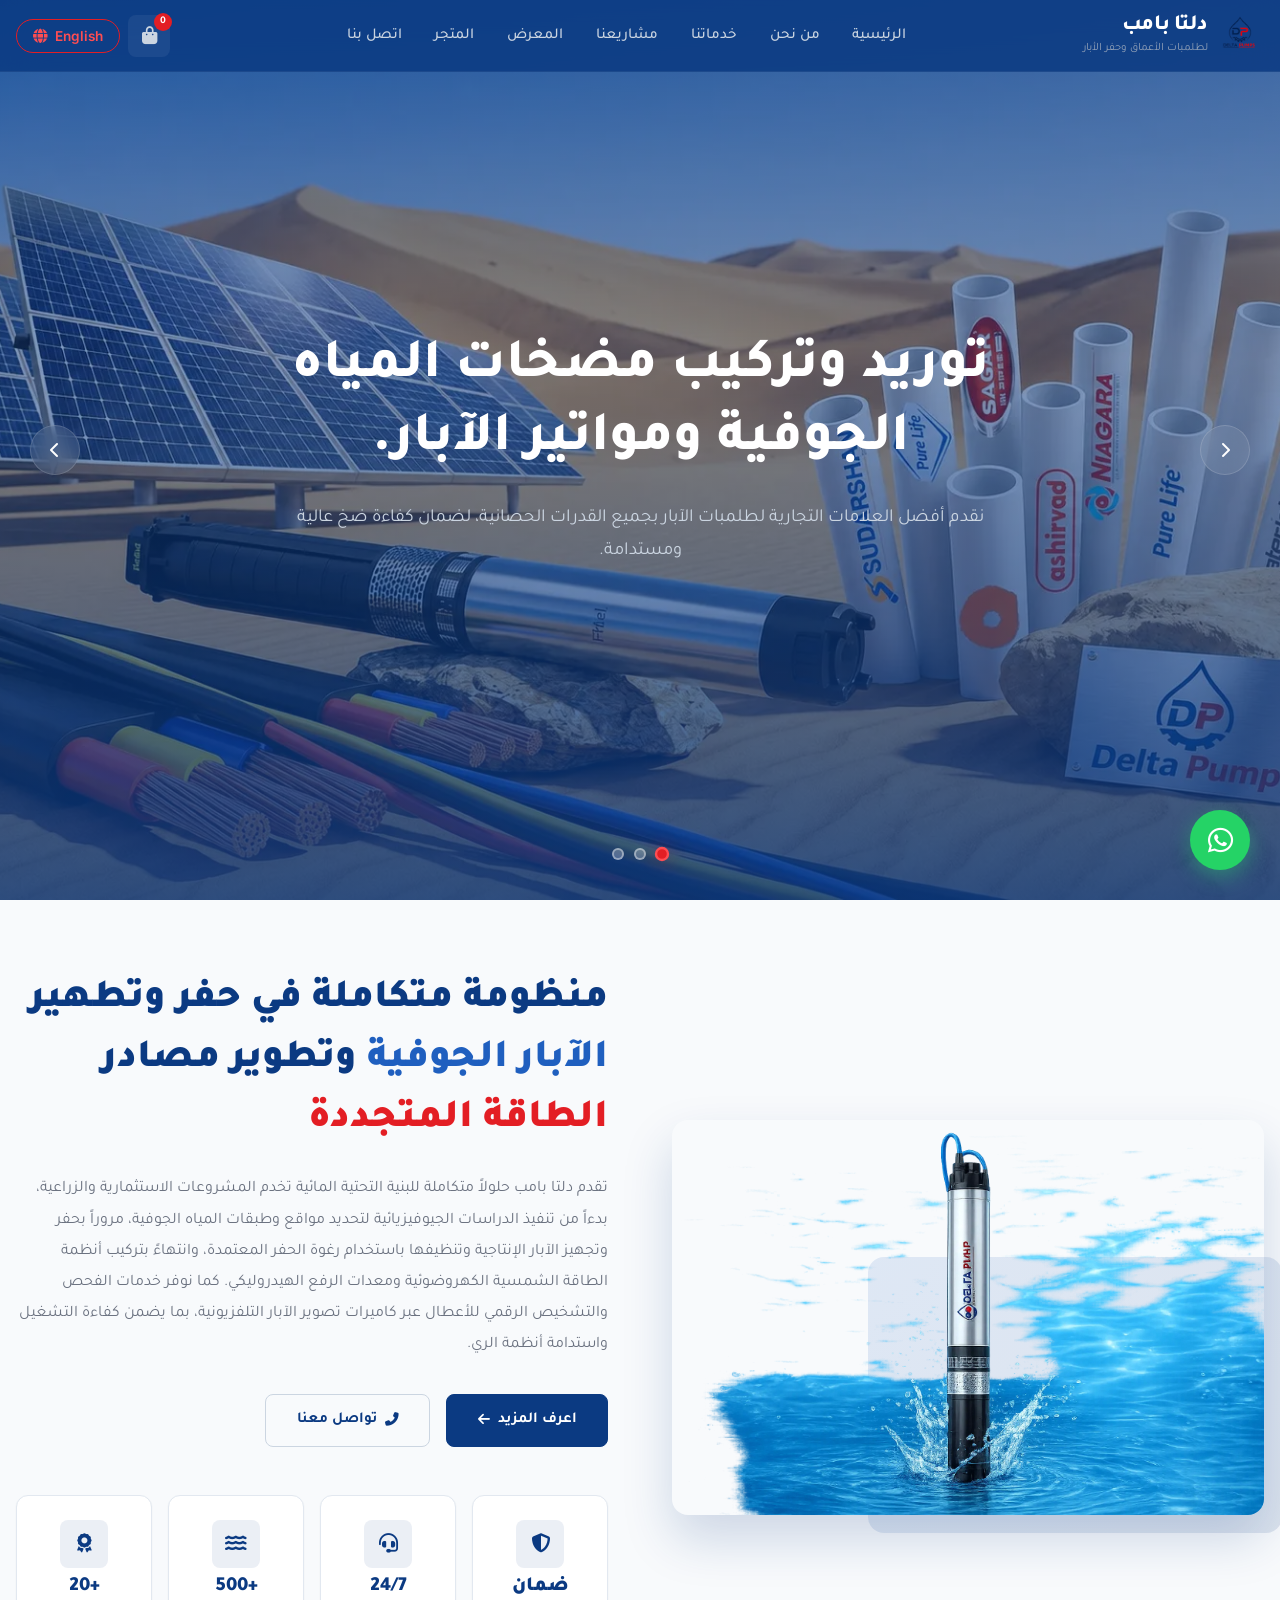
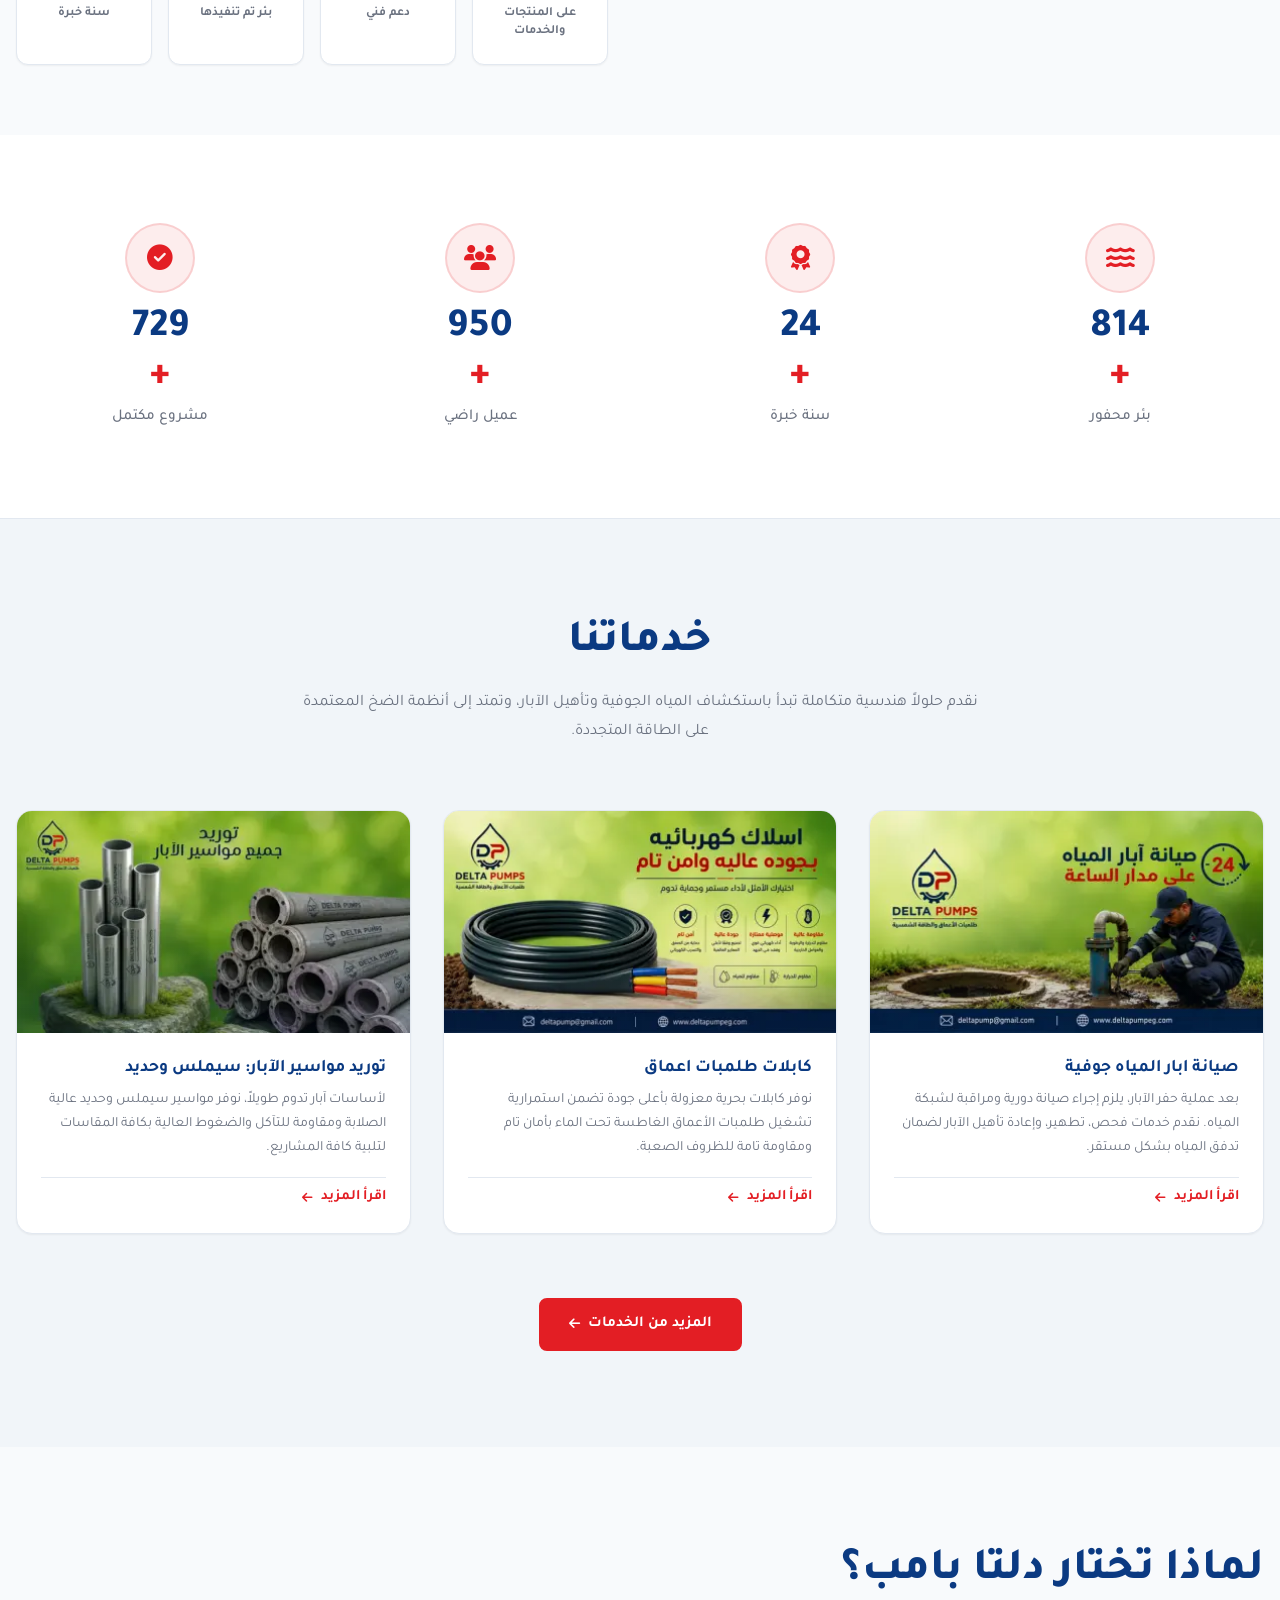
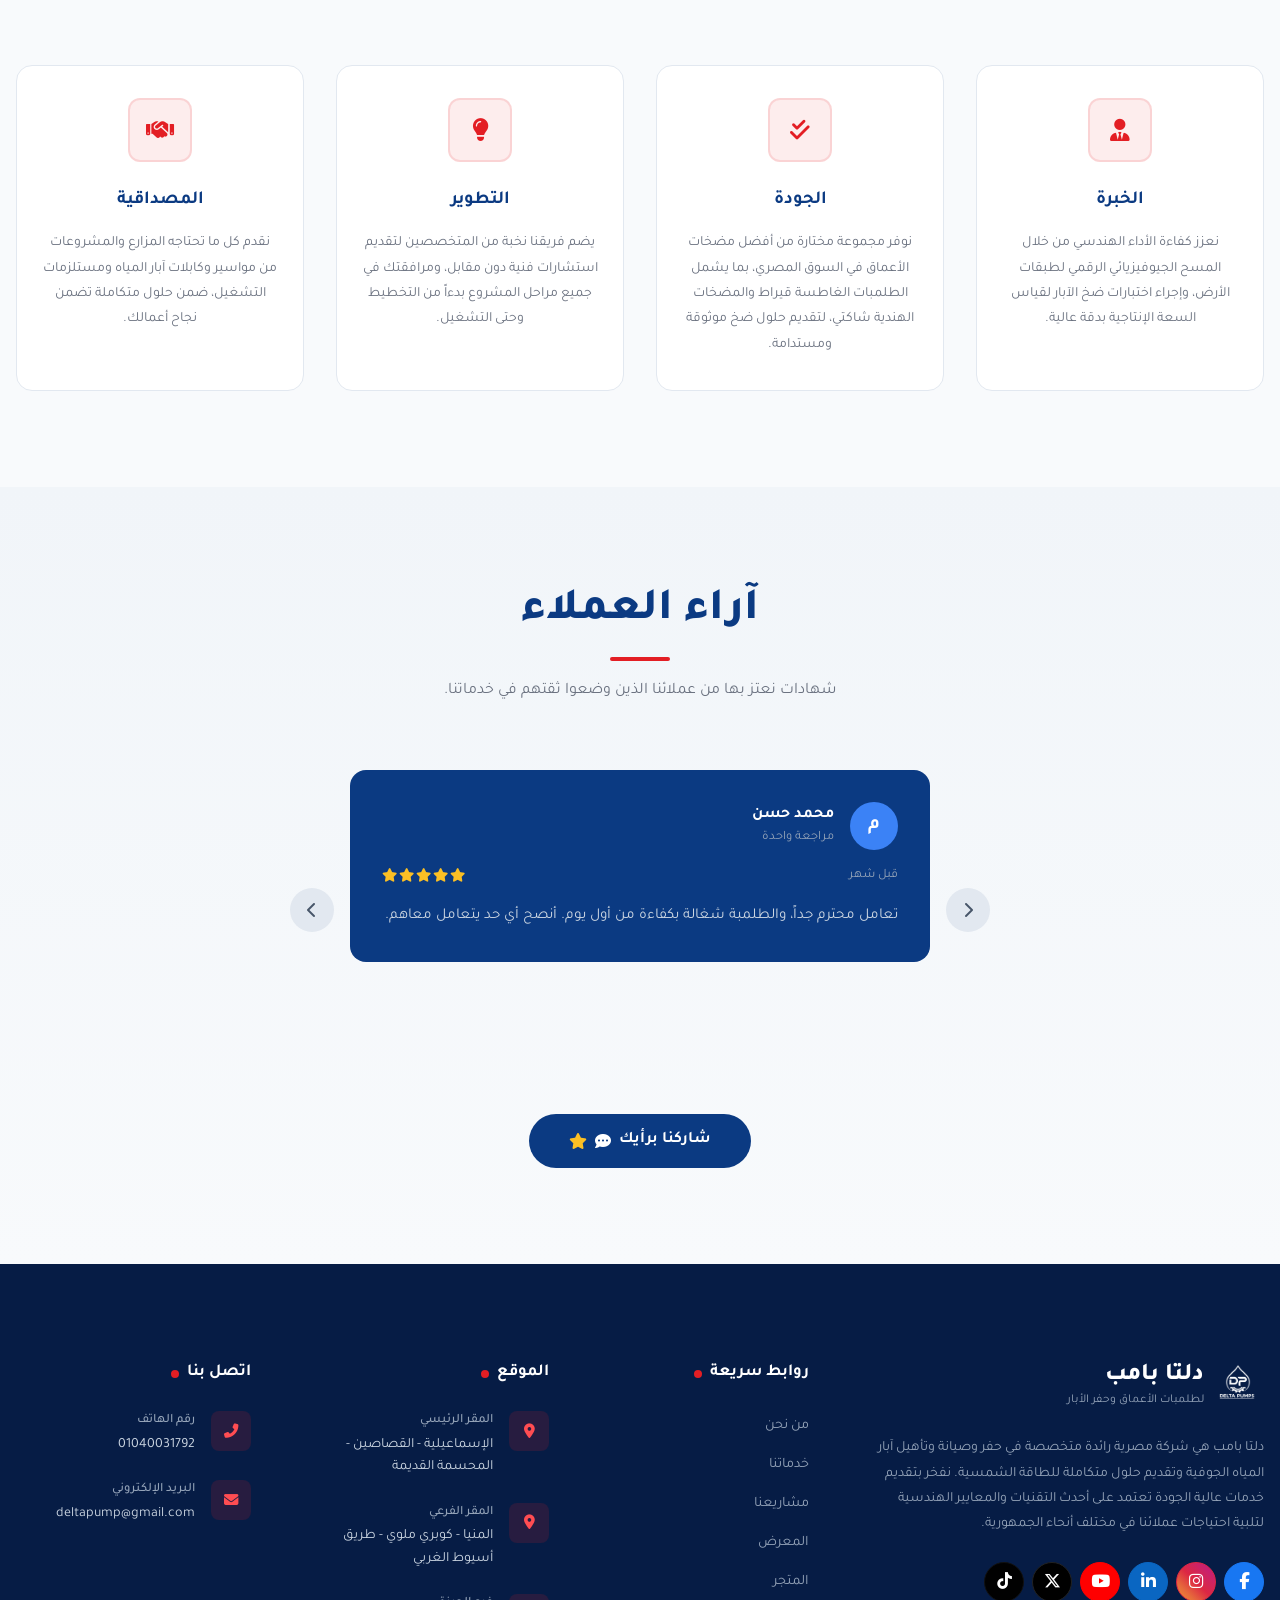
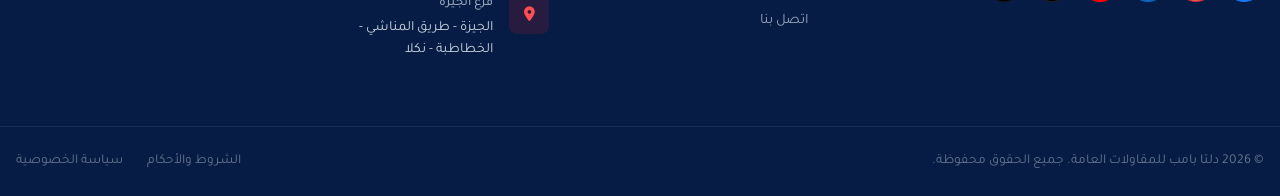
==== commit afba04d8: "Serve every page at a clean URL without the .html extension Add vercel.json with rewrites that map /" ====
--- a/index.html
+++ b/index.html
@@ -33,7 +33,7 @@
       <div class="container">
         <nav class="navbar">
           <!-- Logo -->
-          <a href="index.html" class="logo" id="logo">
+          <a href="/" class="logo" id="logo">
             <img
               src="assets/images/logo.png"
               alt="Delta Pump Logo"
@@ -56,7 +56,7 @@
           <ul class="nav-links" id="nav-links">
             <li>
               <a
-                href="index.html"
+                href="/"
                 class="nav-link active"
                 data-ar="الرئيسية"
                 data-en="Home"
@@ -65,7 +65,7 @@
             </li>
             <li>
               <a
-                href="about.html"
+                href="/about"
                 class="nav-link"
                 data-ar="من نحن"
                 data-en="About Us"
@@ -74,7 +74,7 @@
             </li>
             <li>
               <a
-                href="services.html"
+                href="/services"
                 class="nav-link"
                 data-ar="خدماتنا"
                 data-en="Services"
@@ -83,7 +83,7 @@
             </li>
             <li>
               <a
-                href="projects.html"
+                href="/projects"
                 class="nav-link"
                 data-ar="مشاريعنا"
                 data-en="Projects"
@@ -92,7 +92,7 @@
             </li>
             <li>
               <a
-                href="gallery.html"
+                href="/gallery"
                 class="nav-link"
                 data-ar="المعرض"
                 data-en="Gallery"
@@ -101,7 +101,7 @@
             </li>
             <li>
               <a
-                href="store.html"
+                href="/store"
                 class="nav-link"
                 data-ar="المتجر"
                 data-en="Store"
@@ -110,7 +110,7 @@
             </li>
             <li>
               <a
-                href="contact.html"
+                href="/contact"
                 class="nav-link"
                 data-ar="اتصل بنا"
                 data-en="Contact"
@@ -318,13 +318,13 @@
             </p>
 
             <div class="home-about-actions">
-              <a href="about.html" class="home-about-btn primary">
+              <a href="/about" class="home-about-btn primary">
                 <span data-ar="اعرف المزيد" data-en="Learn More"
                   >اعرف المزيد</span
                 >
                 <i class="fas fa-arrow-left"></i>
               </a>
-              <a href="contact.html" class="home-about-btn outline">
+              <a href="/contact" class="home-about-btn outline">
                 <i class="fas fa-phone-alt"></i>
                 <span data-ar="تواصل معنا" data-en="Contact Us"
                   >تواصل معنا</span
@@ -508,7 +508,7 @@
                 المياه بشكل مستقر.
               </p>
               <a
-                href="service.html?service=wells-maintenance"
+                href="/service?service=wells-maintenance"
                 class="service-link"
                 data-ar="اقرأ المزيد"
                 data-en="Read More"
@@ -545,7 +545,7 @@
                 الأعماق الغاطسة تحت الماء بأمان تام ومقاومة تامة للظروف الصعبة.
               </p>
               <a
-                href="service.html?service=pump-cables"
+                href="/service?service=pump-cables"
                 class="service-link"
                 data-ar="اقرأ المزيد"
                 data-en="Read More"
@@ -583,7 +583,7 @@
                 المشاريع.
               </p>
               <a
-                href="service.html?service=steel-pipes-supply"
+                href="/service?service=steel-pipes-supply"
                 class="service-link"
                 data-ar="اقرأ المزيد"
                 data-en="Read More"
@@ -597,7 +597,7 @@
 
         <div class="services-cta">
           <a
-            href="services.html"
+            href="/services"
             class="btn-primary"
             data-ar="المزيد من الخدمات"
             data-en="More Services"
@@ -1095,7 +1095,7 @@
         <div class="footer-grid">
           <!-- Footer Col 1 - About -->
           <div class="footer-col footer-about">
-            <a href="index.html" class="footer-logo">
+            <a href="/" class="footer-logo">
               <img
                 src="assets/images/logo.png"
                 alt="Delta Pump Logo"
@@ -1160,31 +1160,31 @@
             </h3>
             <ul class="footer-links">
               <li>
-                <a href="about.html" data-ar="من نحن" data-en="About Us"
+                <a href="/about" data-ar="من نحن" data-en="About Us"
                   >من نحن</a
                 >
               </li>
               <li>
-                <a href="services.html" data-ar="خدماتنا" data-en="Our Services"
+                <a href="/services" data-ar="خدماتنا" data-en="Our Services"
                   >خدماتنا</a
                 >
               </li>
               <li>
                 <a
-                  href="projects.html"
+                  href="/projects"
                   data-ar="مشاريعنا"
                   data-en="Our Projects"
                   >مشاريعنا</a
                 >
               </li>
               <li>
-                <a href="gallery.html" data-ar="المعرض" data-en="Gallery">المعرض</a>
+                <a href="/gallery" data-ar="المعرض" data-en="Gallery">المعرض</a>
               </li>
               <li>
-                <a href="store.html" data-ar="المتجر" data-en="Store">المتجر</a>
+                <a href="/store" data-ar="المتجر" data-en="Store">المتجر</a>
               </li>
               <li>
-                <a href="contact.html" data-ar="اتصل بنا" data-en="Contact Us"
+                <a href="/contact" data-ar="اتصل بنا" data-en="Contact Us"
                   >اتصل بنا</a
                 >
               </li>
